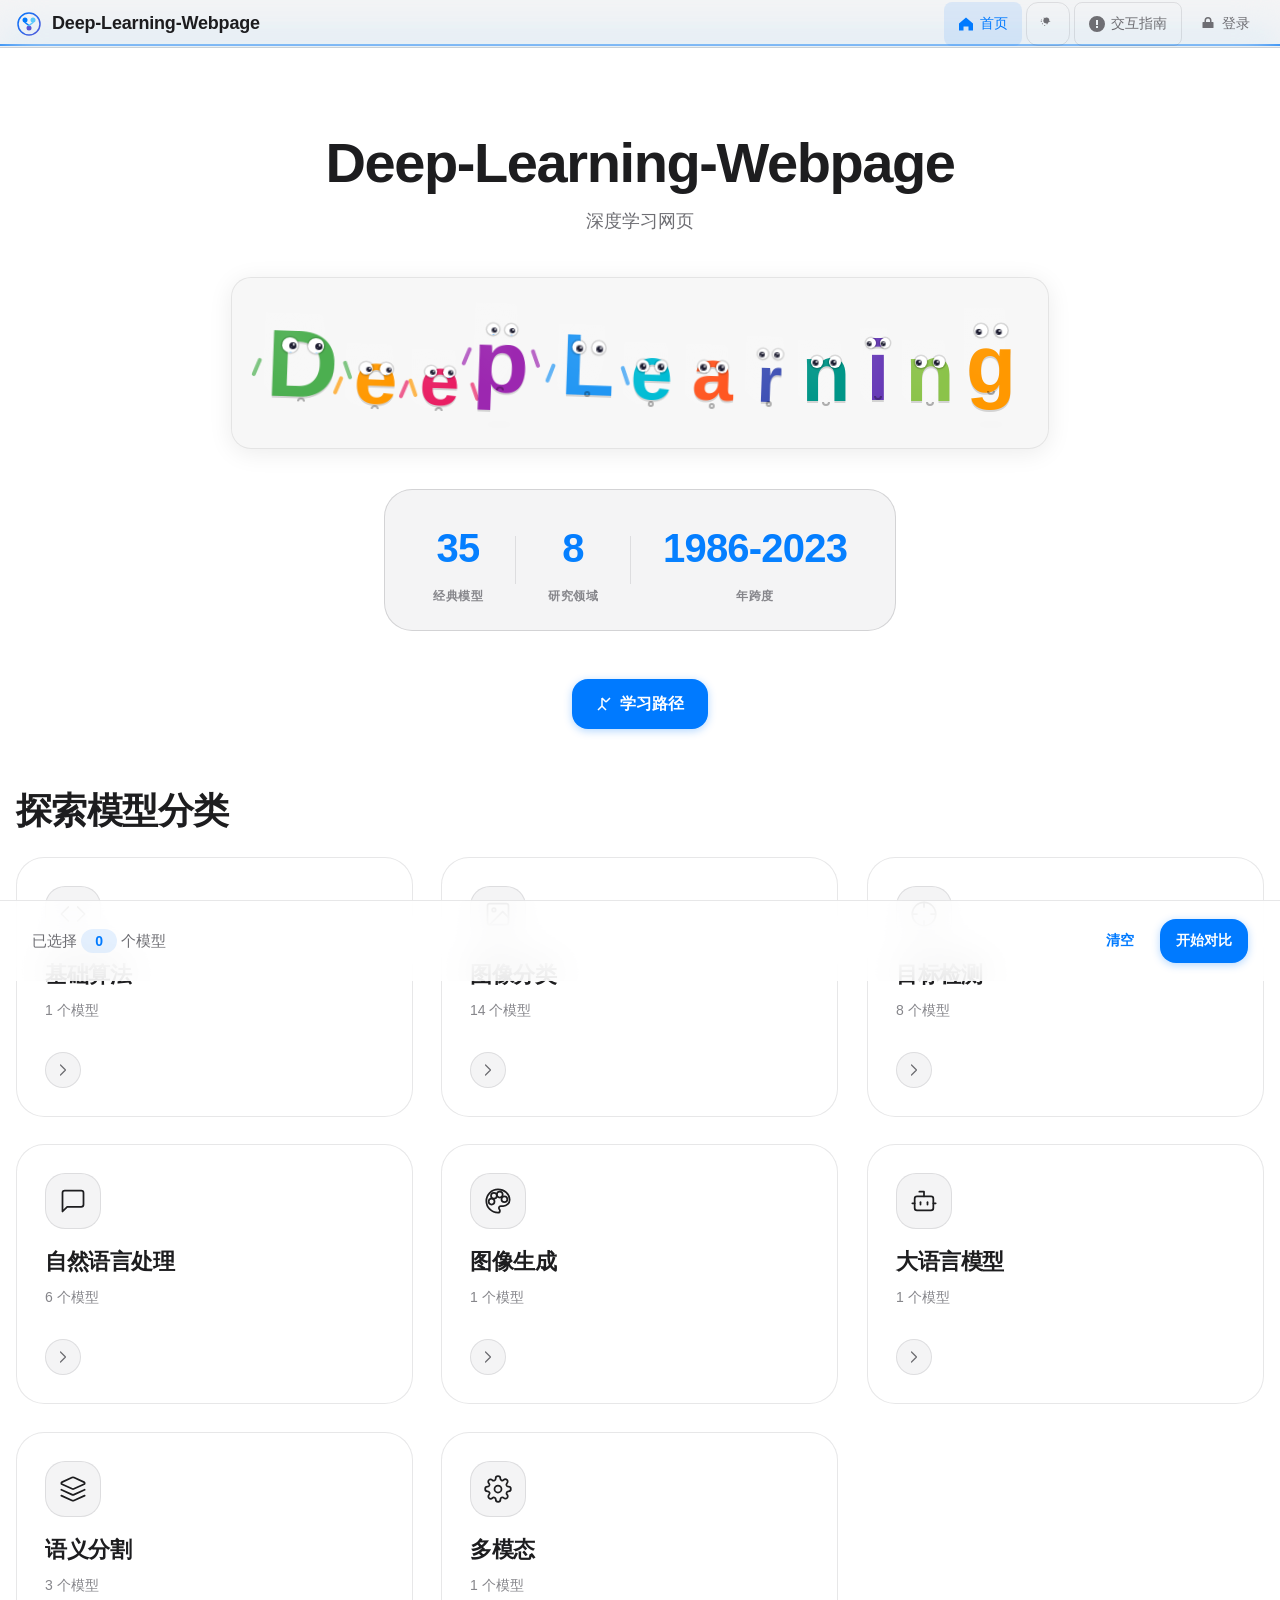
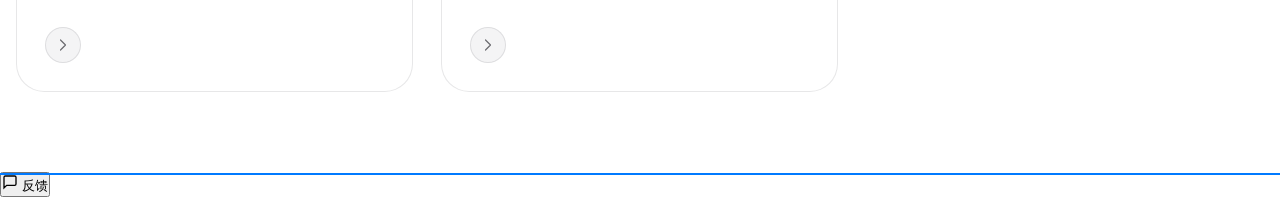
==== test/index.html @ 000817fe "feat: add test directory, dl-viz-pro, and remove blue spotlight effects - Add test/ directory for lo" ====
<!DOCTYPE html>
<html lang="zh-CN">
<head>
  <meta charset="UTF-8">
  <meta name="viewport" content="width=device-width, initial-scale=1.0">
  <meta name="description" content="Deep-Learning-Webpage - An experimental front-end project for deep learning development.">
  <meta name="theme-color" content="#000000">

  <!-- 防止 FOUC：在 CSS 加载前优先应用主题 -->
  <script>
    (function() {
      try {
        var theme = localStorage.getItem('dl_theme');
        if (!theme) {
          theme = window.matchMedia('(prefers-color-scheme: dark)').matches ? 'dark' : 'light';
        }
        document.documentElement.setAttribute('data-theme', theme);
      } catch (e) {
        document.documentElement.setAttribute('data-theme', 'dark');
      }
    })();
  </script>

  <!-- test目录用于本地测试，不启用CSP防护，确保直接双击index.html即可查看效果 -->
  <title>Deep-Learning-Webpage</title>

  <!-- test目录：移除<base>标签，确保本地直接双击打开时路径正确 -->



  <link rel="stylesheet" href="css/style.css">
  <!-- test目录：CSS在css/子目录中 -->
</head>
<body>
  <!-- 骨架屏：首屏加载期间显示 -->
  <div id="app-skeleton" class="app-skeleton" aria-hidden="true">
    <div class="skeleton-header">
      <div class="skeleton-logo"></div>
      <div class="skeleton-nav">
        <div class="skeleton-nav-item"></div>
        <div class="skeleton-nav-item"></div>
        <div class="skeleton-nav-item"></div>
        <div class="skeleton-nav-item"></div>
      </div>
    </div>
    <div class="skeleton-hero">
      <div class="skeleton-hero-title"></div>
      <div class="skeleton-hero-subtitle"></div>
      <div class="skeleton-hero-stats">
        <div class="skeleton-stat"></div>
        <div class="skeleton-stat"></div>
        <div class="skeleton-stat"></div>
        <div class="skeleton-stat"></div>
      </div>
    </div>
    <div class="skeleton-grid">
      <div class="skeleton-card"></div>
      <div class="skeleton-card"></div>
      <div class="skeleton-card"></div>
      <div class="skeleton-card"></div>
      <div class="skeleton-card"></div>
      <div class="skeleton-card"></div>
    </div>
  </div>

  <!-- 跳过导航链接（无障碍支持） -->
  <a href="#app" class="skip-link">跳过导航</a>

  <!-- ==================== 顶部导航栏 ==================== -->
  <header class="header" id="header">
    <div class="header-inner">
      <a href="#home" class="logo" aria-label="返回首页">
        <span class="logo-icon">
          <svg width="26" height="26" viewBox="0 0 26 26" fill="none" xmlns="http://www.w3.org/2000/svg">
            <circle cx="13" cy="13" r="11" stroke="url(#appleLogoGrad)" stroke-width="1.5"/>
            <circle cx="9" cy="9" r="2.5" fill="#007AFF"/>
            <circle cx="17" cy="9" r="2.5" fill="#5AC8FA"/>
            <circle cx="13" cy="17" r="2.5" fill="#5856D6"/>
            <line x1="9" y1="11.5" x2="13" y2="14.5" stroke="#007AFF" stroke-width="1.5" stroke-linecap="round"/>
            <line x1="17" y1="11.5" x2="13" y2="14.5" stroke="#5AC8FA" stroke-width="1.5" stroke-linecap="round"/>
            <defs>
              <linearGradient id="appleLogoGrad" x1="0" y1="0" x2="26" y2="26" gradientUnits="userSpaceOnUse">
                <stop stop-color="#007AFF"/>
                <stop offset="1" stop-color="#5856D6"/>
              </linearGradient>
            </defs>
          </svg>
        </span>
        <span class="logo-text">Deep-Learning-Webpage</span>
      </a>
      <nav class="nav" role="navigation" aria-label="主导航">
        <button class="nav-btn active" data-view="home" data-action="navigate-home">
          <svg width="16" height="16" viewBox="0 0 16 16" fill="currentColor"><path d="M8 1.5L1 7.5v7h4.5v-4h5v4H15v-7L8 1.5z"/></svg>
          <span>首页</span>
        </button>
        <button class="nav-btn" id="navFavBtn" data-view="favorites" data-action="navigate-favorites" style="display:none;">
          <svg width="16" height="16" viewBox="0 0 16 16" fill="currentColor"><path d="M8 13.5s-5.5-3.5-5.5-7C2.5 4 4.5 2.5 6 2.5c.8 0 1.5.3 2 1 0 0 0 0 0 0 .5-.7 1.2-1 2-1C11.5 2.5 13.5 4 13.5 6.5c0 3.5-5.5 7-5.5 7z"/></svg>
          <span>收藏</span>
        </button>
        <button class="nav-btn" id="navAdminBtn" data-view="admin" data-action="navigate-admin" style="display:none;">
          <svg width="16" height="16" viewBox="0 0 16 16" fill="currentColor"><path d="M8 1a2.5 2.5 0 012.5 2.5v1h1a.5.5 0 01.5.5v.5h.5a.5.5 0 01.5.5v6a.5.5 0 01-.5.5H2a.5.5 0 01-.5-.5v-6a.5.5 0 01.5-.5h.5v-.5a.5.5 0 01.5-.5h1V3.5A2.5 2.5 0 018 1zm0 1.5a1 1 0 00-1 1v1h2v-1a1 1 0 00-1-1z"/></svg>
          <span>管理</span>
        </button>
        <button class="theme-toggle-btn" id="themeToggle" data-action="toggle-theme" aria-label="切换主题">
          <svg width="16" height="16" viewBox="0 0 16 16" fill="currentColor"><path d="M8 1a.5.5 0 01.5.5v1a.5.5 0 01-1 0v-1A.5.5 0 018 1zm0 13a.5.5 0 01.5.5v1a.5.5 0 01-1 0v-1a.5.5 0 01.5-.5zM2 8h1a.5.5 0 010 1H2a.5.5 0 010-1zm11 0h1a.5.5 0 010 1h-1a.5.5 0 010-1zM4.22 3.81a.5.5 0 01.707 0l.7.7a.5.5 0 01-.707.707l-.7-.7a.5.5 0 010-.707zm7.07 8.49a.5.5 0 01.707 0l.7.7a.5.5 0 01-.707.707l-.7-.7a.5.5 0 010-.707zM1 7.5a.5.5 0 01.5-.5h1a.5.5 0 010 1h-1a.5.5 0 01-.5-.5zm13.07-1.07a.5.5 0 01.707 0l.7.7a.5.5 0 01-.707.707l-.7-.7a.5.5 0 010-.707zM5.93 10.93a.5.5 0 010-.707l.7-.7a.5.5 0 11.707.707l-.7.7a.5.5 0 01-.707 0zM8 5.5A2.5 2.5 0 1010.5 8 2.5 2.5 0 008 5.5zm0 1A1.5 1.5 0 119.5 8 1.5 1.5 0 018 6.5z"/></svg>
        </button>
        <button class="nav-btn interaction-guide-btn" data-action="show-interaction-guide" aria-label="交互指南" title="字母小人交互指南">
          <svg width="16" height="16" viewBox="0 0 16 16" fill="currentColor"><path d="M8 0a8 8 0 100 16A8 8 0 008 0zm1 12H7v-2h2v2zm0-3H7V4h2v5z"/></svg>
          <span>交互指南</span>
        </button>
        <button class="nav-btn" id="navLoginBtn" data-action="show-login">
          <svg width="16" height="16" viewBox="0 0 16 16" fill="currentColor"><path d="M8 1a3.5 3.5 0 00-3.5 3.5V6H3a.5.5 0 00-.5.5v5a.5.5 0 00.5.5h10a.5.5 0 00.5-.5v-5A.5.5 0 0013 6h-1.5V4.5A3.5 3.5 0 008 1zm2 5H6V4.5a2 2 0 114 0V6z"/></svg>
          <span>登录</span>
        </button>
        <div class="user-nav" id="userNav">
          <button class="user-avatar-btn" data-action="toggle-user-menu" aria-label="用户菜单" aria-expanded="false" aria-haspopup="true">
            <span class="user-avatar" id="userAvatar">U</span>
            <span class="user-name" id="userName">User</span>
            <svg width="12" height="12" viewBox="0 0 12 12" fill="currentColor" style="flex-shrink:0;"><path d="M3 5l3 3 3-3"/></svg>
          </button>
          <div class="user-menu" id="userMenu">
            <button class="user-menu-item" data-action="navigate-favorites-menu">
              <svg width="14" height="14" viewBox="0 0 14 14" fill="currentColor"><path d="M7 12s-4.5-3-4.5-6A3 3 0 017 3a3 3 0 014.5 3C11.5 9 7 12 7 12z"/></svg>
              我的收藏
            </button>
            <div class="user-menu-divider"></div>
            <button class="user-menu-item danger" data-action="logout">
              <svg width="14" height="14" viewBox="0 0 14 14" fill="none" stroke="currentColor" stroke-width="1.5"><path d="M5 1H2a1 1 0 00-1 1v10a1 1 0 001 1h3M9 4l3 3-3 3M12 7H5"/></svg>
              退出登录
            </button>
          </div>
        </div>
      </nav>
    </div>
  </header>

  <!-- ==================== 主内容区域 ==================== -->
  <!-- 屏幕阅读器通知区域：用于播报视图切换 -->
  <div id="announcer" class="sr-only" aria-live="polite" aria-atomic="true"></div>

  <main id="app" class="app" aria-live="polite" aria-atomic="false">

    <!-- ===== 首页视图 ===== -->
    <section id="homeView" class="view active" aria-label="首页">
      <!-- Hero 区域 -->
      <div class="hero">
        <div class="hero-content">
          <h1 class="hero-title" style="text-align:center;font-size:clamp(2rem,5vw,3.5rem);font-weight:700;color:var(--text-primary);margin-bottom:8px;">Deep-Learning-Webpage</h1>
          <p style="text-align:center;font-size:clamp(0.875rem,2vw,1.125rem);color:var(--text-secondary);margin-bottom:40px;">深度学习网页</p>
          <!-- 字母小人舞台 -->
          <div class="letter-stage" id="letterStage">
            <!-- 由 JS 动态生成字母小人 -->
          </div>
          <div class="hero-stats" id="heroStats">
            <div class="hero-stat">
              <span class="hero-stat-value" id="statModels">--</span>
              <span class="hero-stat-label">经典模型</span>
            </div>
            <div class="hero-stat-divider"></div>
            <div class="hero-stat">
              <span class="hero-stat-value" id="statCategories">--</span>
              <span class="hero-stat-label">研究领域</span>
            </div>
            <div class="hero-stat-divider"></div>
            <div class="hero-stat">
              <span class="hero-stat-value" id="statYears">--</span>
              <span class="hero-stat-label">年跨度</span>
            </div>
          </div>
          <div class="hero-actions">
            <button class="btn btn-primary" data-action="navigate-learning-path">
              <svg width="16" height="16" viewBox="0 0 16 16" fill="none" stroke="currentColor" stroke-width="1.5"><path d="M2 14l4-4m0 0l4 4M6 10V2m8 0l-4 4m0 0L6 2"/></svg>
              学习路径
            </button>
          </div>
        </div>
      </div>

      <!-- 分类卡片网格 -->
      <div class="section">
        <h2 class="section-title">探索模型分类</h2>
        <div class="module-grid" id="moduleGrid">
          <!-- 由 JS 动态渲染 -->
        </div>
      </div>
    </section>

    <!-- ===== 分类页视图 ===== -->
    <section id="categoryView" class="view" aria-label="分类浏览">
      <div class="container">
        <!-- 面包屑 -->
        <nav class="breadcrumb" aria-label="面包屑导航">
          <a class="breadcrumb-link" href="#home" data-action="navigate-home">首页</a>
          <span class="breadcrumb-sep" aria-hidden="true">/</span>
          <span class="breadcrumb-current" id="breadcrumbCategory"></span>
        </nav>

        <!-- 搜索与筛选 -->
        <div class="toolbar">
          <div class="search-box">
            <svg class="search-icon" width="18" height="18" viewBox="0 0 18 18" fill="none" stroke="currentColor" stroke-width="2">
              <circle cx="8" cy="8" r="5.5"/>
              <line x1="12.5" y1="12.5" x2="16" y2="16"/>
            </svg>
            <input type="text" id="searchInput" placeholder="搜索模型名称、标签、架构..." aria-label="搜索模型">
          </div>
          <div class="filter-group" id="filterGroup">
            <!-- 由 JS 动态渲染年份筛选按钮 -->
          </div>
          <button class="nav-btn" id="compareModeBtn" data-action="toggle-compare">
            <svg width="14" height="14" viewBox="0 0 14 14" fill="none" stroke="currentColor" stroke-width="2"><rect x="1" y="1" width="5" height="5" rx="1"/><rect x="8" y="8" width="5" height="5" rx="1"/><line x1="6" y1="3.5" x2="8" y2="3.5" stroke-dasharray="1 1"/><line x1="3.5" y1="6" x2="3.5" y2="8" stroke-dasharray="1 1"/></svg>
            <span>对比</span>
          </button>
        </div>

        <!-- 模型卡片网格 -->
        <div class="model-grid" id="modelGrid"></div>

        <!-- 空状态 -->
        <div class="empty-state" id="emptyState" style="display:none;">
          <svg width="48" height="48" viewBox="0 0 48 48" fill="none" stroke="currentColor" stroke-width="1.5" opacity="0.4">
            <circle cx="20" cy="20" r="14"/>
            <line x1="30" y1="30" x2="42" y2="42"/>
            <line x1="14" y1="16" x2="26" y2="16"/>
            <line x1="20" y1="10" x2="20" y2="22"/>
          </svg>
          <p>没有找到匹配的模型</p>
          <p class="empty-hint">尝试调整搜索关键词或筛选条件</p>
          <button data-action="clear-search" style="margin-top:12px;padding:6px 16px;border:1px solid var(--border-color);border-radius:var(--radius-full);background:transparent;color:var(--text-secondary);cursor:pointer;font-size:0.875rem;transition:all 0.2s;">清除筛选</button>
        </div>
      </div>
    </section>

    <!-- ===== 模型详情页视图 ===== -->
    <section id="modelView" class="view" aria-label="模型详情">
      <div class="container">
        <!-- 面包屑 -->
        <nav class="breadcrumb" aria-label="面包屑导航">
          <a class="breadcrumb-link" href="#home" data-action="navigate-home">首页</a>
          <span class="breadcrumb-sep" aria-hidden="true">/</span>
          <a class="breadcrumb-link" id="modelBreadcrumbCat" href="#"></a>
          <span class="breadcrumb-sep" aria-hidden="true">/</span>
          <span class="breadcrumb-current" id="modelBreadcrumbName"></span>
        </nav>

        <!-- 模型详情内容 -->
        <div id="modelPageBody" class="model-page-body">
          <!-- 由 JS 动态渲染 -->
        </div>
      </div>
    </section>

    <!-- ===== 我的收藏视图 ===== -->
    <section id="favoritesView" class="view" aria-label="我的收藏">
      <div class="container">
        <!-- 面包屑 -->
        <nav class="breadcrumb" aria-label="面包屑导航">
          <a class="breadcrumb-link" href="#home" data-action="navigate-home">首页</a>
          <span class="breadcrumb-sep" aria-hidden="true">/</span>
          <span class="breadcrumb-current">我的收藏</span>
        </nav>

        <div class="favorites-header">
          <h2 class="favorites-title">
            <svg width="20" height="20" viewBox="0 0 20 20" fill="currentColor" style="color: var(--danger);"><path d="M10 17.5s-6.5-4-6.5-8.5A4 4 0 0110 5a4 4 0 016.5 4c0 4.5-6.5 8.5-6.5 8.5z"/></svg>
            我的收藏
            <span class="favorites-count" id="favCount">0</span>
          </h2>
        </div>

        <!-- 收藏模型网格 -->
        <div class="model-grid" id="favModelGrid"></div>

        <!-- 空状态 -->
        <div class="fav-empty-state" id="favEmptyState">
          <svg width="48" height="48" viewBox="0 0 48 48" fill="none" stroke="currentColor" stroke-width="1.5">
            <path d="M24 42s-14-9-14-19A9 9 0 0124 14a9 9 0 0114 9c0 10-14 19-14 19z"/>
          </svg>
          <p>还没有收藏任何模型</p>
          <p class="fav-empty-hint">浏览模型时点击心形图标即可收藏</p>
        </div>
      </div>
    </section>

    <!-- ===== 模型对比视图 ===== -->
    <section id="compareView" class="view" aria-label="模型对比">
      <div class="container">
        <!-- 面包屑 -->
        <nav class="breadcrumb" aria-label="面包屑导航">
          <a class="breadcrumb-link" href="#home" data-action="navigate-home">首页</a>
          <span class="breadcrumb-sep" aria-hidden="true">/</span>
          <span class="breadcrumb-current">模型对比</span>
        </nav>
        <div id="compareViewBody"></div>
      </div>
    </section>

    <!-- ===== 学习路径视图 ===== -->
    <section id="learningPathView" class="view" aria-label="学习路径">
      <div class="container">
        <!-- 面包屑 -->
        <nav class="breadcrumb" aria-label="面包屑导航">
          <a class="breadcrumb-link" href="#home" data-action="navigate-home">首页</a>
          <span class="breadcrumb-sep" aria-hidden="true">/</span>
          <span class="breadcrumb-current">学习路径</span>
        </nav>
        <div id="learningPathViewBody"></div>
      </div>
    </section>

    <!-- ===== 管理后台视图 ===== -->
    <section id="adminView" class="view" aria-label="管理后台">
      <div class="container">
        <div class="admin-header">
          <h2 class="admin-title">
            <svg width="20" height="20" viewBox="0 0 20 20" fill="currentColor"><path d="M10 1a2.5 2.5 0 012.5 2.5v1.25h3.75a1.25 1.25 0 011.25 1.25v1.25H2.5V6a1.25 1.25 0 011.25-1.25H7.5V3.5A2.5 2.5 0 0110 1zm0 2.5a.625.625 0 00-.625.625v1.25h1.25V4.125A.625.625 0 0010 3.5zM3.75 8.75h12.5V17.5a1.25 1.25 0 01-1.25 1.25H5a1.25 1.25 0 01-1.25-1.25V8.75z"/></svg>
            模型管理
          </h2>
          <div class="admin-actions">
            <button class="btn btn-primary" data-action="show-add-form">
              <svg width="14" height="14" viewBox="0 0 14 14" fill="currentColor"><line x1="7" y1="1" x2="7" y2="13" stroke="currentColor" stroke-width="2"/><line x1="1" y1="7" x2="13" y2="7" stroke="currentColor" stroke-width="2"/></svg>
              添加模型
            </button>
            <button class="btn btn-secondary" data-action="export-data">
              <svg width="14" height="14" viewBox="0 0 14 14" fill="none" stroke="currentColor" stroke-width="1.5"><path d="M7 1v8M3 5l4 4 4-4M1 12h12"/></svg>
              导出 JSON
            </button>
            <button class="btn btn-secondary" data-action="show-import-dialog">
              <svg width="14" height="14" viewBox="0 0 14 14" fill="none" stroke="currentColor" stroke-width="1.5"><path d="M7 9V1M3 5l4-4 4 4M1 12h12"/></svg>
              导入 JSON
            </button>
            <button class="btn btn-danger" data-action="logout-admin">
              <svg width="14" height="14" viewBox="0 0 14 14" fill="none" stroke="currentColor" stroke-width="1.5"><path d="M5 1H2a1 1 0 00-1 1v10a1 1 0 001 1h3M9 4l3 3-3 3M12 7H5"/></svg>
              退出管理
            </button>
          </div>
        </div>
        <div id="adminTable" class="admin-table-wrapper"></div>
      </div>
    </section>

  </main>

  <!-- ==================== 模态框 ==================== -->

  <!-- 模型详情模态框 -->
  <div class="modal-overlay" id="detailModal" role="dialog" aria-modal="true" aria-label="模型详情">
    <div class="modal-content detail-content">
      <button class="modal-close" data-action="close-modal" data-modal="detailModal" aria-label="关闭">
        <svg width="20" height="20" viewBox="0 0 20 20" fill="none" stroke="currentColor" stroke-width="2"><line x1="4" y1="4" x2="16" y2="16"/><line x1="16" y1="4" x2="4" y2="16"/></svg>
      </button>
      <div id="detailBody"></div>
    </div>
  </div>

  <!-- 登录/注册模态框 -->
  <div class="modal-overlay" id="loginModal" role="dialog" aria-modal="true" aria-label="登录注册">
    <div class="modal-content login-content">
      <button class="modal-close" data-action="close-modal" data-modal="loginModal" aria-label="关闭">
        <svg width="20" height="20" viewBox="0 0 20 20" fill="none" stroke="currentColor" stroke-width="2"><line x1="4" y1="4" x2="16" y2="16"/><line x1="16" y1="4" x2="4" y2="16"/></svg>
      </button>
      <div class="login-icon">
        <svg width="40" height="40" viewBox="0 0 40 40" fill="none" stroke="currentColor" stroke-width="1.5">
          <rect x="8" y="16" width="24" height="18" rx="2"/>
          <circle cx="20" cy="12" r="6"/>
        </svg>
      </div>
      <h2 class="login-title">欢迎来到 Deep-Learning-Webpage</h2>
      <p class="login-hint">登录以解锁收藏、对比等更多功能</p>

      <!-- 标签切换 -->
      <div class="auth-tabs" role="tablist">
        <button class="auth-tab active" id="authTabLogin" role="tab" aria-selected="true" aria-controls="loginPanel" data-action="switch-auth-tab" data-tab="login">登录</button>
        <button class="auth-tab" id="authTabRegister" role="tab" aria-selected="false" aria-controls="registerPanel" data-action="switch-auth-tab" data-tab="register">注册</button>
        <div class="auth-tab-indicator" id="authTabIndicator"></div>
      </div>

      <!-- 登录表单 -->
      <div id="loginPanel" role="tabpanel" aria-labelledby="authTabLogin">
        <form class="auth-form" id="loginForm" onsubmit="handleLogin(event)">
          <div class="form-group">
            <label for="loginUsername">用户名</label>
            <input type="text" id="loginUsername" placeholder="输入用户名" required autocomplete="username">
          </div>
          <div class="form-group">
            <label for="loginPassword">密码</label>
            <input type="password" id="loginPassword" placeholder="输入密码" required autocomplete="current-password">
          </div>
          <p id="loginFormError" class="auth-form-error" role="alert" aria-live="assertive"></p>
          <button type="submit" class="btn btn-primary btn-block">登录</button>
        </form>
      </div>

      <!-- 注册表单 -->
      <div id="registerPanel" role="tabpanel" aria-labelledby="authTabRegister" style="display:none;">
        <form class="auth-form" id="registerForm" onsubmit="handleRegister(event)">
          <div class="form-group">
            <label for="regUsername">用户名</label>
            <input type="text" id="regUsername" placeholder="3-20个字符" required autocomplete="username" minlength="3" maxlength="20">
          </div>
          <div class="form-group">
            <label for="regEmail">邮箱</label>
            <input type="email" id="regEmail" placeholder="your@email.com" required autocomplete="email">
          </div>
          <div class="form-group">
            <label for="regPassword">密码</label>
            <input type="password" id="regPassword" placeholder="至少6个字符" required autocomplete="new-password" minlength="6" oninput="checkPasswordStrength(this.value)">
            <div class="password-strength-wrapper">
              <div class="password-strength-bar">
                <div class="password-strength" id="passwordStrength"></div>
              </div>
            </div>
          </div>
          <div class="form-group">
            <label for="regConfirmPassword">确认密码</label>
            <input type="password" id="regConfirmPassword" placeholder="再次输入密码" required autocomplete="new-password">
          </div>
          <p id="registerFormError" class="auth-form-error" role="alert" aria-live="assertive"></p>
          <button type="submit" class="btn btn-primary btn-block">注册</button>
        </form>
      </div>
    </div>
  </div>

  <!-- 编辑/添加模态框 -->
  <div class="modal-overlay" id="editModal" role="dialog" aria-modal="true" aria-label="编辑模型">
    <div class="modal-content edit-content">
      <button class="modal-close" data-action="close-modal" data-modal="editModal" aria-label="关闭">
        <svg width="20" height="20" viewBox="0 0 20 20" fill="none" stroke="currentColor" stroke-width="2"><line x1="4" y1="4" x2="16" y2="16"/><line x1="16" y1="4" x2="4" y2="16"/></svg>
      </button>
      <h2 class="edit-title" id="editTitle">编辑模型</h2>
      <form id="editForm" onsubmit="saveModel(event)">
        <input type="hidden" id="editId">
        <div class="form-grid">
          <div class="form-group">
            <label for="editName">模型名称 *</label>
            <input type="text" id="editName" required placeholder="如 ResNet">
          </div>
          <div class="form-group">
            <label for="editFullName">全称</label>
            <input type="text" id="editFullName" placeholder="论文全称">
          </div>
          <div class="form-group">
            <label for="editYear">发布年份 *</label>
            <input type="number" id="editYear" required placeholder="如 2015">
          </div>
          <div class="form-group">
            <label for="editAuthor">作者</label>
            <input type="text" id="editAuthor" placeholder="作者姓名">
          </div>
          <div class="form-group">
            <label for="editOrganization">机构</label>
            <input type="text" id="editOrganization" placeholder="所属机构">
          </div>
          <div class="form-group">
            <label for="editCategory">类别 *</label>
            <input type="text" id="editCategory" required placeholder="如 图像分类">
          </div>
          <div class="form-group">
            <label for="editArchitecture">架构类型</label>
            <input type="text" id="editArchitecture" placeholder="如 CNN">
          </div>
          <div class="form-group">
            <label for="editParameters">参数量</label>
            <input type="text" id="editParameters" placeholder="如 25.6M">
          </div>
          <div class="form-group full-width">
            <label for="editDescription">简介 *</label>
            <textarea id="editDescription" rows="3" required placeholder="模型简介描述..."></textarea>
          </div>
          <div class="form-group full-width">
            <label for="editKeyInnovation">核心创新</label>
            <textarea id="editKeyInnovation" rows="2" placeholder="关键创新点..."></textarea>
          </div>
          <div class="form-group">
            <label for="editDatasets">训练数据集</label>
            <input type="text" id="editDatasets" placeholder="如 ImageNet">
          </div>
          <div class="form-group">
            <label for="editPerformance">性能指标</label>
            <input type="text" id="editPerformance" placeholder="如 Top-5 3.57%">
          </div>
          <div class="form-group">
            <label for="editPaperUrl">论文链接</label>
            <input type="url" id="editPaperUrl" placeholder="https://arxiv.org/...">
          </div>
          <div class="form-group">
            <label for="editCodeUrl">代码链接</label>
            <input type="url" id="editCodeUrl" placeholder="https://github.com/...">
          </div>
          <div class="form-group full-width">
            <label for="editTags">标签（逗号分隔）</label>
            <input type="text" id="editTags" placeholder="如 CNN, 残差连接, ImageNet">
          </div>
        </div>
        <div class="form-actions">
          <button type="button" class="btn btn-ghost" data-action="close-modal" data-modal="editModal">取消</button>
          <button type="submit" class="btn btn-primary">保存</button>
        </div>
      </form>
    </div>
  </div>

  <!-- 导入模态框 -->
  <div class="modal-overlay" id="importModal" role="dialog" aria-modal="true" aria-label="导入数据">
    <div class="modal-content import-content">
      <button class="modal-close" data-action="close-modal" data-modal="importModal" aria-label="关闭">
        <svg width="20" height="20" viewBox="0 0 20 20" fill="none" stroke="currentColor" stroke-width="2"><line x1="4" y1="4" x2="16" y2="16"/><line x1="16" y1="4" x2="4" y2="16"/></svg>
      </button>
      <h2 class="import-title">导入 JSON 数据</h2>
      <p class="import-hint">粘贴 models.json 的内容，将替换当前所有数据</p>
      <textarea id="importData" rows="12" placeholder='粘贴 JSON 数组...'></textarea>
      <p id="importError" class="error-msg" style="display:none;" role="alert" aria-live="assertive"></p>
      <div class="form-actions">
        <button class="btn btn-ghost" data-action="close-modal" data-modal="importModal">取消</button>
        <button class="btn btn-primary" data-action="import-data">导入</button>
      </div>
    </div>
  </div>

  <!-- ==================== 交互指南弹窗 ==================== -->
  <div class="modal-overlay" id="interactionGuideModal" role="dialog" aria-modal="true" aria-label="字母小人交互指南">
    <div class="modal-content interaction-guide-content">
      <button class="modal-close" data-action="close-modal" data-modal="interactionGuideModal" aria-label="关闭">
        <svg width="20" height="20" viewBox="0 0 20 20" fill="none" stroke="currentColor" stroke-width="2"><line x1="4" y1="4" x2="16" y2="16"/><line x1="16" y1="4" x2="4" y2="16"/></svg>
      </button>
      <h2 class="guide-title"><span aria-hidden="true">🎮</span> 字母小人交互指南</h2>
      <p class="guide-subtitle">探索 "Deep Learning" 字母们的有趣互动！</p>
      
      <!-- V7创新：SVG图标系统 -->
      <svg style="display: none;">
        <defs>
          <symbol id="icon-hover" viewBox="0 0 24 24"><path fill="currentColor" d="M12 2C6.48 2 2 6.48 2 12s4.48 10 10 10 10-4.48 10-10S17.52 2 12 2zm0 18c-4.41 0-8-3.59-8-8s3.59-8 8-8 8 3.59 8 8-3.59 8-8 8zm-1-13h2v6h-2zm0 8h2v2h-2z"/></symbol>
          <symbol id="icon-click" viewBox="0 0 24 24"><path fill="currentColor" d="M9 11.24V7.5C9 6.12 10.12 5 11.5 5S14 6.12 14 7.5v3.74c1.21-.81 2-2.18 2-3.74C16 5.01 13.99 3 11.5 3S7 5.01 7 7.5c0 1.56.79 2.93 2 3.74zm9.84 4.63l-4.54-2.26c-.17-.07-.35-.11-.54-.11H13v-6c0-.83-.67-1.5-1.5-1.5S10 6.67 10 7.5v10.74l-3.43-.72c-.08-.01-.15-.03-.24-.03-.31 0-.59.13-.79.33l-.79.8 4.94 4.94c.27.27.65.44 1.06.44h6.79c.75 0 1.33-.55 1.44-1.28l.75-5.27c.01-.07.02-.14.02-.2 0-.62-.38-1.16-.91-1.38z"/></symbol>
          <symbol id="icon-near" viewBox="0 0 24 24"><path fill="currentColor" d="M3 17h18v2H3zm0-7h18v5H3zm0-4h18v2H3z"/></symbol>
          <symbol id="icon-scared" viewBox="0 0 24 24"><path fill="currentColor" d="M11.99 2C6.47 2 2 6.48 2 12s4.47 10 9.99 10C17.52 22 22 17.52 22 12S17.52 2 11.99 2zM12 20c-4.42 0-8-3.58-8-8s3.58-8 8-8 8 3.58 8 8-3.58 8-8 8zm3.5-9c.83 0 1.5-.67 1.5-1.5S16.33 8 15.5 8 14 8.67 14 9.5s.67 1.5 1.5 1.5zm-7 0c.83 0 1.5-.67 1.5-1.5S9.33 8 8.5 8 7 8.67 7 9.5 7.67 11 8.5 11zm3.5 6.5c2.33 0 4.31-1.46 5.11-3.5H6.89c.8 2.04 2.78 3.5 5.11 3.5z"/></symbol>
          <symbol id="icon-press" viewBox="0 0 24 24"><path fill="currentColor" d="M9 11.24V7.5C9 6.12 10.12 5 11.5 5S14 6.12 14 7.5v3.74c1.21-.81 2-2.18 2-3.74C16 5.01 13.99 3 11.5 3S7 5.01 7 7.5c0 1.56.79 2.93 2 3.74zM16 12h-1v-1h-6v1H8c-1.1 0-2 .9-2 2v4c0 1.1.9 2 2 2h8c1.1 0 2-.9 2-2v-4c0-1.1-.9-2-2-2z"/></symbol>
          <symbol id="icon-sleep" viewBox="0 0 24 24"><path fill="currentColor" d="M9 21h9c.83 0 1.54-.5 1.84-1.22l3.02-7.05c.09-.23.14-.47.14-.73v-2c0-1.1-.9-2-2-2h-6.31l.95-4.57.03-.32c0-.41-.17-.79-.44-1.06L14.17 1 7.58 7.59C7.22 7.95 7 8.45 7 9v10c0 1.1.9 2 2 2zM9 9l4.34-4.34L12 10h9v2l-3 7H9V9zM1 9h4v12H1z"/></symbol>
          <symbol id="icon-yawn" viewBox="0 0 24 24"><path fill="currentColor" d="M12 2C6.48 2 2 6.48 2 12s4.48 10 10 10 10-4.48 10-10S17.52 2 12 2zm0 18c-4.41 0-8-3.59-8-8s3.59-8 8-8 8 3.59 8 8-3.59 8-8 8zm-5-9c1.38 0 2.5-1.12 2.5-2.5S8.38 6 7 6 4.5 7.12 4.5 8.5 5.62 11 7 11zm10 0c1.38 0 2.5-1.12 2.5-2.5S18.38 6 17 6s-2.5 1.12-2.5 2.5S15.62 11 17 11zm-5 3c-2.33 0-4.31 1.46-5.11 3.5h10.22c-.8-2.04-2.78-3.5-5.11-3.5z"/></symbol>
          <symbol id="icon-stretch" viewBox="0 0 24 24"><path fill="currentColor" d="M12 4c4.41 0 8 3.59 8 8s-3.59 8-8 8-8-3.59-8-8 3.59-8 8-8m0-2C6.48 2 2 6.48 2 12s4.48 10 10 10 10-4.48 10-10S17.52 2 12 2zm0 13c-1.66 0-3-1.34-3-3s1.34-3 3-3 3 1.34 3 3-1.34 3-3 3z"/></symbol>
          <symbol id="icon-zoneout" viewBox="0 0 24 24"><path fill="currentColor" d="M12 2C6.48 2 2 6.48 2 12s4.48 10 10 10 10-4.48 10-10S17.52 2 12 2zm0 18c-4.41 0-8-3.59-8-8s3.59-8 8-8 8 3.59 8 8-3.59 8-8 8zm-5-9c1.38 0 2.5-1.12 2.5-2.5S8.38 6 7 6 4.5 7.12 4.5 8.5 5.62 11 7 11zm10 0c1.38 0 2.5-1.12 2.5-2.5S18.38 6 17 6s-2.5 1.12-2.5 2.5S15.62 11 17 11zm-5 3c-2.33 0-4.31 1.46-5.11 3.5h10.22c-.8-2.04-2.78-3.5-5.11-3.5z"/></symbol>
          <symbol id="icon-peek" viewBox="0 0 24 24"><path fill="currentColor" d="M12 4.5C7 4.5 2.73 7.61 1 12c1.73 4.39 6 7.5 11 7.5s9.27-3.11 11-7.5c-1.73-4.39-6-7.5-11-7.5zM12 17c-2.76 0-5-2.24-5-5s2.24-5 5-5 5 2.24 5 5-2.24 5-5 5zm0-8c-1.66 0-3 1.34-3 3s1.34 3 3 3 3-1.34 3-3-1.34-3-3-3z"/></symbol>
          <symbol id="icon-rubeyes" viewBox="0 0 24 24"><path fill="currentColor" d="M12 4.5C7 4.5 2.73 7.61 1 12c1.73 4.39 6 7.5 11 7.5s9.27-3.11 11-7.5c-1.73-4.39-6-7.5-11-7.5zM12 17c-2.76 0-5-2.24-5-5s2.24-5 5-5 5 2.24 5 5-2.24 5-5 5zm0-8c-1.66 0-3 1.34-3 3s1.34 3 3 3 3-1.34 3-3-1.34-3-3-3z"/></symbol>
          <symbol id="icon-whisper" viewBox="0 0 24 24"><path fill="currentColor" d="M20 2H4c-1.1 0-2 .9-2 2v18l4-4h14c1.1 0 2-.9 2-2V4c0-1.1-.9-2-2-2z"/></symbol>
          <symbol id="icon-eyecontact" viewBox="0 0 24 24"><path fill="currentColor" d="M12 4.5C7 4.5 2.73 7.61 1 12c1.73 4.39 6 7.5 11 7.5s9.27-3.11 11-7.5c-1.73-4.39-6-7.5-11-7.5zM12 17c-2.76 0-5-2.24-5-5s2.24-5 5-5 5 2.24 5 5-2.24 5-5 5zm0-8c-1.66 0-3 1.34-3 3s1.34 3 3 3 3-1.34 3-3-1.34-3-3-3z"/></symbol>
          <symbol id="icon-snake" viewBox="0 0 24 24"><path fill="currentColor" d="M12 2C6.48 2 2 6.48 2 12s4.48 10 10 10 10-4.48 10-10S17.52 2 12 2zm0 18c-4.41 0-8-3.59-8-8s3.59-8 8-8 8 3.59 8 8-3.59 8-8 8zm-1-13h2v6h-2zm0 8h2v2h-2z"/></symbol>
          <symbol id="icon-celebrate" viewBox="0 0 24 24"><path fill="currentColor" d="M12 2C6.48 2 2 6.48 2 12s4.48 10 10 10 10-4.48 10-10S17.52 2 12 2zm0 18c-4.41 0-8-3.59-8-8s3.59-8 8-8 8 3.59 8 8-3.59 8-8 8zm-2-5.5l2.5-4.5 2.5 4.5H10zm5 0l2.5-4.5 2.5 4.5H15z"/></symbol>
        </defs>
      </svg>

      <div class="guide-section">
        <div class="guide-section-header">
          <h3>鼠标交互</h3>
          <label class="ios-toggle" title="总开关：鼠标交互">
            <input type="checkbox" class="ios-toggle-input" data-setting="mouseInteractions" checked role="switch" aria-checked="true" aria-label="鼠标交互总开关" tabindex="0">
            <span class="ios-toggle-slider"></span>
          </label>
        </div>
        <div class="guide-grid">
          <div class="guide-item">
            <svg class="guide-icon"><use href="#icon-hover"/></svg>
            <div class="guide-text">
              <strong>悬停</strong>
              <p>字母开心弹跳，眼睛眯成月牙</p>
            </div>
            <label class="ios-toggle ios-toggle-sm" title="悬停">
              <input type="checkbox" class="ios-toggle-input" data-setting="hover" checked role="switch" aria-checked="true" aria-label="悬停交互开关" tabindex="0">
              <span class="ios-toggle-slider"></span>
            </label>
          </div>
          <div class="guide-item">
            <svg class="guide-icon"><use href="#icon-click"/></svg>
            <div class="guide-text">
              <strong>点击</strong>
              <p>其他字母转头看向被点击者</p>
            </div>
            <label class="ios-toggle ios-toggle-sm" title="点击注视">
              <input type="checkbox" class="ios-toggle-input" data-setting="clickGaze" checked role="switch" aria-checked="true" aria-label="点击注视开关" tabindex="0">
              <span class="ios-toggle-slider"></span>
            </label>
          </div>
          <div class="guide-item">
            <svg class="guide-icon"><use href="#icon-near"/></svg>
            <div class="guide-text">
              <strong>靠近</strong>
              <p>字母好奇踮脚，身体微微前倾</p>
            </div>
            <label class="ios-toggle ios-toggle-sm" title="靠近反应">
              <input type="checkbox" class="ios-toggle-input" data-setting="bodyReaction" checked role="switch" aria-checked="true" aria-label="靠近反应开关" tabindex="0">
              <span class="ios-toggle-slider"></span>
            </label>
          </div>
          <div class="guide-item">
            <svg class="guide-icon"><use href="#icon-scared"/></svg>
            <div class="guide-text">
              <strong>非常近</strong>
              <p>字母被吓到，向后弹跳</p>
            </div>
            <label class="ios-toggle ios-toggle-sm" title="吓退弹跳">
              <input type="checkbox" class="ios-toggle-input" data-setting="scaredBounce" checked role="switch" aria-checked="true" aria-label="吓退弹跳开关" tabindex="0">
              <span class="ios-toggle-slider"></span>
            </label>
          </div>
          <div class="guide-item">
            <svg class="guide-icon"><use href="#icon-press"/></svg>
            <div class="guide-text">
              <strong>按住</strong>
              <p>字母被压扁，松开弹回</p>
            </div>
            <label class="ios-toggle ios-toggle-sm" title="按住压扁">
              <input type="checkbox" class="ios-toggle-input" data-setting="squashStretch" checked role="switch" aria-checked="true" aria-label="按住压扁开关" tabindex="0">
              <span class="ios-toggle-slider"></span>
            </label>
          </div>
        </div>
      </div>
      
      <div class="guide-section">
        <div class="guide-section-header">
          <h3><span aria-hidden="true">😴</span> 偷懒动作（无交互时随机触发）</h3>
          <label class="ios-toggle" title="总开关：偷懒动作">
            <input type="checkbox" class="ios-toggle-input" data-setting="lazyActions" checked role="switch" aria-checked="true" aria-label="偷懒动作总开关" tabindex="0">
            <span class="ios-toggle-slider"></span>
          </label>
        </div>
        <div class="guide-grid">
          <div class="guide-item">
            <svg class="guide-icon"><use href="#icon-sleep"/></svg>
            <div class="guide-text">
              <strong>打瞌睡</strong>
              <p>眼睛半闭，头一点一点</p>
            </div>
            <label class="ios-toggle ios-toggle-sm" title="打瞌睡">
              <input type="checkbox" class="ios-toggle-input" data-setting="lazyNodOff" checked role="switch" aria-checked="true" aria-label="打瞌睡开关" tabindex="0">
              <span class="ios-toggle-slider"></span>
            </label>
          </div>
          <div class="guide-item">
            <svg class="guide-icon"><use href="#icon-yawn"/></svg>
            <div class="guide-text">
              <strong>打哈欠</strong>
              <p>嘴巴张大，眼角泛泪</p>
            </div>
            <label class="ios-toggle ios-toggle-sm" title="打哈欠">
              <input type="checkbox" class="ios-toggle-input" data-setting="lazyYawn" checked role="switch" aria-checked="true" aria-label="打哈欠开关" tabindex="0">
              <span class="ios-toggle-slider"></span>
            </label>
          </div>
          <div class="guide-item">
            <svg class="guide-icon"><use href="#icon-stretch"/></svg>
            <div class="guide-text">
              <strong>伸懒腰</strong>
              <p>身体拉长，手臂上举</p>
            </div>
            <label class="ios-toggle ios-toggle-sm" title="伸懒腰">
              <input type="checkbox" class="ios-toggle-input" data-setting="lazyStretch" checked role="switch" aria-checked="true" aria-label="伸懒腰开关" tabindex="0">
              <span class="ios-toggle-slider"></span>
            </label>
          </div>
          <div class="guide-item">
            <svg class="guide-icon"><use href="#icon-zoneout"/></svg>
            <div class="guide-text">
              <strong>走神发呆</strong>
              <p>眼睛茫然，嘴巴微张</p>
            </div>
            <label class="ios-toggle ios-toggle-sm" title="走神发呆">
              <input type="checkbox" class="ios-toggle-input" data-setting="lazyZoneOut" checked role="switch" aria-checked="true" aria-label="走神发呆开关" tabindex="0">
              <span class="ios-toggle-slider"></span>
            </label>
          </div>
          <div class="guide-item">
            <svg class="guide-icon"><use href="#icon-peek"/></svg>
            <div class="guide-text">
              <strong>偷看别处</strong>
              <p>眼神悄悄瞟向别处</p>
            </div>
            <label class="ios-toggle ios-toggle-sm" title="偷看别处">
              <input type="checkbox" class="ios-toggle-input" data-setting="lazyPeek" checked role="switch" aria-checked="true" aria-label="偷看别处开关" tabindex="0">
              <span class="ios-toggle-slider"></span>
            </label>
          </div>
          <div class="guide-item">
            <svg class="guide-icon"><use href="#icon-rubeyes"/></svg>
            <div class="guide-text">
              <strong>揉眼睛</strong>
              <p>苏醒后揉眼放松</p>
            </div>
            <label class="ios-toggle ios-toggle-sm" title="揉眼睛">
              <input type="checkbox" class="ios-toggle-input" data-setting="lazyRubEyes" checked role="switch" aria-checked="true" aria-label="揉眼睛开关" tabindex="0">
              <span class="ios-toggle-slider"></span>
            </label>
          </div>
        </div>
      </div>
      
      <div class="guide-section">
        <div class="guide-section-header">
          <h3><span aria-hidden="true">👥</span> 社交互动（自动触发）</h3>
          <label class="ios-toggle" title="总开关：社交互动">
            <input type="checkbox" class="ios-toggle-input" data-setting="socialInteractions" checked role="switch" aria-checked="true" aria-label="社交互动总开关" tabindex="0">
            <span class="ios-toggle-slider"></span>
          </label>
        </div>
        <div class="guide-grid">
          <div class="guide-item">
            <svg class="guide-icon"><use href="#icon-whisper"/></svg>
            <div class="guide-text">
              <strong>窃窃私语</strong>
              <p>相邻字母凑近聊天</p>
            </div>
            <label class="ios-toggle ios-toggle-sm" title="窃窃私语">
              <input type="checkbox" class="ios-toggle-input" data-setting="socialWhisper" checked role="switch" aria-checked="true" aria-label="窃窃私语开关" tabindex="0">
              <span class="ios-toggle-slider"></span>
            </label>
          </div>
          <div class="guide-item">
            <svg class="guide-icon"><use href="#icon-eyecontact"/></svg>
            <div class="guide-text">
              <strong>传递眼神</strong>
              <p>A看B，B回看A</p>
            </div>
            <label class="ios-toggle ios-toggle-sm" title="传递眼神">
              <input type="checkbox" class="ios-toggle-input" data-setting="socialEyeContact" checked role="switch" aria-checked="true" aria-label="传递眼神开关" tabindex="0">
              <span class="ios-toggle-slider"></span>
            </label>
          </div>
          <div class="guide-item">
            <svg class="guide-icon"><use href="#icon-snake"/></svg>
            <div class="guide-text">
              <strong>排队跟随</strong>
              <p>快速移动鼠标，字母像贪吃蛇跟随</p>
            </div>
            <label class="ios-toggle ios-toggle-sm" title="排队跟随">
              <input type="checkbox" class="ios-toggle-input" data-setting="snakeFollow" checked role="switch" aria-checked="true" aria-label="排队跟随开关" tabindex="0">
              <span class="ios-toggle-slider"></span>
            </label>
          </div>
          <div class="guide-item">
            <svg class="guide-icon"><use href="#icon-celebrate"/></svg>
            <div class="guide-text">
              <strong>庆祝跳跃</strong>
              <p>所有字母一起蹦跳</p>
            </div>
            <label class="ios-toggle ios-toggle-sm" title="庆祝跳跃">
              <input type="checkbox" class="ios-toggle-input" data-setting="socialCelebrate" checked role="switch" aria-checked="true" aria-label="庆祝跳跃开关" tabindex="0">
              <span class="ios-toggle-slider"></span>
            </label>
          </div>
        </div>
      </div>
      
      <div class="guide-section">
        <h3><span aria-hidden="true">✨</span> 每个字母的独特性格</h3>
        <div class="guide-personalities">
          <span class="personality-tag" style="--color:#58CC02">D 领袖</span>
          <span class="personality-tag" style="--color:#FF9600">e 圆滚</span>
          <span class="personality-tag" style="--color:#FF4B4B">e2 可爱</span>
          <span class="personality-tag" style="--color:#CE82FF">p 芭蕾</span>
          <span class="personality-tag" style="--color:#1CB0F6">L 稳重</span>
          <span class="personality-tag" style="--color:#00CD7B">e3 活泼</span>
          <span class="personality-tag" style="--color:#FFC800">a 开心</span>
          <span class="personality-tag" style="--color:#FF4B4B">r 抖动</span>
          <span class="personality-tag" style="--color:#7C4DFF">n 酷</span>
          <span class="personality-tag" style="--color:#00BFA5">i 优雅</span>
          <span class="personality-tag" style="--color:#A56E3E">n2 沉稳</span>
          <span class="personality-tag" style="--color:#CE82FF">g 神秘</span>
        </div>
      </div>
      
      <!-- Spotlight 方案选择 -->
      <div class="guide-section">
        <div class="guide-section-header">
          <h3><span aria-hidden="true">🎯</span> Hero 光影效果</h3>
        </div>
        <p class="guide-subtitle" style="margin-bottom:12px;">选择鼠标在 Hero 区域时的光影效果（单选）</p>
        <div class="spotlight-options">
          <label class="spotlight-option">
            <input type="radio" name="spotlightScheme" value="A" checked onchange="setSpotlightScheme('A')">
            <span class="spotlight-option-card">
              <strong>方案 A</strong>
              <span>Apple 纯净追光</span>
              <small>柔和蓝紫渐变跟随鼠标</small>
            </span>
          </label>
          <label class="spotlight-option">
            <input type="radio" name="spotlightScheme" value="B" onchange="setSpotlightScheme('B')">
            <span class="spotlight-option-card">
              <strong>方案 B</strong>
              <span>Vercel 极简光晕</span>
              <small>极淡光晕，几乎不可见</small>
            </span>
          </label>
          <label class="spotlight-option">
            <input type="radio" name="spotlightScheme" value="C" onchange="setSpotlightScheme('C')">
            <span class="spotlight-option-card">
              <strong>方案 C</strong>
              <span>Linear 边框流光</span>
              <small>卡片边缘旋转渐变边框</small>
            </span>
          </label>
          <label class="spotlight-option">
            <input type="radio" name="spotlightScheme" value="D" onchange="setSpotlightScheme('D')">
            <span class="spotlight-option-card">
              <strong>方案 D</strong>
              <span>Stripe 卡片内发光</span>
              <small>鼠标位置产生内部光斑</small>
            </span>
          </label>
          <label class="spotlight-option">
            <input type="radio" name="spotlightScheme" value="E" onchange="setSpotlightScheme('E')">
            <span class="spotlight-option-card">
              <strong>方案 E</strong>
              <span>Magic UI 光束连接</span>
              <small>动态虚线光束连接元素</small>
            </span>
          </label>
        </div>
      </div>

      <p class="guide-tip"><span aria-hidden="true">💡</span> 提示：移动鼠标可以唤醒偷懒中的字母</p>
    </div>
  </div>

  <!-- ==================== 对比底部栏 ==================== -->
  <div class="compare-bar" id="compareBar">
    <div class="compare-bar-info">
      <span>已选择 <span class="compare-bar-count" id="compareBarCount">0</span> 个模型</span>
      <span class="compare-bar-models" id="compareBarModels"></span>
    </div>
    <div class="compare-bar-actions">
      <button class="btn btn-ghost btn-sm" data-action="clear-compare">清空</button>
      <button class="btn btn-primary btn-sm" data-action="show-compare">开始对比</button>
    </div>
  </div>

  <!-- ==================== Toast 提示 ==================== -->
  <div class="toast-container" id="toastContainer" aria-live="polite"></div>

  <!-- ==================== 骨架屏 ==================== -->
  <div class="skeleton-overlay" id="skeletonOverlay" style="display:block;">
    <div class="skeleton-hero">
      <div class="skeleton-line skeleton-line-lg"></div>
      <div class="skeleton-line skeleton-line-md"></div>
      <div class="skeleton-line skeleton-line-sm"></div>
    </div>
    <div class="skeleton-grid">
      <div class="skeleton-card"></div>
      <div class="skeleton-card"></div>
      <div class="skeleton-card"></div>
      <div class="skeleton-card"></div>
      <div class="skeleton-card"></div>
    </div>
  </div>

  <!-- ==================== 反馈按钮 ==================== -->
  <button class="feedback-btn" id="feedbackBtn" data-action="open-modal" data-modal="feedbackModal" aria-label="提交反馈">
    <svg width="16" height="16" viewBox="0 0 24 24" fill="none" stroke="currentColor" stroke-width="2"><path d="M21 15a2 2 0 0 1-2 2H7l-4 4V5a2 2 0 0 1 2-2h14a2 2 0 0 1 2 2z"/></svg>
    反馈
  </button>

  <!-- ==================== 反馈模态框 ==================== -->
  <div class="modal-overlay" id="feedbackModal" role="dialog" aria-modal="true" aria-labelledby="feedbackTitle">
    <div class="modal-content">
      <button class="modal-close" data-action="close-modal" data-modal="feedbackModal" aria-label="关闭">&times;</button>
      <h2 id="feedbackTitle">提交反馈</h2>
      <form id="feedbackForm">
        <div class="form-group">
          <label for="feedbackType">反馈类型</label>
          <select id="feedbackType" required>
            <option value="bug">Bug 报告</option>
            <option value="feature">功能建议</option>
            <option value="other">其他</option>
          </select>
        </div>
        <div class="form-group">
          <label for="feedbackContent">反馈内容</label>
          <textarea id="feedbackContent" rows="4" required placeholder="请描述您遇到的问题或建议..."></textarea>
        </div>
        <button type="submit" class="btn btn-primary">提交反馈</button>
      </form>
    </div>
  </div>

  <!-- ==================== 脚本 ==================== -->
  <script>
  document.body.addEventListener('click', function(e) {
    var el = e.target.closest('[data-action]');
    if (!el) return;
    var action = el.getAttribute('data-action');
    switch(action) {
      case 'navigate-home': e.preventDefault(); if(typeof navigate==='function') navigate('home'); break;
      case 'navigate-favorites': if(typeof navigate==='function') navigate('favorites'); break;
      case 'navigate-admin': if(typeof navigate==='function') navigate('admin'); break;
      case 'navigate-learning-path': if(typeof navigate==='function') navigate('learningPath'); break;
      case 'navigate-favorites-menu': if(typeof navigate==='function') navigate('favorites'); if(typeof toggleUserMenu==='function') toggleUserMenu(); break;
      case 'toggle-theme': if(typeof toggleTheme==='function') toggleTheme(); break;
      case 'show-interaction-guide': if(typeof showInteractionGuide==='function') showInteractionGuide(); break;
      case 'show-login': if(typeof showLoginModal==='function') showLoginModal(); break;
      case 'toggle-user-menu': if(typeof toggleUserMenu==='function') toggleUserMenu(); break;
      case 'logout': if(typeof logoutUser==='function') logoutUser(); if(typeof toggleUserMenu==='function') toggleUserMenu(); break;
      case 'toggle-compare': if(typeof toggleCompareMode==='function') toggleCompareMode(); break;
      case 'clear-search': if(typeof clearSearch==='function') clearSearch(); break;
      case 'show-add-form': if(typeof showAddForm==='function') showAddForm(); break;
      case 'export-data': if(typeof exportData==='function') exportData(); break;
      case 'show-import-dialog': if(typeof showImportDialog==='function') showImportDialog(); break;
      case 'logout-admin': if(typeof logoutAdmin==='function') logoutAdmin(); break;
      case 'close-modal': if(typeof closeModal==='function') closeModal(el.getAttribute('data-modal')); break;
      case 'open-modal': if(typeof openModal==='function') openModal(el.getAttribute('data-modal')); break;
      case 'switch-auth-tab': if(typeof switchAuthTab==='function') switchAuthTab(el.getAttribute('data-tab')); break;
      case 'import-data': if(typeof importData==='function') importData(); break;
      case 'clear-compare': if(typeof compareState!=='undefined'){compareState.selected=[];} if(typeof updateCompareUI==='function') updateCompareUI(); break;
      case 'show-compare': if(typeof showCompare==='function') showCompare(); break;
    }
  });
  </script>
  <!-- test目录：使用普通script标签而非ES6模块，确保本地直接打开可用 -->
  <script src="js/utils.js"></script>
  <script src="js/state.js"></script>
  <script src="js/auth.js"></script>
  <script src="js/viz-configs.js"></script>
  <script src="js/viz-engine.js"></script>
  <script src="js/ui-components.js"></script>
  <script src="js/letter-system.js"></script>
  <script src="js/router.js"></script>
  <script src="js/models-data.js"></script>
  <script src="js/modal-system.js"></script>
  <script src="js/app.js"></script>
</body>
</html>
---- test/css/style.css ----
/* ============================================================
   Deep Learning Explorer - Apple Liquid Glass Design System
   Inspired by Apple Human Interface Guidelines 2025-2026
   ============================================================ */

/* ==================== 1. CSS Variables ==================== */
:root {
  /* Apple Color System - Pure & Clean Dark */
  --bg-base: #000000;
  --bg-surface: rgba(28, 28, 30, 0.72);
  --bg-elevated: rgba(44, 44, 46, 0.72);
  --bg-card: rgba(36, 36, 38, 0.60);
  --bg-card-hover: rgba(48, 48, 50, 0.70);
  --bg-input: rgba(36, 36, 38, 0.60);

  /* Text - High contrast like Apple */
  --text-primary: #f5f5f7;
  --text-secondary: #86868b;
  --text-muted: #6e6e73; /* WCAG AA 对比度要求 4.5:1 - 调整为更深色以满足对比度标准 */

  /* Apple Blue Accent - The signature color */
  --accent-primary: #007AFF;
  --accent-secondary: #0A84FF;
  --accent-light: rgba(0, 122, 255, 0.15);
  --accent-glow: rgba(0, 122, 255, 0.3);

  /* Layer Colors - Vibrant Apple style */
  --layer-input: #30D158;
  --layer-conv: #BF5AF2;
  --layer-linear: #FF9F0A;

  /* Fluid Typography Scale */
  --text-xs: clamp(0.75rem, 0.7rem + 0.25vw, 0.875rem);
  --text-sm: clamp(0.875rem, 0.8rem + 0.35vw, 1rem);
  --text-base: clamp(1rem, 0.9rem + 0.5vw, 1.125rem);
  --text-lg: clamp(1.125rem, 1rem + 0.6vw, 1.25rem);
  --text-xl: clamp(1.25rem, 1.1rem + 0.75vw, 1.5rem);
  --text-2xl: clamp(1.5rem, 1.2rem + 1.5vw, 2.25rem);
  --text-3xl: clamp(2rem, 1.5rem + 2.5vw, 3.5rem);
  --layer-pool: #64D2FF;
  --layer-attention: #FF375F;
  --layer-norm: #64D2FF;
  --layer-activation: #FF375F;
  --layer-output: #FF453A;
  --layer-custom: #BF5AF2;

  /* Status - Apple style */
  --success: #30D158;
  --success-light: rgba(48, 209, 88, 0.15);
  --danger: #FF453A;
  --danger-light: rgba(255, 69, 58, 0.15);
  --warning: #FF9F0A;
  --warning-light: rgba(255, 159, 10, 0.15);

  /* Glass Material - KEY APPLE FEATURE */
  --glass-bg: rgba(255, 255, 255, 0.08);
  --glass-border: rgba(255, 255, 255, 0.18);
  --glass-hover: rgba(255, 255, 255, 0.12);
  --glass-blur: 20px;

  /* Borders */
  --border: rgba(255, 255, 255, 0.08);
  --border-hover: rgba(255, 255, 255, 0.16);
  --border-active: rgba(0, 122, 255, 0.5);

  /* Apple Shadows - Soft & Diffuse */
  --shadow-sm: 0 2px 8px rgba(0, 0, 0, 0.25);
  --shadow-md: 0 4px 16px rgba(0, 0, 0, 0.30);
  --shadow-lg: 0 8px 32px rgba(0, 0, 0, 0.35);
  --shadow-xl: 0 16px 48px rgba(0, 0, 0, 0.40);

  /* Apple Border Radius - Very Rounded */
  --radius-xs: 8px;
  --radius-sm: 12px;
  --radius-md: 16px;
  --radius-lg: 20px;
  --radius-xl: 28px;
  --radius-full: 9999px;

  /* Apple Transitions - Smooth Spring */
  --ease-out: cubic-bezier(0.25, 0.1, 0.25, 1);
  --ease-in-out: cubic-bezier(0.42, 0, 0.58, 1);
  --spring: cubic-bezier(0.34, 1.56, 0.64, 1);
  --apple-spring: cubic-bezier(0.32, 0.72, 0, 1);
  --duration-fast: 200ms;
  --duration-normal: 300ms;
  --duration-slow: 500ms;

  /* Typography - Apple uses system font */
  --font-heading: -apple-system, BlinkMacSystemFont, 'SF Pro Display', 'Helvetica Neue', sans-serif;
  --font-body: -apple-system, BlinkMacSystemFont, 'SF Pro Text', 'Helvetica Neue', sans-serif;
  --font-mono: 'SF Mono', 'Fira Code', 'JetBrains Mono', 'Consolas', monospace;

  /* Layout - 响应式容器 */
  --header-height: 48px;
  --container-padding: 16px;
  --container-max: 1400px;

  /* V6创新：字母尺寸CSS变量化 */
  --letter-D-w: 76px; --letter-D-h: 120px;
  --letter-e-w: 60px; --letter-e-h: 88px;
  --letter-e2-w: 56px; --letter-e2-h: 82px;
  --letter-p-w: 54px; --letter-p-h: 130px;
  --letter-L-w: 60px; --letter-L-h: 100px;
  --letter-e3-w: 56px; --letter-e3-h: 82px;
  --letter-a-w: 54px; --letter-a-h: 80px;
  --letter-r-w: 48px; --letter-r-h: 88px;
  --letter-n-w: 56px; --letter-n-h: 88px;
  --letter-i-w: 36px; --letter-i-h: 100px;
  --letter-n2-w: 56px; --letter-n2-h: 88px;
  --letter-g-w: 54px; --letter-g-h: 120px;
}

/* ==================== Light Theme ==================== */
[data-theme="light"] {
  --bg-base: #ffffff;
  --bg-surface: rgba(255, 255, 255, 0.85);
  --bg-elevated: rgba(255, 255, 255, 0.90);
  --bg-card: rgba(255, 255, 255, 0.90);
  --bg-card-hover: rgba(255, 255, 255, 0.95);
  --bg-input: rgba(120, 120, 128, 0.12);
  
  --text-primary: #1d1d1f;
  --text-secondary: #6e6e73;
  --text-muted: #86868b;
  
  --border: rgba(60, 60, 67, 0.12);
  --border-hover: rgba(60, 60, 67, 0.24);
  --border-active: rgba(0, 122, 255, 0.5);
  
  --glass-bg: rgba(120, 120, 128, 0.08);
  --glass-border: rgba(60, 60, 67, 0.18);
  --glass-hover: rgba(120, 120, 128, 0.12);
  
  --shadow-sm: 0 2px 8px rgba(0, 0, 0, 0.06);
  --shadow-md: 0 4px 16px rgba(0, 0, 0, 0.08);
  --shadow-lg: 0 8px 32px rgba(0, 0, 0, 0.10);
  --shadow-xl: 0 16px 48px rgba(0, 0, 0, 0.12);

  --accent-light: rgba(0, 122, 255, 0.10);
  --accent-glow: rgba(0, 122, 255, 0.20);

  --success-light: rgba(48, 209, 88, 0.10);
  --danger-light: rgba(255, 69, 58, 0.10);
  --warning-light: rgba(255, 159, 10, 0.10);
}

/* Light theme glass adjustments */
[data-theme="light"] .header {
  background: var(--glass-bg);
  backdrop-filter: blur(var(--glass-blur)) saturate(180%);
  -webkit-backdrop-filter: blur(var(--glass-blur)) saturate(180%);
  border-bottom: 1px solid var(--glass-border);
}

[data-theme="light"] .hero-title {
}

[data-theme="light"] .hero-stats::before {
  background: radial-gradient(
    400px circle at var(--tilt-x, 50%) var(--tilt-y, 50%),
    rgba(0, 122, 255, 0.04) 0%,
    transparent 60%
  );
}

[data-theme="light"] .hero-stats.stripe-glow::before {
  background: radial-gradient(
    300px circle at var(--tilt-x, 50%) var(--tilt-y, 50%),
    rgba(0, 100, 220, 0.08) 0%,
    transparent 60%
  );
}

[data-theme="light"] .hero-subtitle {
  color: var(--text-secondary);
}

[data-theme="light"] .hero-stat-value {
  background: linear-gradient(180deg, var(--accent-primary) 0%, var(--accent-secondary) 100%);
  -webkit-background-clip: text;
  -webkit-text-fill-color: transparent;
  background-clip: text;
}

[data-theme="light"] .hero-stats {
  background: var(--glass-bg);
  backdrop-filter: blur(var(--glass-blur));
  -webkit-backdrop-filter: blur(var(--glass-blur));
  border: 1px solid var(--glass-border);
}

[data-theme="light"] .category-card {
  background: var(--bg-card);
  border: 1px solid var(--border);
}

[data-theme="light"] .category-card:hover {
  background: var(--bg-card-hover);
  border-color: var(--border-hover);
}

[data-theme="light"] .model-card {
  background: var(--bg-card);
  border: 1px solid var(--border);
}

[data-theme="light"] .model-card:hover {
  background: var(--bg-card-hover);
  border-color: var(--border-hover);
}

[data-theme="light"] .modal-content {
  background: var(--bg-surface);
  backdrop-filter: blur(var(--glass-blur)) saturate(180%);
  -webkit-backdrop-filter: blur(var(--glass-blur)) saturate(180%);
  border: 1px solid var(--glass-border);
}

/* V14创新：浅色主题字母颜色适配 */
[data-theme="light"] .letter-char[data-letter="D"] .letter-text { color: #4CAF50; }
[data-theme="light"] .letter-char[data-letter="e"] .letter-text { color: #FF9800; }
[data-theme="light"] .letter-char[data-letter="e2"] .letter-text { color: #E91E63; }
[data-theme="light"] .letter-char[data-letter="p"] .letter-text { color: #9C27B0; }
[data-theme="light"] .letter-char[data-letter="L"] .letter-text { color: #2196F3; }
[data-theme="light"] .letter-char[data-letter="e3"] .letter-text { color: #00BCD4; }
[data-theme="light"] .letter-char[data-letter="a"] .letter-text { color: #FF5722; }
[data-theme="light"] .letter-char[data-letter="r"] .letter-text { color: #3F51B5; }
[data-theme="light"] .letter-char[data-letter="n"] .letter-text { color: #009688; }
[data-theme="light"] .letter-char[data-letter="i"] .letter-text { color: #673AB7; }
[data-theme="light"] .letter-char[data-letter="n2"] .letter-text { color: #8BC34A; }
[data-theme="light"] .letter-char[data-letter="g"] .letter-text { color: #FF9800; }

/* 亮色主题字母手臂颜色 */
[data-theme="light"] .letter-char[data-letter="D"] .letter-arm { background: #4CAF50; }
[data-theme="light"] .letter-char[data-letter="e"] .letter-arm { background: #FF9800; }
[data-theme="light"] .letter-char[data-letter="e2"] .letter-arm { background: #E91E63; }
[data-theme="light"] .letter-char[data-letter="p"] .letter-arm { background: #9C27B0; }
[data-theme="light"] .letter-char[data-letter="L"] .letter-arm { background: #2196F3; }
[data-theme="light"] .letter-char[data-letter="e3"] .letter-arm { background: #00BCD4; }
[data-theme="light"] .letter-char[data-letter="a"] .letter-arm { background: #FF5722; }
[data-theme="light"] .letter-char[data-letter="r"] .letter-arm { background: #3F51B5; }
[data-theme="light"] .letter-char[data-letter="n"] .letter-arm { background: #009688; }
[data-theme="light"] .letter-char[data-letter="i"] .letter-arm { background: #673AB7; }
[data-theme="light"] .letter-char[data-letter="n2"] .letter-arm { background: #8BC34A; }
[data-theme="light"] .letter-char[data-letter="g"] .letter-arm { background: #FF9800; }

[data-theme="light"] .letter-stage {
  background: rgba(0, 0, 0, 0.03);
  border: 1px solid rgba(0, 0, 0, 0.08);
  box-shadow: 0 4px 24px rgba(0, 0, 0, 0.08);
}

[data-theme="light"] .modal-close {
  background: rgba(0, 0, 0, 0.06);
}
[data-theme="light"] .modal-close:hover {
  background: rgba(0, 0, 0, 0.1);
}

[data-theme="light"] .toast {
  background: var(--bg-card);
  backdrop-filter: blur(var(--glass-blur)) saturate(150%);
  -webkit-backdrop-filter: blur(var(--glass-blur)) saturate(150%);
  border: 1px solid var(--border);
}

[data-theme="light"] .compare-bar {
  background: var(--bg-surface);
  backdrop-filter: blur(var(--glass-blur)) saturate(180%);
  -webkit-backdrop-filter: blur(var(--glass-blur)) saturate(180%);
  border-top: 1px solid var(--border);
}

[data-theme="light"] .viz-network-panel {
  background: var(--bg-card);
  border: 1px solid var(--border);
}

[data-theme="light"] .viz-code-panel {
  background: var(--bg-card);
  border: 1px solid var(--border);
}

[data-theme="light"] .viz-columns-container {
  background: rgba(0, 0, 0, 0.03);
  border: 1px solid var(--border);
}

[data-theme="light"] .nn-layer-rect {
  fill: #ffffff;
  stroke: #e5e5e7;
}

[data-theme="light"] .nn-layer-rect.selected {
  stroke: var(--accent-primary);
}

[data-theme="light"] .nn-connection {
  stroke: #d2d2d7;
}

[data-theme="light"] .nn-neuron {
  fill: var(--accent-primary);
}

[data-theme="light"] .viz-code-body {
  background: rgba(0, 0, 0, 0.04);
}

[data-theme="light"] .code-line-numbers {
  background: rgba(0, 0, 0, 0.03);
}

[data-theme="light"] .code-line:hover {
  background: rgba(0, 0, 0, 0.02);
}

[data-theme="light"] .admin-table tbody tr:nth-child(even) {
  background: rgba(0, 0, 0, 0.01);
}

[data-theme="light"] .admin-table tbody tr:nth-child(even):hover {
  background: rgba(0, 0, 0, 0.03);
}

[data-theme="light"] .admin-table tbody tr:hover {
  background: rgba(0, 0, 0, 0.02);
}

[data-theme="light"] .skeleton-overlay {
  background: rgba(255, 255, 255, 0.95);
}

[data-theme="light"] .skeleton-line {
  background: linear-gradient(90deg, #f5f5f7 25%, #e8e8ed 50%, #f5f5f7 75%);
  background-size: 200% 100%;
}

[data-theme="light"] .skeleton-card {
  background: linear-gradient(90deg, #f5f5f7 25%, #e8e8ed 50%, #f5f5f7 75%);
  background-size: 200% 100%;
}

[data-theme="light"] ::-webkit-scrollbar-thumb {
  background: rgba(0, 0, 0, 0.15);
}

[data-theme="light"] ::-webkit-scrollbar-thumb:hover {
  background: rgba(0, 0, 0, 0.25);
}

[data-theme="light"] .fav-btn {
  background: rgba(255, 255, 255, 0.90);
  border: 1px solid var(--border);
  color: var(--text-muted);
}

/* ==================== 2. Reset & Base ==================== */
*,
*::before,
*::after {
  margin: 0;
  padding: 0;
  box-sizing: border-box;
}

html {
  scroll-behavior: smooth;
  -webkit-font-smoothing: antialiased;
  -moz-osx-font-smoothing: grayscale;
  text-rendering: optimizeLegibility;
}

body {
  font-family: var(--font-body);
  background: var(--bg-base);
  color: var(--text-primary);
  line-height: 1.7;
  min-height: 100vh;
  overflow-x: hidden;
  transition: background-color 0.3s ease, color 0.3s ease;
}

a {
  color: var(--accent-primary);
  text-decoration: none;
  transition: color var(--duration-fast) var(--ease-out);
}

a:hover {
  color: var(--accent-secondary);
}

img {
  max-width: 100%;
  display: block;
}

button {
  font-family: var(--font-body);
}

input,
textarea,
select {
  font-family: var(--font-body);
}

/* ==================== 3. Typography Scale ==================== */
h1, h2, h3, h4, h5, h6 {
  font-family: var(--font-heading);
  font-weight: 600;
  line-height: 1.2;
  color: var(--text-primary);
}

h1 { 
  font-size: 2.5rem; 
  letter-spacing: -0.02em; 
  font-weight: 700;
}
h2 { 
  font-size: 1.75rem; 
  letter-spacing: -0.015em; 
  font-weight: 700;
}
h3 { 
  font-size: 1.25rem; 
  letter-spacing: -0.01em; 
  font-weight: 600;
}
h4 { 
  font-size: 1.1rem; 
  font-weight: 600;
}
h5 { 
  font-size: 1rem; 
  font-weight: 600;
}
h6 { 
  font-size: 0.875rem; 
  font-weight: 600;
}

p {
  color: var(--text-secondary);
  line-height: 1.7;
}

small {
  font-size: 0.8125rem;
  color: var(--text-muted);
}

code {
  font-family: var(--font-mono);
  font-size: 0.875em;
  background: var(--bg-elevated);
  padding: 3px 8px;
  border-radius: var(--radius-xs);
  border: 1px solid var(--border);
}

pre {
  font-family: var(--font-mono);
}

/* ==================== 4. Layout ==================== */
.app {
  padding-top: var(--header-height);
  min-height: 100vh;
  transition: background-color 0.3s ease, color 0.3s ease;
}

.container {
  width: 100%;
  margin: 0 auto;
  padding: 0 var(--container-padding);
  transition: background-color 0.3s ease, color 0.3s ease;
}

.section {
  width: 100%;
  margin: 0 auto;
  padding: 0 var(--container-padding) 80px;
  transition: background-color 0.3s ease, color 0.3s ease;
}

/* 响应式容器宽度 - 移动优先 (参考 Tailwind/Bootstrap 断点) */
@media (min-width: 640px) {
  .container, .section {
    max-width: 640px;
  }
}

@media (min-width: 768px) {
  .container, .section {
    max-width: 768px;
  }
}

@media (min-width: 1024px) {
  .container, .section {
    max-width: 1024px;
  }
}

@media (min-width: 1280px) {
  .container, .section {
    max-width: 1280px;
  }
}

@media (min-width: 1536px) {
  .container, .section {
    max-width: 1400px;
  }
}

.section-title {
  font-family: var(--font-heading);
  font-size: var(--text-2xl);
  font-weight: 700;
  color: var(--text-primary);
  margin-bottom: 24px;
  letter-spacing: -0.015em;
}

/* ==================== 5. Header / Navigation ==================== */
.header {
  position: fixed;
  top: 0;
  left: 0;
  right: 0;
  height: var(--header-height);
  background: var(--glass-bg);
  backdrop-filter: blur(var(--glass-blur)) saturate(180%);
  -webkit-backdrop-filter: blur(var(--glass-blur)) saturate(180%);
  border-bottom: 1px solid var(--glass-border);
  z-index: 100;
  transition: background var(--duration-normal) var(--ease-out),
              border-color var(--duration-normal) var(--ease-out);
}

.header-inner {
  max-width: var(--container-max);
  margin: 0 auto;
  padding: 0 var(--container-padding);
  height: 100%;
  display: flex;
  align-items: center;
  justify-content: space-between;
}

.logo {
  display: flex;
  align-items: center;
  gap: 10px;
  text-decoration: none;
  color: var(--text-primary);
  cursor: pointer;
  transition: opacity var(--duration-fast) var(--ease-out);
}

.logo:hover {
  opacity: 0.8;
}

.logo-icon {
  display: flex;
  align-items: center;
  flex-shrink: 0;
}

.logo-text {
  font-family: var(--font-heading);
  font-size: 1.125rem;
  font-weight: 700;
  color: var(--text-primary);
  letter-spacing: -0.01em;
}

.nav {
  display: flex;
  gap: 4px;
  align-items: center;
}

.nav-btn {
  display: flex;
  align-items: center;
  gap: 6px;
  background: transparent;
  border: none;
  color: var(--text-secondary);
  padding: 8px 14px;
  border-radius: var(--radius-xs);
  cursor: pointer;
  font-size: 0.875rem;
  font-family: var(--font-body);
  font-weight: 500;
  transition: color var(--duration-fast) var(--ease-out), background var(--duration-fast) var(--ease-out);
  white-space: nowrap;
}
.nav-btn:hover {
  color: var(--text-primary);
  background: var(--glass-bg);
}

.nav-btn:focus-visible {
  outline: 2px solid var(--accent-primary);
  outline-offset: 2px;
}

.nav-btn.active {
  color: var(--accent-primary);
  background: var(--accent-light);
}

.nav-btn svg {
  flex-shrink: 0;
}

/* ==================== 6. Hero Section ==================== */
.hero {
  position: relative;
  text-align: center;
  padding: 80px var(--container-padding) 60px;
  overflow: hidden;
  min-height: 520px;
  display: flex;
  flex-direction: column;
  align-items: center;
  justify-content: center;
}

/* ==================== Letter Characters - Duolingo 极简几何风 ==================== */
/* V2创新：毛玻璃容器包裹 */
.letter-stage {
  display: flex;
  align-items: flex-end;
  justify-content: center;
  gap: 6px;
  margin-bottom: 40px;
  position: relative;
  z-index: 2;
  perspective: 900px;
  min-height: 160px;
  /* Apple Liquid Glass 毛玻璃效果 */
  background: rgba(255, 255, 255, 0.03);
  border-radius: var(--radius-lg);
  padding: 20px 30px;
  border: 1px solid rgba(255, 255, 255, 0.08);
  box-shadow: 0 4px 24px rgba(0, 0, 0, 0.15);
}

.letter-char {
  position: relative;
  display: flex;
  flex-direction: column;
  align-items: center;
  cursor: default;
  will-change: transform;
  transform-origin: bottom center;
  transition: transform 0.15s ease-out;
  overflow: visible;
}

/* 字母身体 */
.letter-body {
  position: relative;
  display: flex;
  align-items: flex-end;
  justify-content: center;
  will-change: transform;
  transform-origin: bottom center;
  width: 100%;
  height: 100%;
}

.letter-body .letter-text {
  font-family: -apple-system, BlinkMacSystemFont, 'SF Pro Display', 'Helvetica Neue', sans-serif;
  font-weight: 900;
  line-height: 1.35;
  user-select: none;
  position: relative;
  z-index: 1;
}

/* ===== Duolingo 风格大圆眼 ===== */
.letter-eyes {
  display: flex;
  gap: 3px;
  position: absolute;
  z-index: 10;
  pointer-events: none;
}

.letter-eye {
  background: #fff;
  border-radius: 50%;
  position: relative;
  overflow: hidden;
  transition: height 0.15s ease, width 0.15s ease, border-radius 0.15s ease;
}

/* 眨眼 */
.letter-eye.blink {
  height: 3px !important;
  border-radius: 3px;
}

/* 半闭眼（困倦） */
.letter-eye.sleepy {
  height: 60% !important;
  border-radius: 50% 50% 40% 40%;
}

/* 惊讶大眼 */
.letter-eye.surprised {
  transform: scale(1.12); /* Reduced from 1.25 */
}

/* 惊讶身体后仰 */
.letter-char.surprised .letter-body {
  transform: rotate(-3deg) translateY(2px);
}

/* 开心弯月形眯眼 */
.letter-eye.happy {
  height: 75% !important; /* Not too squinted */
  border-radius: 50% 50% 35% 35%;
  transform: translateY(1px);
}

/* 瞳孔 - A19创新：使用CSS变量控制scale，支持偏移+缩放组合 */
/* A5创新：眼球跟随弹簧物理过渡 */
.letter-pupil {
  background: #1a1a2e;
  border-radius: 50%;
  position: absolute;
  top: 50%;
  left: 50%;
  --pupil-scale: 1;
  transform: translate(-50%, -50%) scale(var(--pupil-scale));
  transition: transform 0.25s cubic-bezier(0.34, 1.56, 0.64, 1);
  will-change: transform;
}

/* 高光点 - 主高光 */
.letter-pupil::after {
  content: '';
  position: absolute;
  width: 30%;
  height: 30%;
  background: rgba(255,255,255,0.9);
  border-radius: 50%;
  top: 18%;
  right: 22%;
}

/* 高光点 - 次高光（V4创新：双高光瞳孔） */
.letter-pupil::before {
  content: '';
  position: absolute;
  width: 15%;
  height: 15%;
  background: rgba(255,255,255,0.6);
  border-radius: 50%;
  bottom: 20%;
  left: 20%;
}

/* ===== 嘴巴 - A12创新：使用transform过渡 ===== */
.letter-mouth {
  position: absolute;
  z-index: 10;
  pointer-events: none;
  transition: transform 0.3s cubic-bezier(0.34, 1.56, 0.64, 1);
}

/* 默认微笑 */
.letter-mouth::before {
  content: '';
  display: block;
  width: 8px;
  height: 4px;
  border: 2px solid rgba(0,0,0,0.3);
  border-top: none;
  border-radius: 0 0 8px 8px;
}

/* 大笑 */
.letter-char.happy .letter-mouth::before {
  width: 12px;
  height: 6px;
  border-color: rgba(0,0,0,0.4);
}

/* 惊讶O嘴 */
.letter-char.surprised .letter-mouth::before {
  width: 8px;
  height: 8px;
  border: 2px solid rgba(0,0,0,0.3);
  border-radius: 50%;
}

/* 困倦 */
.letter-char.sleepy .letter-mouth::before {
  width: 10px;
  height: 0;
  border: none;
  border-bottom: 2px solid rgba(0,0,0,0.25);
  border-radius: 0;
}

/* 打哈欠 */
.letter-char.yawning .letter-mouth::before {
  width: 10px;
  height: 10px;
  border: 2px solid rgba(0,0,0,0.3);
  border-radius: 50%;
  animation: yawnPulse 2.5s ease-in-out;
}

/* 打哈欠眼泪效果 */
.letter-char.yawning .letter-eye::after {
  content: '';
  position: absolute;
  width: 2px;
  height: 4px;
  background: rgba(100, 180, 255, 0.5);
  border-radius: 0 0 50% 50%;
  bottom: -3px;
  left: 50%;
  transform: translateX(-50%);
  opacity: 0;
  animation: yawnTear 1.5s ease-in 0.5s 1;
}

@keyframes yawnTear {
  0% { opacity: 0; transform: translateX(-50%) translateY(0); }
  30% { opacity: 0.7; }
  100% { opacity: 0; transform: translateX(-50%) translateY(6px); }
}

@keyframes yawnPulse {
  0% { transform: scale(1); border-radius: 0 0 8px 8px; }
  25% { transform: scale(1.3, 1.6); border-radius: 0 0 20px 20px; }
  40% { transform: scale(1.35, 1.65); border-radius: 0 0 22px 22px; }
  65% { transform: scale(1.2, 1.4); border-radius: 0 0 15px 15px; }
  85% { transform: scale(0.9, 0.7); border-radius: 0 0 6px 6px; }
  95% { transform: scale(1.05, 1.1); border-radius: 0 0 9px 9px; }
  100% { transform: scale(1); border-radius: 0 0 8px 8px; }
}

/* I7创新：合唱唱歌效果 */
.letter-char.chorus-singing .letter-mouth::before {
  animation: chorusSing 0.8s ease-in-out;
}
@keyframes chorusSing {
  0%, 100% { transform: scale(1); border-radius: 0 0 8px 8px; }
  25% { transform: scale(1.3, 1.5); border-radius: 50%; }
  50% { transform: scale(1.1, 1.2); border-radius: 0 0 10px 10px; }
  75% { transform: scale(1.4, 1.6); border-radius: 50%; }
}

/* I16创新：talking情绪 - 嘴巴随机切换 */
.letter-char.talking .letter-mouth::before {
  animation: talkingMouth 0.4s ease-in-out infinite;
}
@keyframes talkingMouth {
  0%, 100% { transform: scale(1); border-radius: 0 0 8px 8px; }
  25% { transform: scale(1.1, 0.8); border-radius: 2px; }
  50% { transform: scale(0.9, 1.1); border-radius: 0 0 10px 10px; }
  75% { transform: scale(1.05, 0.9); border-radius: 1px; }
}

/* ===== 腮红（V5创新：渐变腮红） ===== */
.letter-blush {
  position: absolute;
  width: 12px;
  height: 6px;
  background: radial-gradient(ellipse, rgba(255, 130, 130, 0.5) 0%, rgba(255, 130, 130, 0) 70%);
  border-radius: 50%;
  z-index: 10;
  opacity: 0;
  transform: scale(0.8);
  transition: opacity 0.5s ease, transform 0.5s cubic-bezier(0.34, 1.56, 0.64, 1);
  pointer-events: none;
  filter: blur(2.5px);
}

.letter-char.happy .letter-blush,
/* I13创新：excited情绪完整视觉 */
.letter-char.excited .letter-blush {
  opacity: 1;
  transform: scale(1);
}
.letter-char.excited .letter-eye {
  transform: scale(1.15);
}
.letter-char.excited .letter-pupil {
  --pupil-scale: 1.2;
}
.letter-char.excited .letter-mouth::before {
  transform: scale(1.3, 1.5);
  border-radius: 0 0 12px 12px;
}

/* ===== 阴影 ===== */
.letter-shadow {
  width: 60%;
  height: 8px;
  background: rgba(0, 0, 0, 0.2);
  border-radius: 50%;
  margin-top: 6px;
  filter: blur(3px);
  transition: filter 0.3s ease, width 0.3s ease, height 0.3s ease;
}

/* ===== 手臂（用于伸懒腰等动画） ===== */
.letter-arm {
  position: absolute;
  width: 4px;
  height: 20px;
  background: inherit;
  border-radius: 4px;
  z-index: 0;
  opacity: 0;
  transition: opacity 0.4s cubic-bezier(0.34, 1.56, 0.64, 1), transform 0.4s cubic-bezier(0.34, 1.56, 0.64, 1);
  transform-origin: top center;
}

.letter-arm.left {
  left: -6px;
  top: 40%;
  transform: rotate(20deg);
}

.letter-arm.right {
  right: -6px;
  top: 40%;
  transform: rotate(-20deg);
}

.letter-char.stretching .letter-arm {
  opacity: 0.6;
}

.letter-char.stretching .letter-arm.left {
  transform: rotate(-60deg) translateY(-8px);
}

.letter-char.stretching .letter-arm.right {
  transform: rotate(60deg) translateY(-8px);
}

/* I11创新：挥手告别动画 */
.letter-char.waving-goodbye .letter-arm {
  opacity: 0.7;
}

.letter-char.waving-goodbye .letter-arm.right {
  animation: waveGoodbye 1s ease-in-out;
}

@keyframes waveGoodbye {
  0%, 100% { transform: rotate(20deg); }
  20% { transform: rotate(-30deg); }
  40% { transform: rotate(25deg); }
  60% { transform: rotate(-20deg); }
  80% { transform: rotate(15deg); }
}

/* ===== 每个字母的独特设计 - V6创新：使用CSS变量 ===== */

/* D - 深蓝领袖（最大） */
.letter-char[data-letter="D"] { width: var(--letter-D-w); height: var(--letter-D-h); }
.letter-char[data-letter="D"] .letter-text {
  font-size: 100px;
  color: #58CC02;
}
.letter-char[data-letter="D"] .letter-eyes { top: 24px; left: 50%; transform: translateX(-50%); gap: 10px; }
.letter-char[data-letter="D"] .letter-eye { width: 16px; height: 16px; }
.letter-char[data-letter="D"] .letter-pupil { width: 8px; height: 8px; }
.letter-char[data-letter="D"] .letter-mouth { bottom: 28px; left: 50%; transform: translateX(-50%); }
.letter-char[data-letter="D"] .letter-blush { bottom: 36px; }
.letter-char[data-letter="D"] .letter-blush:first-of-type { left: 8px; }
.letter-char[data-letter="D"] .letter-blush:last-of-type { right: 8px; left: auto; }
.letter-char[data-letter="D"] .letter-arm { background: #58CC02; }

/* e - 橘色圆胖 */
.letter-char[data-letter="e"] { width: var(--letter-e-w); height: var(--letter-e-h); }
.letter-char[data-letter="e"] .letter-text {
  font-size: 78px;
  color: #FF9600;
}
.letter-char[data-letter="e"] .letter-eyes { top: 18px; left: 50%; transform: translateX(-50%); gap: 7px; }
.letter-char[data-letter="e"] .letter-eye { width: 13px; height: 13px; }
.letter-char[data-letter="e"] .letter-pupil { width: 6px; height: 6px; }
.letter-char[data-letter="e"] .letter-mouth { bottom: 20px; left: 50%; transform: translateX(-50%); }
.letter-char[data-letter="e"] .letter-blush { bottom: 28px; }
.letter-char[data-letter="e"] .letter-blush:first-of-type { left: 6px; }
.letter-char[data-letter="e"] .letter-blush:last-of-type { right: 6px; left: auto; }
.letter-char[data-letter="e"] .letter-arm { background: #FF9600; }

/* e2 - 粉色可爱 */
.letter-char[data-letter="e2"] { width: var(--letter-e2-w); height: var(--letter-e2-h); }
.letter-char[data-letter="e2"] .letter-text {
  font-size: 72px;
  color: #FF4B4B;
}
.letter-char[data-letter="e2"] .letter-eyes { top: 16px; left: 50%; transform: translateX(-50%); gap: 6px; }
.letter-char[data-letter="e2"] .letter-eye { width: 12px; height: 12px; }
.letter-char[data-letter="e2"] .letter-pupil { width: 6px; height: 6px; }
.letter-char[data-letter="e2"] .letter-mouth { bottom: 18px; left: 50%; transform: translateX(-50%); }
.letter-char[data-letter="e2"] .letter-blush { bottom: 26px; }
.letter-char[data-letter="e2"] .letter-blush:first-of-type { left: 4px; }
.letter-char[data-letter="e2"] .letter-blush:last-of-type { right: 4px; left: auto; }
.letter-char[data-letter="e2"] .letter-arm { background: #FF4B4B; }

/* p - 紫色高挑 */
.letter-char[data-letter="p"] { width: var(--letter-p-w); height: var(--letter-p-h); }
.letter-char[data-letter="p"] .letter-text {
  font-size: 92px;
  color: #CE82FF;
  line-height: 1.2;
}
.letter-char[data-letter="p"] .letter-eyes { top: 20px; left: 50%; transform: translateX(-50%); gap: 6px; }
.letter-char[data-letter="p"] .letter-eye { width: 12px; height: 12px; }
.letter-char[data-letter="p"] .letter-pupil { width: 6px; height: 6px; }
.letter-char[data-letter="p"] .letter-mouth { bottom: 26px; left: 50%; transform: translateX(-50%); }
.letter-char[data-letter="p"] .letter-blush { bottom: 34px; }
.letter-char[data-letter="p"] .letter-blush:first-of-type { left: 4px; }
.letter-char[data-letter="p"] .letter-blush:last-of-type { right: 4px; left: auto; }
.letter-char[data-letter="p"] .letter-arm { background: #CE82FF; }

/* 空格 */
.letter-space { width: 18px; flex-shrink: 0; }

/* L - 绿色稳重 */
.letter-char[data-letter="L"] { width: var(--letter-L-w); height: var(--letter-L-h); }
.letter-char[data-letter="L"] .letter-text {
  font-size: 88px;
  color: #1CB0F6;
}
.letter-char[data-letter="L"] .letter-eyes { top: 16px; left: 50%; transform: translateX(-50%); gap: 7px; }
.letter-char[data-letter="L"] .letter-eye { width: 13px; height: 13px; }
.letter-char[data-letter="L"] .letter-pupil { width: 6px; height: 6px; }
.letter-char[data-letter="L"] .letter-mouth { bottom: 28px; left: 50%; transform: translateX(-50%); }
.letter-char[data-letter="L"] .letter-blush { bottom: 36px; }
.letter-char[data-letter="L"] .letter-blush:first-of-type { left: 5px; }
.letter-char[data-letter="L"] .letter-blush:last-of-type { right: 5px; left: auto; }
.letter-char[data-letter="L"] .letter-arm { background: #1CB0F6; }

/* e3 - 青色活泼 */
.letter-char[data-letter="e3"] { width: var(--letter-e3-w); height: var(--letter-e3-h); }
.letter-char[data-letter="e3"] .letter-text {
  font-size: 76px;
  color: #00CD7B;
}
.letter-char[data-letter="e3"] .letter-eyes { top: 17px; left: 50%; transform: translateX(-50%); gap: 6px; }
.letter-char[data-letter="e3"] .letter-eye { width: 12px; height: 12px; }
.letter-char[data-letter="e3"] .letter-pupil { width: 6px; height: 6px; }
.letter-char[data-letter="e3"] .letter-mouth { bottom: 18px; left: 50%; transform: translateX(-50%); }
.letter-char[data-letter="e3"] .letter-blush { bottom: 26px; }
.letter-char[data-letter="e3"] .letter-blush:first-of-type { left: 5px; }
.letter-char[data-letter="e3"] .letter-blush:last-of-type { right: 5px; left: auto; }
.letter-char[data-letter="e3"] .letter-arm { background: #00CD7B; }

/* a - 黄色开心 */
.letter-char[data-letter="a"] { width: var(--letter-a-w); height: var(--letter-a-h); }
.letter-char[data-letter="a"] .letter-text {
  font-size: 74px;
  color: #FFC800;
}
.letter-char[data-letter="a"] .letter-eyes { top: 16px; left: 50%; transform: translateX(-50%); gap: 6px; }
.letter-char[data-letter="a"] .letter-eye { width: 12px; height: 12px; }
.letter-char[data-letter="a"] .letter-pupil { width: 6px; height: 6px; }
.letter-char[data-letter="a"] .letter-mouth { bottom: 16px; left: 50%; transform: translateX(-50%); }
.letter-char[data-letter="a"] .letter-blush { bottom: 24px; }
.letter-char[data-letter="a"] .letter-blush:first-of-type { left: 5px; }
.letter-char[data-letter="a"] .letter-blush:last-of-type { right: 5px; left: auto; }
.letter-char[data-letter="a"] .letter-arm { background: #FFC800; }

/* r - 红色小巧 */
.letter-char[data-letter="r"] { width: var(--letter-r-w); height: var(--letter-r-h); }
.letter-char[data-letter="r"] .letter-text {
  font-size: 64px;
  color: #FF4B4B;
}
.letter-char[data-letter="r"] .letter-eyes { top: 12px; left: 50%; transform: translateX(-50%); gap: 5px; }
.letter-char[data-letter="r"] .letter-eye { width: 10px; height: 10px; }
.letter-char[data-letter="r"] .letter-pupil { width: 5px; height: 5px; }
.letter-char[data-letter="r"] .letter-mouth { bottom: 16px; left: 50%; transform: translateX(-50%); }
.letter-char[data-letter="r"] .letter-blush { bottom: 22px; }
.letter-char[data-letter="r"] .letter-blush:first-of-type { left: 3px; }
.letter-char[data-letter="r"] .letter-blush:last-of-type { right: 3px; left: auto; }
.letter-char[data-letter="r"] .letter-arm { background: #FF4B4B; }

/* n - 靛蓝酷 */
.letter-char[data-letter="n"] { width: var(--letter-n-w); height: var(--letter-n-h); }
.letter-char[data-letter="n"] .letter-text {
  font-size: 80px;
  color: #7C4DFF;
}
.letter-char[data-letter="n"] .letter-eyes { top: 16px; left: 50%; transform: translateX(-50%); gap: 6px; }
.letter-char[data-letter="n"] .letter-eye { width: 12px; height: 12px; }
.letter-char[data-letter="n"] .letter-pupil { width: 6px; height: 6px; }
.letter-char[data-letter="n"] .letter-mouth { bottom: 22px; left: 50%; transform: translateX(-50%); }
.letter-char[data-letter="n"] .letter-blush { bottom: 30px; }
.letter-char[data-letter="n"] .letter-blush:first-of-type { left: 5px; }
.letter-char[data-letter="n"] .letter-blush:last-of-type { right: 5px; left: auto; }
.letter-char[data-letter="n"] .letter-arm { background: #7C4DFF; }

/* i - 薄荷绿纤细 */
.letter-char[data-letter="i"] { width: var(--letter-i-w); height: var(--letter-i-h); }
.letter-char[data-letter="i"] .letter-text {
  font-size: 86px;
  color: #00BFA5;
}
.letter-char[data-letter="i"] .letter-eyes { top: 10px; left: 50%; transform: translateX(-50%); gap: 4px; }
.letter-char[data-letter="i"] .letter-eye { width: 10px; height: 10px; }
.letter-char[data-letter="i"] .letter-pupil { width: 5px; height: 5px; }
.letter-char[data-letter="i"] .letter-mouth { bottom: 28px; left: 50%; transform: translateX(-50%); }
.letter-char[data-letter="i"] .letter-blush { bottom: 34px; }
.letter-char[data-letter="i"] .letter-blush:first-of-type { left: 2px; }
.letter-char[data-letter="i"] .letter-blush:last-of-type { right: 2px; left: auto; }
.letter-char[data-letter="i"] .letter-arm { background: #00BFA5; }

/* n2 - 棕色沉稳 */
.letter-char[data-letter="n2"] { width: var(--letter-n2-w); height: var(--letter-n2-h); }
.letter-char[data-letter="n2"] .letter-text {
  font-size: 80px;
  color: #A56E3E;
}
.letter-char[data-letter="n2"] .letter-eyes { top: 16px; left: 50%; transform: translateX(-50%); gap: 6px; }
.letter-char[data-letter="n2"] .letter-eye { width: 12px; height: 12px; }
.letter-char[data-letter="n2"] .letter-pupil { width: 6px; height: 6px; }
.letter-char[data-letter="n2"] .letter-mouth { bottom: 22px; left: 50%; transform: translateX(-50%); }
.letter-char[data-letter="n2"] .letter-blush { bottom: 30px; }
.letter-char[data-letter="n2"] .letter-blush:first-of-type { left: 5px; }
.letter-char[data-letter="n2"] .letter-blush:last-of-type { right: 5px; left: auto; }
.letter-char[data-letter="n2"] .letter-arm { background: #A56E3E; }

/* g - 深紫神秘 */
.letter-char[data-letter="g"] { width: var(--letter-g-w); height: var(--letter-g-h); }
.letter-char[data-letter="g"] .letter-text {
  font-size: 82px;
  color: #CE82FF;
  line-height: 1.2;
}
.letter-char[data-letter="g"] .letter-eyes { top: 16px; left: 50%; transform: translateX(-50%); gap: 7px; }
.letter-char[data-letter="g"] .letter-eye { width: 13px; height: 13px; }
.letter-char[data-letter="g"] .letter-pupil { width: 6px; height: 6px; }
.letter-char[data-letter="g"] .letter-mouth { bottom: 20px; left: 50%; transform: translateX(-50%); }
.letter-char[data-letter="g"] .letter-blush { bottom: 28px; }
.letter-char[data-letter="g"] .letter-blush:first-of-type { left: 6px; }
.letter-char[data-letter="g"] .letter-blush:last-of-type { right: 6px; left: auto; }
.letter-char[data-letter="g"] .letter-arm { background: #CE82FF; }

/* I12创新：节日装饰系统样式 */
.holiday-hat {
  position: absolute;
  top: -18px;
  left: 50%;
  transform: translateX(-50%);
  font-size: 18px;
  line-height: 1;
  z-index: 10;
  pointer-events: none;
}

.holiday-newyear .letter-char {
  animation: newYearGlow 2s ease-in-out infinite;
}

@keyframes newYearGlow {
  0%, 100% { filter: drop-shadow(0 0 8px rgba(255, 215, 0, 0.3)); }
  50% { filter: drop-shadow(0 0 16px rgba(255, 215, 0, 0.6)); }
}

.holiday-midautumn .letter-char:nth-child(6) {
  filter: drop-shadow(0 0 12px rgba(255, 200, 100, 0.6));
}

/* I17创新：偷看聊天动画 */
.peeking-at-chat {
  /* 偷看时轻微转向 */
  transform-origin: bottom center;
}

@keyframes tryJoinChat {
  0% { transform: translateX(0) scale(1); }
  30% { transform: translateX(15px) scale(1.05); }
  60% { transform: translateX(8px) scale(1.02); }
  100% { transform: translateX(0) scale(1); }
}

/* I18创新：跨组打招呼动画 */
@keyframes waveCrossGroup {
  0%, 100% { transform: translateY(0) rotate(0deg); }
  20% { transform: translateY(-8px) rotate(-5deg); }
  40% { transform: translateY(0) rotate(0deg); }
  60% { transform: translateY(-6px) rotate(5deg); }
  80% { transform: translateY(-2px) rotate(0deg); }
}

/* ===== 动画关键帧 ===== */

/* A1创新：D字母隆重入场（领袖登场） */
@keyframes letterHeroEntrance {
  0% { transform: translateY(150px) scale(0.1) rotate(-20deg); opacity: 0; }
  10% { transform: translateY(160px) scale(0.08) rotate(-18deg); opacity: 0.2; }
  30% { transform: translateY(-40px) scale(1.2) rotate(8deg); opacity: 1; }
  45% { transform: translateY(10px) scale(0.94) rotate(-4deg); }
  60% { transform: translateY(-15px) scale(1.08) rotate(3deg); }
  75% { transform: translateY(5px) scale(0.97) rotate(-1.5deg); }
  90% { transform: translateY(-3px) scale(1.02) rotate(1deg); }
  100% { transform: translateY(0) scale(1) rotate(0deg); opacity: 1; }
}

/* A1创新：后续字母被"吵醒"微震动入场 */
@keyframes letterWakeEntrance {
  0% { transform: translateY(120px) scale(0.2) rotate(-15deg); opacity: 0; }
  10% { transform: translateY(120px) scale(0.2) rotate(-15deg); opacity: 0; }
  15% { transform: translateY(118px) scale(0.21) rotate(-14deg); opacity: 0.1; } /* 被吵醒，微震动 */
  20% { transform: translateY(122px) scale(0.19) rotate(-16deg); opacity: 0.2; }
  40% { transform: translateY(-20px) scale(1.1) rotate(3deg); opacity: 1; }
  55% { transform: translateY(4px) scale(0.96) rotate(-2deg); }
  70% { transform: translateY(-6px) scale(1.03) rotate(1.5deg); }
  85% { transform: translateY(2px) scale(0.99) rotate(-0.5deg); }
  100% { transform: translateY(0) scale(1) rotate(0deg); opacity: 1; }
}

/* A1创新：集体亮相动画 */
@keyframes letterGroupReveal {
  0%, 80% { filter: brightness(1); }
  90% { filter: brightness(1.3); }
  100% { filter: brightness(1); }
}

@keyframes letterBounceIn {
  0% { transform: translateY(120px) scale(0.2) rotate(-15deg); opacity: 0; }
  15% { transform: translateY(130px) scale(0.15) rotate(-12deg); opacity: 0.3; }
  35% { transform: translateY(-25px) scale(1.12) rotate(4deg); opacity: 1; }
  50% { transform: translateY(5px) scale(0.96) rotate(-2deg); }
  65% { transform: translateY(-8px) scale(1.04) rotate(1.5deg); }
  80% { transform: translateY(2px) scale(0.99) rotate(-0.5deg); }
  100% { transform: translateY(0) scale(1) rotate(0deg); opacity: 1; }
}

@keyframes letterIdle {
  0%, 100% { transform: translateY(0) rotate(0deg) scaleY(1); }
  15% { transform: translateY(1px) rotate(0deg) scaleY(0.98) scaleX(1.01); }
  40% { transform: translateY(-5px) rotate(0.8deg) scaleY(1.02) scaleX(0.99); }
  55% { transform: translateY(-4px) rotate(0.3deg); }
  80% { transform: translateY(-1px) rotate(-0.3deg) scaleY(0.99); }
}

/* 打瞌睡动画 */
@keyframes nodOff {
  0% { transform: rotate(0deg); }
  15% { transform: rotate(2deg) translateY(1px); }
  35% { transform: rotate(5deg) translateY(2px); }
  55% { transform: rotate(8deg) translateY(3px); }
  68% { transform: rotate(-3deg) translateY(-1px); }
  75% { transform: rotate(1deg) translateY(0); }
  85% { transform: rotate(3deg) translateY(1px); }
  100% { transform: rotate(0deg); }
}

/* 伸懒腰动画 */
@keyframes stretchUp {
  0% { transform: translateY(0) scaleY(1) scaleX(1); }
  10% { transform: translateY(3px) scaleY(0.95) scaleX(1.03); }
  25% { transform: translateY(-8px) scaleY(1.08) scaleX(0.96); }
  45% { transform: translateY(-14px) scaleY(1.12) scaleX(0.94); }
  60% { transform: translateY(-12px) scaleY(1.06) scaleX(0.97); }
  80% { transform: translateY(-4px) scaleY(1.02) scaleX(0.99); }
  100% { transform: translateY(0) scaleY(1) scaleX(1); }
}

/* 窃窃私语 - 右边字母向左靠近 */
@keyframes whisperRight {
  0%, 100% { transform: translateX(0) rotate(0deg); }
  20% { transform: translateX(-3px) rotate(-2deg) scaleY(0.99); }
  50% { transform: translateX(-4px) rotate(-3deg) scaleY(0.99); }
  80% { transform: translateX(-2px) rotate(-1deg); }
}

/* 窃窃私语 - 左边字母向右靠近 */
@keyframes whisperLeft {
  0%, 100% { transform: translateX(0) rotate(0deg); }
  20% { transform: translateX(3px) rotate(2deg) scaleY(0.99); }
  50% { transform: translateX(4px) rotate(3deg) scaleY(0.99); }
  80% { transform: translateX(2px) rotate(1deg); }
}

/* 惊醒弹跳 */
@keyframes wakeUp {
  0% { transform: scaleY(0.9) scaleX(1.05); }
  30% { transform: scaleY(1.15) scaleX(0.9) translateY(-10px); }
  50% { transform: scaleY(0.95) scaleX(1.03) translateY(-3px); }
  70% { transform: scaleY(1.05) scaleX(0.97) translateY(-5px); }
  100% { transform: scaleY(1) scaleX(1) translateY(0); }
}

/* ===== 情绪系统 - 新增情绪 ===== */

/* 悲伤 */
.letter-eye.sad {
  transform: rotate(-5deg) translateY(1px);
}

/* 悲伤泪滴效果 */
.letter-eye.sad::after {
  content: '';
  position: absolute;
  width: 3px;
  height: 5px;
  background: rgba(100, 180, 255, 0.7);
  border-radius: 50% 50% 50% 50% / 30% 30% 70% 70%;
  bottom: -4px;
  left: 50%;
  transform: translateX(-50%);
  animation: tearDrop 2.2s cubic-bezier(0.4, 0, 1, 1) infinite;
}

/* A14创新：泪滴物理重力感 */
@keyframes tearDrop {
  0% { opacity: 0; transform: translateX(-50%) translateY(0) scale(1, 1); }
  10% { opacity: 0.8; transform: translateX(-50%) translateY(0) scale(1, 1.2); }
  30% { opacity: 0.9; transform: translateX(-50%) translateY(2px) scale(0.9, 1.3); }
  55% { opacity: 0.7; transform: translateX(-50%) translateY(6px) scale(0.85, 1.35); }
  75% { opacity: 0.4; transform: translateX(-50%) translateY(8px) scale(0.8, 1.4); }
  85% { opacity: 0.25; transform: translateX(-50%) translateY(9px) scale(1.6, 0.4); }
  92% { opacity: 0.15; transform: translateX(-50%) translateY(9px) scale(2.0, 0.2); }
  100% { opacity: 0; transform: translateX(-50%) translateY(9px) scale(2.5, 0.1); }
}

.letter-char.sad .letter-mouth::before {
  width: 8px;
  height: 4px;
  border: 2px solid rgba(0,0,0,0.3);
  border-bottom: none;
  border-radius: 8px 8px 0 0;
}

.letter-char.sad .letter-body {
  transform: scaleY(0.95) rotate(2deg);
}

/* 好奇 */
.letter-eye.curious {
  transform: scale(1.05); /* Reduced from 1.15 */
}

.letter-eye.curious .letter-pupil {
  /* A19创新：通过CSS变量控制scale */
  --pupil-scale: 1.1;
}

.letter-char.curious .letter-mouth::before {
  width: 6px;
  height: 6px;
  border: 2px solid rgba(0,0,0,0.3);
  border-radius: 50%;
}

/* 好奇身体前倾 */
.letter-char.curious .letter-body {
  transform: rotate(2deg) translateY(-3px);
}

/* 害怕 */
.letter-eye.scared {
  transform: scale(1.1); /* Reduced from 1.2 */
  animation: eyeTremble 0.2s ease-in-out infinite; /* Slowed from 0.1s */
}

.letter-char.scared .letter-mouth::before {
  width: 10px;
  height: 2px;
  border: none;
  border-bottom: 2px solid rgba(0,0,0,0.35);
  border-radius: 2px;
  animation: scaredMouth 0.25s ease-in-out infinite;
}

@keyframes scaredMouth {
  0%, 100% { transform: translateY(0) scaleX(1); border-radius: 50%; }
  20% { transform: translateY(-1px) scaleX(0.95); }
  40% { transform: translateY(1px) scaleX(1.05); }
  60% { transform: translateY(-0.5px) scaleX(0.98); }
  80% { transform: translateY(0.5px) scaleX(1.02); }
}

/* 无聊 - I15创新：翻白眼+一只眼半闭+身体侧倾 */
.letter-eye.bored {
  height: 55% !important;
  transform: rotate(3deg) translateY(-1px);
  border-radius: 50% 50% 45% 45%;
}

/* I15创新：bored第二只眼更半闭（右眼） */
.letter-eye.bored:last-child {
  height: 40% !important;
}

/* 无聊死鱼眼 - I15创新：瞳孔向上偏移（翻白眼） */
.letter-eye.bored .letter-pupil {
  --pupil-scale: 0.6;
  transform: translate(-50%, -70%) scale(var(--pupil-scale));
  opacity: 0.6;
}

.letter-char.bored .letter-mouth::before {
  width: 8px;
  height: 0;
  border: none;
  border-bottom: 2px solid rgba(0,0,0,0.2);
  border-radius: 0;
}

/* I15创新：bored身体侧倾加大 */
.letter-char.bored .letter-body {
  transform: scaleY(0.92) rotate(3deg) translateX(2px);
}

.letter-char.yawning .letter-mouth::before {
  transform: scaleY(1.5);
  border-radius: 50%;
}

/* ===== 揉眼睛动作 ===== */
.letter-char.rubbing-eyes .letter-arm {
  opacity: 0.7;
}

.letter-char.rubbing-eyes .letter-arm.left {
  transform: rotate(-80deg) translateY(-14px) translateX(4px);
  top: 25%;
}

.letter-char.rubbing-eyes .letter-arm.right {
  transform: rotate(80deg) translateY(-14px) translateX(-4px);
  top: 25%;
}

/* ===== 新增动画关键帧 ===== */

/* 按压缩放（带接地感） */
@keyframes squashPress {
  0% { transform: scaleX(1) scaleY(1) translateY(0); }
  50% { transform: scaleX(1.08) scaleY(0.92) translateY(2px); }
  100% { transform: scaleX(1.15) scaleY(0.85) translateY(4px); }
}

/* 释放弹回（多次回弹） */
@keyframes squashRelease {
  0% { transform: scaleX(1.15) scaleY(0.85) translateY(4px); }
  20% { transform: scaleX(0.92) scaleY(1.1) translateY(-6px); }
  45% { transform: scaleX(1.04) scaleY(0.96) translateY(1px); }
  65% { transform: scaleX(0.98) scaleY(1.02) translateY(-1px); }
  100% { transform: scaleX(1) scaleY(1) translateY(0); }
}

/* 被吓后退弹跳（带预备压缩和弧线） */
@keyframes scaredJump {
  0% { transform: translateX(0) translateY(0) scale(1) rotate(0deg); }
  8% { transform: translateX(calc(var(--scare-dx, -8px) * -0.3)) translateY(2px) scale(0.92) scaleX(1.06); }
  20% { transform: translateX(var(--scare-dx, -8px)) translateY(-16px) scale(1.1, 0.92); }
  35% { transform: translateX(calc(var(--scare-dx, -8px) * 1.2)) translateY(-18px) scale(1.05); }
  50% { transform: translateX(calc(var(--scare-dx, -8px) * 0.8)) translateY(0) scale(0.94) scaleX(1.04); }
  65% { transform: translateX(calc(var(--scare-dx, -8px) * 0.5)) translateY(-5px) scale(1.02); }
  80% { transform: translateX(calc(var(--scare-dx, -8px) * 0.2)) translateY(0) scale(0.99); }
  100% { transform: translateX(0) translateY(0) scale(1) rotate(0deg); }
}

/* A10创新：偷看紧张感动画 */
@keyframes peekAway {
  0% { transform: translate(-50%, -50%); }
  12% { transform: translate(calc(-50% + var(--peek-ox, -3px)), calc(-50% + var(--peek-oy, 2px))); }
  15% { transform: translate(calc(-50% + var(--peek-ox, -3px) + 0.5px), calc(-50% + var(--peek-oy, 2px))); }
  18% { transform: translate(calc(-50% + var(--peek-ox, -3px) - 0.3px), calc(-50% + var(--peek-oy, 2px) + 0.3px)); }
  55% { transform: translate(calc(-50% + var(--peek-ox, -3px)), calc(-50% + var(--peek-oy, 2px))); }
  70% { transform: translate(-50%, -50%); }
  80% { transform: translate(calc(-50% + 0.3px), calc(-50% - 0.2px)); }
  100% { transform: translate(-50%, -50%); }
}

/* 揉眼睛 - 左手臂 */
@keyframes rubEyesLeft {
  0%, 100% { transform: rotate(-80deg) translateY(-14px) translateX(4px); }
  25% { transform: rotate(-85deg) translateY(-16px) translateX(5px); }
  50% { transform: rotate(-75deg) translateY(-12px) translateX(3px); }
  75% { transform: rotate(-85deg) translateY(-16px) translateX(5px); }
}

/* 揉眼睛 - 右手臂 */
@keyframes rubEyesRight {
  0%, 100% { transform: rotate(80deg) translateY(-14px) translateX(-4px); }
  25% { transform: rotate(85deg) translateY(-16px) translateX(-5px); }
  50% { transform: rotate(75deg) translateY(-12px) translateX(-3px); }
  75% { transform: rotate(85deg) translateY(-16px) translateX(-5px); }
}

/* 眼睛颤抖（害怕时）- A11创新：XY双轴颤抖，增大偏移量 */
@keyframes eyeTremble {
  0%, 100% { transform: scale(1.1) translate(0, 0); }
  25% { transform: scale(1.1) translate(1px, -0.8px); }
  50% { transform: scale(1.1) translate(-0.8px, 1px); }
  75% { transform: scale(1.1) translate(1.2px, 0.8px); }
}

/* ===== 个性化待机动画（每个字母独立关键帧） ===== */

@keyframes idleD {
  /* 领袖：挺胸 + 偶尔点头 */
  0%, 75%, 100% { transform: scaleX(1.02) translateY(0) rotate(0deg); }
  80% { transform: scaleX(1.03) translateY(-1px) rotate(3deg); }
  85% { transform: scaleX(1.02) translateY(0) rotate(0deg); }
  90% { transform: scaleX(1.02) translateY(-1px) rotate(2deg); }
  95% { transform: scaleX(1.02) translateY(0) rotate(0deg); }
}

@keyframes idleE {
  /* 圆滚滚摇摆 - 更大幅度 */
  0%, 100% { transform: rotate(0deg) translateX(0) scale(1); }
  25% { transform: rotate(3deg) translateX(3px) scale(1.01); }
  75% { transform: rotate(-3deg) translateX(-3px) scale(1.01); }
}

@keyframes idleE2 {
  /* 可爱歪头 + 眨眼 */
  0%, 70%, 100% { transform: rotate(0deg); }
  78% { transform: rotate(-5deg) translateX(-2px); }
  85% { transform: rotate(3deg) translateX(1px); }
  92% { transform: rotate(-1deg); }
}

@keyframes idleP {
  /* 芭蕾舞者踮脚旋转 */
  0%, 100% { transform: translateY(0) rotate(0deg) scaleY(1); }
  20% { transform: translateY(-5px) rotate(2deg) scaleY(1.03); }
  50% { transform: translateY(-6px) rotate(0deg) scaleY(1.03); }
  80% { transform: translateY(-5px) rotate(-2deg) scaleY(1.03); }
}

@keyframes idleL {
  /* 整理衣领 - 肩膀微耸 */
  0%, 65%, 100% { transform: translateY(0) scaleY(1); }
  70% { transform: translateY(-2px) scaleY(1.01) scaleX(0.99); }
  75% { transform: translateY(-1px) scaleY(1.01); }
  80% { transform: translateY(-2px) scaleY(1.01) scaleX(0.99); }
  85% { transform: translateY(0) scaleY(1); }
}

@keyframes idleE3 {
  /* 活泼小跳跃 - 更有弹性 */
  0%, 100% { transform: translateY(0) scaleY(1) scaleX(1); }
  15% { transform: translateY(-6px) scaleY(1.03) scaleX(0.97); }
  30% { transform: translateY(0) scaleY(0.96) scaleX(1.03); }
  40% { transform: translateY(-3px) scaleY(1.02) scaleX(0.99); }
  50% { transform: translateY(0) scaleY(1) scaleX(1); }
}

@keyframes idleA {
  /* 开心左右晃动 - 更大 */
  0%, 100% { transform: rotate(0deg) translateX(0); }
  25% { transform: rotate(3deg) translateX(4px); }
  75% { transform: rotate(-3deg) translateX(-4px); }
}

@keyframes idleR {
  /* 快速抖动 - 全程不停 */
  0% { transform: translateX(0) rotate(0deg); }
  10% { transform: translateX(1px) rotate(0.5deg); }
  20% { transform: translateX(-1px) rotate(-0.5deg); }
  30% { transform: translateX(1px) rotate(0.3deg); }
  40% { transform: translateX(-1px) rotate(-0.3deg); }
  50% { transform: translateX(1px) rotate(0.3deg); }
  60% { transform: translateX(-1px) rotate(-0.5deg); }
  70% { transform: translateX(1px) rotate(0deg); }
  80% { transform: translateX(-1px) rotate(-0.3deg); }
  90% { transform: translateX(1px) rotate(0.3deg); }
  100% { transform: translateX(0) rotate(0deg); }
}

@keyframes idleN {
  /* 甩头发 - 快速锐利 */
  0%, 75%, 100% { transform: rotate(0deg); }
  80% { transform: rotate(-5deg) translateX(-1px); }
  83% { transform: rotate(4deg) translateX(1px); }
  86% { transform: rotate(-2deg); }
  90% { transform: rotate(0deg); }
}

@keyframes idleI {
  /* 优雅旋转 - 真正的旋转感 */
  0%, 100% { transform: rotate(0deg) translateY(0); }
  25% { transform: rotate(3deg) translateY(-3px) translateX(1px); }
  50% { transform: rotate(0deg) translateY(-3px); }
  75% { transform: rotate(-3deg) translateY(-3px) translateX(-1px); }
}

@keyframes idleN2 {
  /* 深呼吸 - 更明显 */
  0%, 100% { transform: scaleY(1) scaleX(1) translateY(0); }
  50% { transform: scaleY(1.03) scaleX(0.98) translateY(-2px); }
}

@keyframes idleG {
  /* 尾巴摆动 - 底部晃动 */
  0%, 100% { transform: rotate(0deg) translateX(0); }
  20% { transform: rotate(1deg) translateX(3px); }
  40% { transform: rotate(-1deg) translateX(1px); }
  60% { transform: rotate(-1deg) translateX(-3px); }
  80% { transform: rotate(1deg) translateX(-1px); }
}

/* A7创新：击掌庆祝动画（预备-挥出-停顿-反弹） */
@keyframes highFive {
  0% { transform: rotate(20deg); opacity: 0; }
  15% { transform: rotate(40deg) translateY(2px); opacity: 0.5; } /* 预备：向后蓄力 */
  35% { transform: rotate(-60deg) translateY(-8px); opacity: 0.8; } /* 快速挥出 */
  45% { transform: rotate(-55deg) translateY(-6px); opacity: 0.9; } /* 冲击停顿 */
  55% { transform: rotate(-45deg) translateY(-4px); opacity: 0.8; } /* 反弹 */
  70% { transform: rotate(-30deg) translateY(-2px); opacity: 0.6; }
  100% { transform: rotate(20deg); opacity: 0; }
}

/* Light theme */
[data-theme="light"] .letter-shadow {
  background: rgba(0, 0, 0, 0.08);
}

.hero-bg {
  position: absolute;
  inset: 0;
  pointer-events: none;
  overflow: hidden;
  background: var(--bg-base);
}

/* I6创新：双击旋转动画 */
@keyframes letterSpin {
  0% { transform: rotate(0deg) scale(1); }
  50% { transform: rotate(180deg) scale(1.1); }
  100% { transform: rotate(360deg) scale(1); }
}

/* I6创新：粒子弹射动画 */
@keyframes particleBurst {
  0% { transform: translateY(0) translateX(0) scale(1); opacity: 0; }
  10% { opacity: 1; transform: translateY(-15px) translateX(var(--burst-x, 10px)) scale(1.2); }
  100% { transform: translateY(-60px) translateX(calc(var(--burst-x, 10px) * 2)) scale(0) rotate(360deg); opacity: 0; }
}

/* A13创新：抛物线弹射粒子（带重力） */
@keyframes particleArc {
  0% { transform: translateY(0) translateX(0) scale(1); opacity: 0; }
  8% { opacity: 1; transform: translateY(-20px) translateX(var(--arc-x, 15px)) scale(1.3); }
  40% { opacity: 0.8; transform: translateY(-30px) translateX(calc(var(--arc-x, 15px) * 2.5)) scale(1); }
  70% { opacity: 0.4; transform: translateY(5px) translateX(calc(var(--arc-x, 15px) * 3.5)) scale(0.7); }
  100% { transform: translateY(40px) translateX(calc(var(--arc-x, 15px) * 4)) scale(0) rotate(180deg); opacity: 0; }
}

/* A13创新：螺旋上升粒子 */
@keyframes particleSpiral {
  0% { transform: translateY(0) translateX(0) rotate(0deg) scale(1); opacity: 0; }
  10% { opacity: 1; transform: translateY(-10px) translateX(8px) rotate(90deg) scale(1.2); }
  30% { opacity: 0.9; transform: translateY(-25px) translateX(-5px) rotate(200deg) scale(1); }
  50% { opacity: 0.7; transform: translateY(-40px) translateX(10px) rotate(300deg) scale(0.8); }
  70% { opacity: 0.4; transform: translateY(-55px) translateX(-8px) rotate(400deg) scale(0.5); }
  100% { transform: translateY(-70px) translateX(0) rotate(540deg) scale(0); opacity: 0; }
}

/* ==================== Hero Spotlight Effect ==================== */
/* 方案 A: Apple 纯净追光 — 单层柔和径向渐变 */
.hero-spotlight {
  position: absolute;
  inset: 0;
  pointer-events: none;
  z-index: 0;
  opacity: 0;
  transition: opacity 0.4s ease;
  overflow: hidden;
}

.hero:hover .hero-spotlight {
  opacity: 1;
}

.hero-spotlight::before {
  content: '';
  position: absolute;
  width: 600px;
  height: 600px;
  border-radius: 50%;
  background: radial-gradient(circle,
    rgba(0, 122, 255, 0.10) 0%,
    rgba(88, 86, 214, 0.05) 35%,
    transparent 65%);
  transform: translate(-50%, -50%);
  left: var(--spotlight-x, 50%);
  top: var(--spotlight-y, 50%);
  will-change: transform;
}

/* 方案 B: Vercel 极简光晕 — 极淡单色渐变 */
.hero-spotlight.vercel::before {
  width: 1000px;
  height: 1000px;
  background: radial-gradient(circle,
    rgba(255, 255, 255, 0.04) 0%,
    transparent 55%);
}

/* 方案 C: Linear 边框流光 */
.hero-stats.border-beam {
  position: relative;
}

.hero-stats.border-beam::before {
  content: '';
  position: absolute;
  inset: -2px;
  border-radius: calc(var(--radius-xl) + 2px);
  background: conic-gradient(from 0deg, transparent 0%, var(--accent-primary) 15%, transparent 30%);
  animation: border-beam-rotate 2s linear infinite;
  opacity: 0;
  transition: opacity 0.3s ease;
  z-index: -1;
}

.hero-stats.border-beam:hover::before {
  opacity: 1;
}

@keyframes border-beam-rotate {
  0% { transform: rotate(0deg); }
  100% { transform: rotate(360deg); }
}

/* 方案 D: Stripe 卡片内发光 */
.hero-stats.stripe-glow::before {
  content: '';
  position: absolute;
  inset: 0;
  border-radius: inherit;
  background: radial-gradient(
    300px circle at var(--tilt-x, 50%) var(--tilt-y, 50%),
    rgba(0, 122, 255, 0.12) 0%,
    transparent 60%);
  opacity: 0;
  transition: opacity 0.3s ease;
  pointer-events: none;
}

.hero-stats.stripe-glow:hover::before {
  opacity: 1;
}

/* 方案 E: Magic UI 光束连接 */
.hero-beam {
  position: absolute;
  pointer-events: none;
  z-index: 0;
  opacity: 0;
  transition: opacity 0.6s ease;
}

.hero:hover .hero-beam {
  opacity: 0.15;
}

.hero-beam svg {
  width: 100%;
  height: 100%;
  overflow: visible;
}

.hero-beam path {
  stroke: var(--accent-primary);
  stroke-width: 1.5;
  fill: none;
  stroke-dasharray: 8 4;
  animation: beam-dash 1s linear infinite;
}

@keyframes beam-dash {
  0% { stroke-dashoffset: 0; }
  100% { stroke-dashoffset: -12; }
}

/* Light theme 适配 */
[data-theme="light"] .hero-spotlight::before {
  background: radial-gradient(circle,
    rgba(0, 100, 220, 0.06) 0%,
    rgba(88, 86, 214, 0.03) 35%,
    transparent 65%);
}

[data-theme="light"] .hero-spotlight.vercel::before {
  background: radial-gradient(circle,
    rgba(0, 0, 0, 0.03) 0%,
    transparent 55%);
}

[data-theme="light"] .hero-stats.stripe-glow::before {
  background: radial-gradient(
    300px circle at var(--tilt-x, 50%) var(--tilt-y, 50%),
    rgba(0, 100, 220, 0.08) 0%,
    transparent 60%);
}

[data-theme="light"] .hero-beam path {
  stroke: var(--accent-primary);
}

/* ==================== Hero Title Hover ==================== */
.hero-content {
  position: relative;
  z-index: 1;
  max-width: 900px;
  margin: 0 auto;
}

.hero-title {
  font-family: var(--font-heading);
  font-size: var(--text-3xl);
  font-weight: 700;
  line-height: 1.25;
  margin-bottom: 20px;
  letter-spacing: -0.025em;
  animation: fadeInUp var(--duration-slow) var(--apple-spring);
  transition: filter 0.3s ease;
}

.hero:hover .hero-title {
  filter: brightness(1.1);
}

.hero-subtitle {
  font-family: var(--font-heading);
  font-size: var(--text-xl);
  font-weight: 500;
  color: var(--text-secondary);
  margin-bottom: 16px;
  letter-spacing: -0.01em;
  animation: fadeInUp var(--duration-slow) var(--apple-spring) 0.1s both;
  transition: color 0.3s ease;
}

.hero:hover .hero-subtitle {
  color: var(--text-primary);
}

.hero-desc {
  font-size: 1.125rem;
  color: var(--text-muted);
  line-height: 1.6;
  margin-bottom: 40px;
  max-width: 540px;
  margin-left: auto;
  margin-right: auto;
  animation: fadeInUp var(--duration-slow) var(--apple-spring) 0.2s both;
  transition: color 0.3s ease;
}

.hero:hover .hero-desc {
  color: var(--text-secondary);
}

/* ==================== Hero Stats - Glass Card with 3D Tilt ==================== */
.hero-stats {
  display: inline-flex;
  align-items: center;
  gap: 32px;
  padding: 24px 48px;
  background: var(--glass-bg);
  backdrop-filter: blur(var(--glass-blur)) saturate(180%);
  -webkit-backdrop-filter: blur(var(--glass-blur)) saturate(180%);
  border: 1px solid var(--glass-border);
  border-radius: var(--radius-xl);
  animation: fadeInUp var(--duration-slow) var(--apple-spring) 0.3s both;
  transition: transform 0.4s var(--apple-spring), box-shadow 0.4s ease, border-color 0.4s ease;
  transform-style: preserve-3d;
  perspective: 800px;
  will-change: transform;
  position: relative;
  overflow: hidden;
}

.hero-stats::before {
  content: '';
  position: absolute;
  inset: 0;
  border-radius: inherit;
  background: radial-gradient(
    400px circle at var(--tilt-x, 50%) var(--tilt-y, 50%),
    rgba(0, 122, 255, 0.06) 0%,
    transparent 60%
  );
  opacity: 0;
  transition: opacity 0.3s ease;
  pointer-events: none;
}

.hero:hover .hero-stats::before {
  opacity: 1;
}

/* 避免与 stripe-glow 的 ::before 冲突 */
.hero-stats.stripe-glow::before {
  background: radial-gradient(
    300px circle at var(--tilt-x, 50%) var(--tilt-y, 50%),
    rgba(0, 122, 255, 0.12) 0%,
    transparent 60%
  );
}

.hero-stats:hover {
  border-color: var(--border-hover);
  box-shadow: 0 8px 40px rgba(0, 0, 0, 0.3), 0 0 0 1px rgba(255, 255, 255, 0.05);
}

.hero-stat {
  display: flex;
  flex-direction: column;
  align-items: center;
  gap: 4px;
  transition: transform 0.3s var(--apple-spring);
}

.hero-stat:hover {
  transform: translateY(-2px);
}

.hero-stat-value {
  font-family: var(--font-heading);
  font-size: 2.5rem;
  font-weight: 700;
  letter-spacing: -0.02em;
  background: linear-gradient(180deg, var(--accent-primary) 0%, var(--accent-secondary) 100%);
  -webkit-background-clip: text;
  -webkit-text-fill-color: transparent;
  background-clip: text;
  animation: countUp var(--duration-slow) var(--apple-spring);
  transition: filter 0.3s ease;
}

.hero-stat:hover .hero-stat-value {
  filter: brightness(1.3);
}

.hero-stat-label {
  font-size: 0.75rem;
  color: var(--text-muted);
  font-weight: 600;
  text-transform: uppercase;
  letter-spacing: 0.5px;
  transition: color 0.3s ease;
}

.hero-stat:hover .hero-stat-label {
  color: var(--text-secondary);
}

.hero-stat-divider {
  width: 1px;
  height: 48px;
  background: var(--border);
  transition: background 0.3s ease;
}

.hero-stats:hover .hero-stat-divider {
  background: var(--border-hover);
}

/* ==================== Hero Actions - Magnetic Button ==================== */
.hero-actions {
  display: flex;
  justify-content: center;
  gap: 12px;
  margin-top: 48px;
  animation: fadeInUp var(--duration-slow) var(--apple-spring) 0.4s both;
}

.hero-actions .btn {
  position: relative;
  overflow: hidden;
  transition: transform 0.3s var(--apple-spring), box-shadow 0.3s ease, background 0.3s ease;
}

.hero-actions .btn::after {
  content: '';
  position: absolute;
  inset: 0;
  background: radial-gradient(
    200px circle at var(--btn-spotlight-x, 50%) var(--btn-spotlight-y, 50%),
    rgba(255, 255, 255, 0.15) 0%,
    transparent 60%
  );
  opacity: 0;
  transition: opacity 0.3s ease;
  pointer-events: none;
}

.hero-actions .btn:hover::after {
  opacity: 1;
}

.hero-actions .btn:hover {
  transform: translateY(-2px) scale(1.02);
  box-shadow: 0 8px 24px rgba(0, 122, 255, 0.25);
}

.hero-actions .btn:active {
  transform: translateY(0) scale(0.98);
  transition-duration: 0.1s;
}

/* ==================== 7. Section Titles ==================== */
.section-header {
  text-align: center;
  margin-bottom: 48px;
}

.section-header h2 {
  font-size: 2rem;
  font-weight: 700;
  letter-spacing: -0.02em;
  margin-bottom: 12px;
}

.section-header p {
  font-size: 1.125rem;
  color: var(--text-muted);
  max-width: 600px;
  margin: 0 auto;
}

/* ==================== 8. Module / Category Cards ==================== */
.module-grid {
  display: grid;
  grid-template-columns: 1fr;
  gap: 16px;
}

@media (min-width: 640px) {
  .module-grid {
    grid-template-columns: repeat(2, 1fr);
    gap: 20px;
  }
}

@media (min-width: 1024px) {
  .module-grid {
    grid-template-columns: repeat(3, 1fr);
    gap: 24px;
  }
}

@media (min-width: 1280px) {
  .module-grid {
    grid-template-columns: repeat(3, 1fr);
    gap: 28px;
  }
}

@media (min-width: 1536px) {
  .module-grid {
    grid-template-columns: repeat(4, 1fr);
    gap: 28px;
  }
}

.category-card {
  position: relative;
  background: var(--bg-card);
  border: 1px solid var(--border);
  border-radius: var(--radius-xl);
  padding: 28px;
  cursor: pointer;
  overflow: hidden;
  transition: background var(--duration-normal) var(--apple-spring), border-color var(--duration-normal) var(--apple-spring), transform var(--duration-normal) var(--apple-spring), box-shadow var(--duration-normal) var(--apple-spring);
  display: flex;
  flex-direction: column;
  align-items: flex-start;
  contain: layout style paint;
}

.category-card::before {
  content: '';
  position: absolute;
  top: 0;
  left: 0;
  right: 0;
  height: 0px;
  background: var(--accent-primary);
  opacity: 0;
  transition: opacity var(--duration-normal) var(--ease-out), height var(--duration-normal) var(--ease-out);
}

.category-card:hover::before {
  opacity: 0;
  height: 0px;
}

.category-card:hover {
  background: var(--bg-card-hover);
  border-color: var(--border-hover);
  transform: translateY(-6px) scale(1.01);
  box-shadow: var(--shadow-xl);
}

.category-card:active {
  transform: translateY(-2px) scale(0.99);
}

/* Category badge - top right corner */
.category-card-badge {
  position: absolute;
  top: 20px;
  right: 20px;
  padding: 6px 14px;
  border-radius: var(--radius-full);
  font-size: 0.75rem;
  font-weight: 600;
  font-family: var(--font-heading);
  background: var(--glass-bg);
  border: 1px solid var(--border);
  color: var(--text-secondary);
}

.category-card[data-color="blue"] .category-card-badge {
  background: rgba(0, 122, 255, 0.15);
  color: var(--accent-primary);
  border-color: rgba(0, 122, 255, 0.3);
}
.category-card[data-color="purple"] .category-card-badge {
  background: rgba(191, 90, 242, 0.15);
  color: var(--layer-conv);
  border-color: rgba(191, 90, 242, 0.3);
}
.category-card[data-color="green"] .category-card-badge {
  background: rgba(48, 209, 88, 0.15);
  color: var(--success);
  border-color: rgba(48, 209, 88, 0.3);
}
.category-card[data-color="orange"] .category-card-badge {
  background: rgba(255, 159, 10, 0.15);
  color: var(--warning);
  border-color: rgba(255, 159, 10, 0.3);
}
.category-card[data-color="pink"] .category-card-badge {
  background: rgba(255, 55, 95, 0.15);
  color: var(--layer-attention);
  border-color: rgba(255, 55, 95, 0.3);
}
.category-card[data-color="cyan"] .category-card-badge {
  background: rgba(50, 215, 175, 0.15);
  color: var(--layer-pool);
  border-color: rgba(50, 215, 175, 0.3);
}

.category-card-icon {
  width: 56px;
  height: 56px;
  display: flex;
  align-items: center;
  justify-content: center;
  background: var(--glass-bg);
  border-radius: var(--radius-lg);
  margin-bottom: 20px;
  border: 1px solid var(--border);
}

.category-card-icon svg {
  width: 28px;
  height: 28px;
  color: var(--text-primary);
}

.category-card-info {
  flex: 1;
  min-width: 0;
}

.category-card-name {
  font-family: var(--font-heading);
  font-size: 1.375rem;
  font-weight: 700;
  color: var(--text-primary);
  margin-bottom: 8px;
  letter-spacing: -0.02em;
  line-height: 1.2;
}

.category-card-count {
  display: inline-flex;
  align-items: center;
  gap: 6px;
  color: var(--text-muted);
  font-size: 0.875rem;
  font-weight: 500;
}

.category-card-arrow {
  width: 36px;
  height: 36px;
  display: flex;
  align-items: center;
  justify-content: center;
  background: var(--glass-bg);
  border-radius: var(--radius-full);
  border: 1px solid var(--border);
  color: var(--text-secondary);
  margin-top: 28px;
  transition: background var(--duration-fast) var(--ease-out), border-color var(--duration-fast) var(--ease-out), color var(--duration-fast) var(--ease-out), transform var(--duration-fast) var(--ease-out);
}

.category-card:hover .category-card-arrow {
  background: var(--accent-primary);
  border-color: var(--accent-primary);
  color: #fff;
  transform: translateX(4px);
}

/* ==================== 9. Model Cards ==================== */
.model-grid {
  display: grid;
  grid-template-columns: 1fr;
  gap: 16px;
  padding-bottom: 60px;
}

@media (min-width: 640px) {
  .model-grid {
    grid-template-columns: repeat(2, 1fr);
    gap: 20px;
  }
}

@media (min-width: 1024px) {
  .model-grid {
    grid-template-columns: repeat(3, 1fr);
    gap: 24px;
  }
}

@media (min-width: 1280px) {
  .model-grid {
    grid-template-columns: repeat(3, 1fr);
    gap: 28px;
  }
}

@media (min-width: 1536px) {
  .model-grid {
    grid-template-columns: repeat(4, 1fr);
    gap: 28px;
  }
}

.model-card {
  position: relative;
  background: var(--bg-card);
  border: 1px solid var(--border);
  border-radius: var(--radius-xl);
  padding: 28px;
  cursor: pointer;
  overflow: hidden;
  transition: background var(--duration-normal) var(--apple-spring), border-color var(--duration-normal) var(--apple-spring), transform var(--duration-normal) var(--apple-spring), box-shadow var(--duration-normal) var(--apple-spring);
  display: flex;
  flex-direction: column;
  contain: layout style paint;
}

.model-card:hover {
  background: var(--bg-card-hover);
  border-color: var(--border-hover);
  transform: translateY(-6px) scale(1.01);
  box-shadow: var(--shadow-xl);
}

.model-card:active {
  transform: translateY(-2px) scale(0.99);
}

.model-card:focus-visible {
  outline: 2px solid var(--accent-primary);
  outline-offset: 2px;
}

/* 内容区 */
.model-card-content {
  display: flex;
  flex-direction: column;
  flex: 1;
}

/* 头部（新结构） */
.model-card-header {
  display: flex;
  justify-content: space-between;
  align-items: flex-start;
  margin-bottom: 16px;
  gap: 16px;
}

.model-card-title-row {
  display: flex;
  align-items: center;
  gap: 12px;
  flex-wrap: wrap;
}

.model-card-icon {
  width: 48px;
  height: 48px;
  display: flex;
  align-items: center;
  justify-content: center;
  background: var(--glass-bg);
  border-radius: var(--radius-md);
  border: 1px solid var(--border);
  flex-shrink: 0;
}
.model-card-icon svg {
  width: 24px;
  height: 24px;
  color: var(--text-primary);
}

.model-card-name-wrap {
  flex: 1;
  min-width: 0;
}

.model-card-name {
  font-family: var(--font-heading);
  font-size: 1.25rem;
  font-weight: 700;
  color: var(--text-primary);
  line-height: 1.3;
  letter-spacing: -0.01em;
  margin-bottom: 4px;
}

.model-card-fav {
  position: absolute;
  top: 12px;
  right: 12px;
  width: 36px;
  height: 36px;
  display: flex;
  align-items: center;
  justify-content: center;
  background: var(--glass-bg);
  border: 1px solid var(--border);
  border-radius: var(--radius-full);
  color: var(--text-muted);
  cursor: pointer;
  transition: all var(--duration-fast) var(--ease-out);
  z-index: 3;
}

.model-card-fav:hover {
  color: var(--danger);
  background: var(--danger-light);
  border-color: rgba(255, 69, 58, 0.3);
  transform: scale(1.05);
}

.model-card-fav:active {
  opacity: 0.8;
  transform: scale(0.95);
}

.model-card-fav.active {
  color: var(--danger);
  background: var(--danger-light);
  border-color: rgba(255, 69, 58, 0.3);
}

.model-card-fav svg {
  width: 16px;
  height: 16px;
}

/* 分类标签 */
.model-card-category {
  display: inline-flex;
  align-items: center;
  padding: 4px 12px;
  background: var(--glass-bg);
  color: var(--text-secondary);
  border-radius: var(--radius-full);
  font-size: 0.75rem;
  font-weight: 600;
  border: 1px solid var(--border);
  margin-bottom: 12px;
}

.model-card-year {
  display: inline-flex;
  align-items: center;
  padding: 4px 10px;
  background: var(--accent-light);
  color: var(--accent-primary);
  border-radius: var(--radius-full);
  font-size: 0.75rem;
  font-weight: 700;
  font-family: var(--font-heading);
  flex-shrink: 0;
}

/* 描述 */
.model-card-desc {
  color: var(--text-secondary);
  font-size: 0.9375rem;
  line-height: 1.6;
  margin-bottom: 20px;
  display: -webkit-box;
  -webkit-line-clamp: 3;
  -webkit-box-orient: vertical;
  overflow: hidden;
}

/* Meta */
.model-card-meta {
  display: flex;
  flex-wrap: wrap;
  gap: 16px;
  font-size: 0.8125rem;
  color: var(--text-muted);
  margin-bottom: 16px;
}

.model-card-meta-item {
  display: flex;
  align-items: center;
  gap: 4px;
}

.model-card-meta-item svg {
  width: 12px;
  height: 12px;
  flex-shrink: 0;
}

/* 标签 */
.model-card-tag {
  display: inline-flex;
  align-items: center;
  padding: 4px 10px;
  background: var(--glass-bg);
  border: 1px solid var(--border);
  border-radius: var(--radius-full);
  font-size: 0.75rem;
  color: var(--text-secondary);
  font-weight: 500;
}

.model-card-tags {
  display: flex;
  flex-wrap: wrap;
  gap: 8px;
  margin-bottom: 20px;
}

.model-card-footer {
  margin-top: auto;
  display: flex;
  align-items: center;
  justify-content: space-between;
  padding-top: 16px;
  border-top: 1px solid var(--border);
}

/* 查看详情链接 */
.model-card-view-link {
  display: inline-flex;
  align-items: center;
  gap: 6px;
  padding: 10px 18px;
  background: var(--accent-primary);
  color: #fff;
  border: none;
  border-radius: var(--radius-md);
  font-size: 0.875rem;
  font-weight: 600;
  font-family: var(--font-body);
  cursor: pointer;
  text-decoration: none;
  transition: background var(--duration-fast) var(--ease-out), transform var(--duration-fast) var(--ease-out);
}

.model-card-view-link:hover {
  background: var(--accent-secondary);
  transform: translateY(-1px);
}

/* 对比复选框 */
.model-card-compare {
  position: absolute;
  top: 12px;
  left: 12px;
  z-index: 2;
  cursor: pointer;
}

.model-card-compare-checkbox {
  width: 20px;
  height: 20px;
  cursor: pointer;
  accent-color: var(--accent-primary);
}

/* 对比选中状态 */
.model-card.compare-selected {
  outline: 2px solid var(--accent-primary);
  outline-offset: 2px;
}

/* 搜索高亮 */
mark.search-highlight {
  background: var(--accent-light);
  color: var(--accent-primary);
  padding: 0 2px;
  border-radius: 2px;
  font-weight: 600;
}

/* ==================== 10. Search & Filter Toolbar ==================== */
.toolbar {
  display: flex;
  gap: 16px;
  padding: 28px 0;
  flex-wrap: wrap;
  align-items: center;
}

.search-box {
  position: relative;
  flex: 1;
  min-width: 280px;
}

.search-icon {
  position: absolute;
  left: 16px;
  top: 50%;
  transform: translateY(-50%);
  color: var(--text-muted);
  pointer-events: none;
  transition: color var(--duration-fast) var(--ease-out);
}

.search-box input {
  width: 100%;
  padding: 14px 20px 14px 48px;
  background: var(--bg-input);
  border: 1px solid var(--border);
  border-radius: var(--radius-md);
  color: var(--text-primary);
  font-size: 1rem;
  font-family: var(--font-body);
  transition: border-color var(--duration-fast) var(--ease-out), box-shadow var(--duration-fast) var(--ease-out);
}

.search-box input::placeholder {
  color: var(--text-muted);
}

.search-box input:focus {
  outline: none;
  border-color: var(--accent-primary);
  box-shadow: 0 0 0 4px var(--accent-light);
}

.search-box input:focus + .search-icon,
.search-box input:focus ~ .search-icon {
  color: var(--accent-primary);
}

.filter-group {
  display: flex;
  gap: 8px;
  flex-wrap: wrap;
}

.filter-btn {
  padding: 10px 18px;
  background: var(--bg-input);
  border: 1px solid var(--border);
  border-radius: var(--radius-full);
  color: var(--text-secondary);
  font-size: 0.875rem;
  font-family: var(--font-body);
  font-weight: 600;
  cursor: pointer;
  transition: background var(--duration-fast) var(--ease-out), border-color var(--duration-fast) var(--ease-out), color var(--duration-fast) var(--ease-out);
  white-space: nowrap;
}

.filter-btn:hover {
  border-color: var(--border-hover);
  color: var(--text-primary);
  background: var(--bg-card);
}

.filter-btn.active {
  background: var(--accent-light);
  border-color: var(--accent-primary);
  color: var(--accent-primary);
}

/* ==================== 11. Buttons ==================== */
.btn {
  display: inline-flex;
  align-items: center;
  justify-content: center;
  gap: 8px;
  padding: 14px 24px;
  border: none;
  border-radius: var(--radius-md);
  font-size: 1rem;
  font-family: var(--font-body);
  font-weight: 600;
  cursor: pointer;
  transition: opacity var(--duration-fast) var(--apple-spring), transform var(--duration-fast) var(--apple-spring);
  white-space: nowrap;
  text-decoration: none;
  line-height: 1.4;
  position: relative;
  overflow: hidden;
  -webkit-tap-highlight-color: transparent;
  user-select: none;
}

.btn:active {
  opacity: 0.9;
  transform: scale(0.98);
}

.btn:focus-visible {
  outline: 2px solid var(--accent-primary);
  outline-offset: 2px;
}

/* Button Press Effect */
.btn.pressing {
  opacity: 0.85;
  transform: scale(0.98);
}

/* Button Ripple Effect */
.btn-ripple {
  position: absolute;
  border-radius: 50%;
  background: rgba(255, 255, 255, 0.2);
  pointer-events: none;
  transform: scale(0);
  animation: rippleExpand 0.6s ease-out forwards;
}

/* Loading Spinner */
.btn-spinner {
  width: 18px;
  height: 18px;
  border: 2.5px solid transparent;
  border-top-color: currentColor;
  border-radius: 50%;
  animation: spin 0.8s linear infinite;
  margin-right: 6px;
}

.btn.loading {
  pointer-events: none;
  opacity: 0.7;
}

.btn.loading .btn-text {
  opacity: 0.7;
}

.btn-primary {
  background: var(--accent-primary);
  color: #ffffff;
  border: none;
  box-shadow: 0 2px 8px rgba(0, 122, 255, 0.3);
}

.btn-primary:hover {
  background: var(--accent-secondary);
  box-shadow: 0 4px 16px rgba(0, 122, 255, 0.4);
}

.btn-secondary {
  background: var(--glass-bg);
  color: var(--text-primary);
  border: 1px solid var(--border);
}

.btn-secondary:hover {
  background: var(--glass-hover);
  border-color: var(--border-hover);
}

.btn-danger {
  background: var(--danger-light);
  color: var(--danger);
  border: 1px solid rgba(255, 69, 58, 0.2);
}

.btn-danger:hover {
  background: var(--danger);
  color: #fff;
  border-color: var(--danger);
}

.btn-ghost {
  background: transparent;
  color: var(--accent-primary);
  border: none;
}

.btn-ghost:hover {
  background: var(--accent-light);
}

.btn-sm {
  padding: 8px 16px;
  font-size: 0.875rem;
}

.btn-block {
  width: 100%;
}

/* ==================== 12. Forms & Inputs ==================== */
.form-grid {
  display: grid;
  grid-template-columns: 1fr 1fr;
  gap: 20px;
}

.form-group {
  display: flex;
  flex-direction: column;
  gap: 8px;
}

.form-group.full-width {
  grid-column: 1 / -1;
}

.form-group label {
  font-size: 0.8125rem;
  color: var(--text-muted);
  font-weight: 600;
  text-transform: uppercase;
  letter-spacing: 0.5px;
}

.form-group input,
.form-group textarea,
.form-group select {
  padding: 14px 18px;
  background: var(--bg-input);
  border: 1px solid var(--border);
  border-radius: var(--radius-md);
  color: var(--text-primary);
  font-size: 1rem;
  font-family: var(--font-body);
  transition: border-color var(--duration-fast) var(--ease-out), box-shadow var(--duration-fast) var(--ease-out);
  resize: vertical;
}

.form-group input::placeholder,
.form-group textarea::placeholder {
  color: var(--text-muted);
}

.form-group input:focus,
.form-group textarea:focus,
.form-group select:focus {
  outline: none;
  border-color: var(--accent-primary);
  box-shadow: 0 0 0 4px var(--accent-light);
}

.form-actions {
  display: flex;
  gap: 16px;
  justify-content: flex-end;
  margin-top: 32px;
  padding-top: 24px;
  border-top: 1px solid var(--border);
}

.error-msg {
  color: var(--danger);
  font-size: 0.875rem;
  margin-top: 8px;
}

/* ==================== 13. Modal System ==================== */
.modal-overlay {
  display: none;
  position: fixed;
  inset: 0;
  background: rgba(0, 0, 0, 0.5);
  z-index: 200;
  justify-content: center;
  align-items: flex-start;
  padding: 60px 20px;
  overflow-y: auto;
  opacity: 0;
  transition: opacity var(--duration-normal) var(--ease-out);
}

.modal-overlay.active {
  display: flex;
  opacity: 1;
}

.modal-overlay.exiting {
  opacity: 0;
  transition: opacity 0.2s var(--ease-in-out);
}

.modal-content {
  background: var(--bg-surface);
  backdrop-filter: blur(var(--glass-blur)) saturate(180%);
  -webkit-backdrop-filter: blur(var(--glass-blur)) saturate(180%);
  border: 1px solid var(--glass-border);
  border-radius: var(--radius-xl);
  box-shadow: var(--shadow-xl);
  width: 100%;
  max-width: 90vw;
  max-height: 85vh;
  overflow: auto;
  position: relative;
  transform: scale(0.96) translateY(-12px);
  opacity: 0;
  transition: transform var(--duration-normal) var(--apple-spring), opacity var(--duration-normal) var(--apple-spring);
  /* V8创新：Firefox滚动条兼容 */
  scrollbar-width: thin;
  scrollbar-color: rgba(255, 255, 255, 0.15) transparent;
}

/* V8创新：自定义滚动条美化 */
.modal-content::-webkit-scrollbar {
  width: 6px;
}
.modal-content::-webkit-scrollbar-track {
  background: transparent;
}
.modal-content::-webkit-scrollbar-thumb {
  background: rgba(255, 255, 255, 0.15);
  border-radius: 3px;
}
.modal-content::-webkit-scrollbar-thumb:hover {
  background: rgba(255, 255, 255, 0.25);
}

.modal-overlay.active .modal-content {
  transform: scale(1) translateY(0);
  opacity: 1;
}

.modal-overlay.exiting .modal-content {
  transform: scale(0.96) translateY(-12px);
  opacity: 0;
  transition: transform 0.2s var(--ease-in-out), opacity 0.2s var(--ease-in-out);
}

.modal-close {
  position: absolute;
  top: 20px;
  right: 20px;
  background: rgba(255, 255, 255, 0.1);
  border: none;
  color: var(--text-secondary);
  width: 36px;
  height: 36px;
  display: flex;
  align-items: center;
  justify-content: center;
  border-radius: var(--radius-full);
  cursor: pointer;
  transition: background var(--duration-fast) var(--ease-out), color var(--duration-fast) var(--ease-out), opacity var(--duration-fast) var(--ease-out);
  z-index: 10;
  font-size: 1.25rem;
}

.modal-close:hover {
  background: rgba(255, 255, 255, 0.15);
  color: var(--text-primary);
  transform: rotate(90deg);
}

.modal-close:active {
  opacity: 0.8;
}

/* Detail Modal */
.detail-content {
  max-width: 760px;
  width: 100%;
  padding: 48px;
  box-sizing: border-box;
}

.detail-content h2 {
  font-family: var(--font-heading);
  font-size: 2rem;
  margin-bottom: 8px;
  font-weight: 700;
  letter-spacing: -0.02em;
}

.detail-content .detail-fullname {
  color: var(--text-secondary);
  font-size: 1.125rem;
  margin-bottom: 20px;
}

/* Detail hero section */
.detail-hero {
  padding-bottom: 24px;
  margin-bottom: 24px;
  border-bottom: 1px solid var(--border);
}

.detail-hero h2 {
  font-family: var(--font-heading);
  font-size: 1.75rem;
  font-weight: 700;
  margin-bottom: 8px;
  color: var(--text-primary);
  letter-spacing: -0.02em;
}

.detail-fullname {
  color: var(--text-secondary);
  font-size: 1rem;
  margin-bottom: 16px;
}

.detail-badges {
  display: flex;
  flex-wrap: wrap;
  gap: 10px;
  margin-bottom: 0;
}

/* Detail info grid */
.detail-info-grid {
  display: grid;
  grid-template-columns: repeat(auto-fill, minmax(200px, 1fr));
  gap: 12px;
}

.detail-info-item {
  background: var(--bg-elevated);
  padding: 16px 20px;
  border-radius: var(--radius-md);
  border: 1px solid var(--border);
}

.detail-info-item .label {
  font-size: 0.75rem;
  color: var(--text-muted);
  margin-bottom: 6px;
  font-weight: 600;
  text-transform: uppercase;
  letter-spacing: 0.5px;
}

.detail-info-item .value {
  font-size: 1rem;
  color: var(--text-primary);
  font-weight: 600;
}

/* Detail description */
.detail-desc {
  color: var(--text-secondary);
  line-height: 1.8;
  font-size: 1rem;
}

/* Detail actions */
.detail-actions {
  display: flex;
  gap: 16px;
  align-items: center;
  padding-top: 24px;
  border-top: 1px solid var(--border);
}

.detail-actions .btn {
  flex: 1;
  justify-content: center;
}

/* Detail tags */
.detail-tags {
  display: flex;
  flex-wrap: wrap;
  gap: 10px;
}

.detail-tags .tag {
  padding: 8px 16px;
  border-radius: var(--radius-full);
  font-size: 0.875rem;
  background: var(--glass-bg);
  color: var(--text-secondary);
  border: 1px solid var(--border);
}

.detail-section {
  margin-bottom: 24px;
}

.detail-section h3 {
  font-family: var(--font-heading);
  font-size: 0.9375rem;
  color: var(--text-muted);
  text-transform: uppercase;
  letter-spacing: 0.5px;
  margin-bottom: 14px;
  padding-bottom: 12px;
  border-bottom: 1px solid var(--border);
  font-weight: 600;
}

.detail-section p {
  color: var(--text-secondary);
  line-height: 1.8;
}

.detail-links {
  display: flex;
  gap: 14px;
  flex-wrap: wrap;
}

.detail-links a {
  display: inline-flex;
  align-items: center;
  gap: 8px;
  padding: 12px 24px;
  background: var(--accent-light);
  color: var(--accent-primary);
  border-radius: var(--radius-md);
  text-decoration: none;
  font-size: 0.9375rem;
  font-weight: 600;
  transition: background var(--duration-fast) var(--ease-out), color var(--duration-fast) var(--ease-out);
  border: 1px solid rgba(0, 122, 255, 0.2);
}

.detail-links a:hover {
  background: var(--accent-primary);
  color: #fff;
}

/* Login Modal */
.login-content {
  max-width: 560px;
  padding: 48px;
  text-align: center;
}

.login-icon {
  color: var(--accent-primary);
  margin-bottom: 20px;
  font-size: 3rem;
}

.login-title {
  font-family: var(--font-heading);
  font-size: 1.75rem;
  font-weight: 700;
  margin-bottom: 12px;
  letter-spacing: -0.02em;
}

.login-hint {
  color: var(--text-secondary);
  margin-bottom: 28px;
  font-size: 1rem;
}

.login-actions {
  display: flex;
  gap: 16px;
  justify-content: center;
  margin-top: 12px;
}

/* Edit Modal */
.edit-content {
  max-width: 760px;
  padding: 48px;
}

.edit-title {
  font-family: var(--font-heading);
  font-size: 1.75rem;
  font-weight: 700;
  margin-bottom: 28px;
  letter-spacing: -0.02em;
}

/* Import Modal */
.import-content {
  max-width: 720px;
  padding: 48px;
}

.import-title {
  font-family: var(--font-heading);
  font-size: 1.75rem;
  font-weight: 700;
  margin-bottom: 12px;
  letter-spacing: -0.02em;
}

.import-hint {
  color: var(--text-secondary);
  font-size: 1rem;
  margin-bottom: 20px;
}

.import-content textarea {
  width: 100%;
  padding: 16px;
  background: var(--bg-input);
  border: 1px solid var(--border);
  border-radius: var(--radius-md);
  color: var(--text-primary);
  font-family: var(--font-mono);
  font-size: 0.875rem;
  resize: vertical;
  min-height: 200px;
  margin-bottom: 20px;
  transition: border-color var(--duration-fast) var(--ease-out);
}

.import-content textarea:focus {
  outline: none;
  border-color: var(--accent-primary);
  box-shadow: 0 0 0 4px var(--accent-light);
}

/* ==================== 14. Toast Notifications ==================== */
.toast-container {
  position: fixed;
  bottom: 40px;
  left: 50%;
  transform: translateX(-50%);
  z-index: 300;
  display: flex;
  flex-direction: column;
  gap: 12px;
  align-items: center;
  pointer-events: none;
}

.toast {
  background: var(--bg-card);
  backdrop-filter: blur(var(--glass-blur)) saturate(180%);
  -webkit-backdrop-filter: blur(var(--glass-blur)) saturate(180%);
  color: var(--text-primary);
  padding: 16px 24px;
  border-radius: var(--radius-md);
  border: 1px solid var(--border);
  box-shadow: var(--shadow-lg);
  font-size: 1rem;
  font-weight: 500;
  pointer-events: auto;
  display: flex;
  align-items: center;
  gap: 12px;
  opacity: 0;
  transform: translateY(16px);
  transition: opacity var(--duration-normal) var(--apple-spring), transform var(--duration-normal) var(--apple-spring);
}

.toast.visible {
  opacity: 1;
  transform: translateY(0);
}

.toast.hiding {
  opacity: 0;
  transform: translateY(-12px);
  transition: opacity 0.2s var(--ease-in-out), transform 0.2s var(--ease-in-out);
}

.toast-icon {
  display: flex;
  align-items: center;
  justify-content: center;
  width: 24px;
  height: 24px;
  border-radius: 50%;
  font-size: 14px;
  font-weight: 700;
  flex-shrink: 0;
}

.toast-message {
  white-space: nowrap;
}

.toast.success {
  background: var(--success-light);
  border-color: rgba(48, 209, 88, 0.25);
  color: var(--success);
}

.toast.success .toast-icon {
  background: var(--success-light);
  color: var(--success);
}

.toast.error {
  background: var(--danger-light);
  border-color: rgba(255, 69, 58, 0.25);
  color: var(--danger);
}

.toast.error .toast-icon {
  background: var(--danger-light);
  color: var(--danger);
}

.toast.warning {
  background: var(--warning-light);
  border-color: rgba(255, 159, 10, 0.25);
  color: var(--warning);
}

.toast.warning .toast-icon {
  background: var(--warning-light);
  color: var(--warning);
}

.toast.info {
  background: var(--accent-light);
  border-color: rgba(0, 122, 255, 0.25);
  color: var(--accent-primary);
}

.toast.info .toast-icon {
  background: var(--accent-light);
  color: var(--accent-primary);
}

/* ==================== 15. Breadcrumb Navigation ==================== */
.breadcrumb {
  display: flex;
  align-items: center;
  gap: 10px;
  padding: 24px 0 0;
  font-size: 0.9375rem;
  flex-wrap: wrap;
}

.breadcrumb-link {
  color: var(--accent-primary);
  cursor: pointer;
  transition: color var(--duration-fast) var(--ease-out);
  font-weight: 500;
}

.breadcrumb-link:hover {
  color: var(--accent-secondary);
}

.breadcrumb-sep {
  color: var(--text-muted);
  user-select: none;
}

.breadcrumb-current {
  color: var(--text-secondary);
  font-weight: 600;
}

/* ==================== 16. Favorites View ==================== */
.favorites-header {
  display: flex;
  align-items: center;
  justify-content: space-between;
  padding: 28px 0;
}

.favorites-title {
  font-family: var(--font-heading);
  font-size: 1.5rem;
  font-weight: 700;
  color: var(--text-primary);
  display: flex;
  align-items: center;
  gap: 12px;
  letter-spacing: -0.015em;
}

.favorites-count {
  background: var(--accent-light);
  color: var(--accent-primary);
  padding: 4px 14px;
  border-radius: var(--radius-full);
  font-size: 0.875rem;
  font-weight: 700;
  font-family: var(--font-heading);
}

.fav-empty-state {
  text-align: center;
  padding: 100px 24px;
  color: var(--text-muted);
  display: none;
}

.fav-empty-state svg {
  margin-bottom: 20px;
  opacity: 0.4;
}

.fav-empty-state p {
  font-size: 1.25rem;
  margin-bottom: 10px;
  font-weight: 600;
}

.fav-empty-hint {
  font-size: 1rem;
  color: var(--text-muted);
  opacity: 0.7;
}

/* Favorite Button */
.fav-btn {
  position: absolute;
  top: 12px;
  right: 12px;
  width: 36px;
  height: 36px;
  display: flex;
  align-items: center;
  justify-content: center;
  background: rgba(0, 0, 0, 0.5);
  border: 1px solid var(--border);
  border-radius: var(--radius-full);
  color: rgba(255, 255, 255, 0.6);
  font-size: 18px;
  cursor: pointer;
  transition: color var(--duration-fast) var(--ease-out), background var(--duration-fast) var(--ease-out), border-color var(--duration-fast) var(--ease-out), opacity var(--duration-fast) var(--ease-out), transform var(--duration-fast) var(--ease-out);
  z-index: 3;
  line-height: 1;
}

.fav-btn:hover {
  color: var(--danger);
  background: var(--danger-light);
  border-color: rgba(255, 69, 58, 0.3);
}

.fav-btn:active {
  opacity: 0.8;
  transform: scale(0.95);
}

.fav-btn.active {
  color: var(--danger);
  background: var(--danger-light);
  border-color: rgba(255, 69, 58, 0.3);
}

.fav-btn:focus-visible {
  outline: 2px solid var(--accent-primary);
  outline-offset: 2px;
}

/* ==================== 17. Compare View & Compare Bar ==================== */
.compare-mode {
  cursor: pointer;
}

.compare-checkbox {
  position: absolute;
  top: 10px;
  left: 10px;
  width: 24px;
  height: 24px;
  border-radius: var(--radius-xs);
  border: 2px solid var(--border);
  background: var(--bg-card);
  cursor: pointer;
  display: flex;
  align-items: center;
  justify-content: center;
  transition: background var(--duration-fast) var(--ease-out), border-color var(--duration-fast) var(--ease-out), box-shadow var(--duration-fast) var(--ease-out);
  z-index: 2;
}

.compare-checkbox:hover {
  border-color: var(--accent-primary);
  box-shadow: 0 0 0 4px var(--accent-light);
}

.compare-checkbox.checked {
  background: var(--accent-primary);
  border-color: var(--accent-primary);
}

.compare-checkbox.checked::after {
  content: '\2713';
  color: white;
  font-size: 14px;
  font-weight: bold;
}

.compare-bar {
  position: fixed;
  bottom: 0;
  left: 0;
  right: 0;
  padding: 18px 32px;
  background: var(--bg-surface);
  backdrop-filter: blur(var(--glass-blur)) saturate(180%);
  -webkit-backdrop-filter: blur(var(--glass-blur)) saturate(180%);
  border-top: 1px solid var(--glass-border);
  display: flex;
  align-items: center;
  justify-content: space-between;
  transform: translateY(100%);
  transition: transform var(--duration-normal) var(--apple-spring);
  z-index: 100;
}

.compare-bar.visible {
  transform: translateY(0);
}

.compare-bar-info {
  display: flex;
  align-items: center;
  gap: 16px;
  color: var(--text-secondary);
  font-size: 0.9375rem;
}

.compare-bar-count {
  background: var(--accent-light);
  color: var(--accent-primary);
  padding: 4px 14px;
  border-radius: var(--radius-full);
  font-weight: 700;
  font-size: 0.875rem;
}

.compare-bar-models {
  color: var(--text-muted);
  font-size: 0.875rem;
  max-width: 480px;
  overflow: hidden;
  text-overflow: ellipsis;
  white-space: nowrap;
}

.compare-bar-actions {
  display: flex;
  gap: 10px;
}

/* Compare Table */
.compare-header {
  display: flex;
  justify-content: space-between;
  align-items: center;
  padding: 28px 0;
  flex-wrap: wrap;
  gap: 16px;
}

.compare-header h2 {
  font-family: var(--font-heading);
  font-size: 1.5rem;
  font-weight: 700;
  color: var(--text-primary);
  letter-spacing: -0.015em;
}

.compare-header-actions {
  display: flex;
  gap: 10px;
}

.compare-table-wrapper {
  overflow-x: auto;
  padding-bottom: 60px;
  border: 1px solid var(--border);
  border-radius: var(--radius-lg);
  background: var(--bg-card);
}

.compare-table {
  width: 100%;
  border-collapse: separate;
  border-spacing: 0;
}

.compare-table th,
.compare-table td {
  padding: 18px 20px;
  text-align: left;
  border-bottom: 1px solid var(--border);
  font-size: 0.9375rem;
  color: var(--text-secondary);
  vertical-align: top;
}

.compare-table th {
  background: var(--bg-surface);
  font-weight: 600;
  color: var(--text-primary);
  position: sticky;
  top: 0;
  white-space: nowrap;
}

.compare-table tr:hover td {
  background: rgba(0, 122, 255, 0.02);
}

.compare-table-label-col {
  min-width: 140px;
  color: var(--text-muted) !important;
  font-size: 0.8125rem !important;
  text-transform: uppercase;
  letter-spacing: 0.5px;
  background: var(--bg-surface) !important;
  font-weight: 600 !important;
  position: sticky;
  left: 0;
  z-index: 1;
}

.compare-table thead .compare-table-label-col {
  z-index: 2;
}

.compare-desc-cell {
  max-width: 360px;
  line-height: 1.6;
}

/* Compare Mode Button */
#compareModeBtn.active {
  background: var(--accent-light);
  border-color: rgba(0, 122, 255, 0.2);
  color: var(--accent-primary);
}

/* ==================== 18. Learning Path Cards ==================== */
.learning-path-header {
  padding: 28px 0 16px;
  margin-bottom: 32px;
}

.learning-path-header h2 {
  font-family: var(--font-heading);
  font-size: 1.75rem;
  font-weight: 700;
  color: var(--text-primary);
  margin-bottom: 12px;
  letter-spacing: -0.02em;
}

.learning-path-intro {
  color: var(--text-secondary);
  font-size: 1.0625rem;
  line-height: 1.7;
}

.path-grid {
  display: grid;
  grid-template-columns: repeat(auto-fill, minmax(400px, 1fr));
  gap: 24px;
  padding-bottom: 80px;
}

.path-card {
  background: var(--bg-card);
  border: 1px solid var(--border);
  border-radius: var(--radius-lg);
  padding: 32px;
  transition: background var(--duration-normal) var(--apple-spring), border-color var(--duration-normal) var(--apple-spring), transform var(--duration-normal) var(--apple-spring), box-shadow var(--duration-normal) var(--apple-spring);
  position: relative;
  overflow: hidden;
}

.path-card::before {
  content: '';
  position: absolute;
  top: 0;
  left: 0;
  right: 0;
  height: 3px;
  background: var(--path-color);
}

.path-card:hover {
  background: var(--bg-card-hover);
  border-color: var(--border-hover);
  transform: translateY(-4px);
  box-shadow: var(--shadow-lg);
}

.path-card-header {
  display: flex;
  align-items: flex-start;
  gap: 16px;
  margin-bottom: 16px;
}

.path-card-icon {
  font-size: 2.5rem;
  line-height: 1;
  flex-shrink: 0;
}

.path-card-title {
  font-family: var(--font-heading);
  font-size: 1.25rem;
  font-weight: 700;
  color: var(--text-primary);
  margin-bottom: 4px;
  letter-spacing: -0.01em;
}

.path-card-subtitle {
  font-size: 0.875rem;
  color: var(--text-muted);
}

.path-card-count {
  margin-left: auto;
  font-size: 0.875rem;
  font-weight: 700;
  flex-shrink: 0;
  background: var(--glass-bg);
  padding: 6px 14px;
  border-radius: var(--radius-full);
  border: 1px solid var(--border);
  color: var(--text-secondary);
}

.path-card-desc {
  color: var(--text-secondary);
  font-size: 0.9375rem;
  line-height: 1.7;
  margin-bottom: 20px;
}

.path-models {
  display: flex;
  flex-wrap: wrap;
  gap: 10px;
  align-items: center;
  margin-bottom: 20px;
}

.path-model-tag {
  padding: 6px 14px;
  border-radius: var(--radius-full);
  background: var(--bg-surface);
  border: 1px solid var(--border);
  font-size: 0.875rem;
  color: var(--text-secondary);
  cursor: pointer;
  transition: background var(--duration-fast) var(--ease-out), border-color var(--duration-fast) var(--ease-out), color var(--duration-fast) var(--ease-out);
}

.path-model-tag:hover {
  border-color: var(--accent-primary);
  color: var(--accent-primary);
  background: var(--accent-light);
}

.path-model-tag-missing {
  opacity: 0.4;
  cursor: default;
  text-decoration: line-through;
}

.path-model-tag-missing:hover {
  border-color: var(--border);
  color: var(--text-muted);
  background: var(--bg-surface);
}

.path-arrow {
  color: var(--text-muted);
  font-size: 16px;
  flex-shrink: 0;
}

.path-card-actions {
  display: flex;
  justify-content: flex-end;
}

/* ==================== 19. Admin View & Table ==================== */
.admin-header {
  display: flex;
  justify-content: space-between;
  align-items: center;
  flex-wrap: wrap;
  gap: 20px;
  padding: 28px 0;
}

.admin-title {
  font-family: var(--font-heading);
  font-size: 1.5rem;
  display: flex;
  align-items: center;
  gap: 12px;
  font-weight: 700;
  letter-spacing: -0.015em;
}

.admin-title svg {
  color: var(--accent-primary);
}

.admin-actions {
  display: flex;
  gap: 10px;
  flex-wrap: wrap;
}

.admin-table-wrapper {
  overflow-x: auto;
  padding-bottom: 60px;
}

.admin-table {
  width: 100%;
  border-collapse: collapse;
  background: var(--bg-card);
  border-radius: var(--radius-lg);
  overflow: hidden;
  border: 1px solid var(--border);
}

.admin-table th,
.admin-table td {
  padding: 18px 20px;
  text-align: left;
  border-bottom: 1px solid var(--border);
  font-size: 0.9375rem;
}

.admin-table th {
  background: var(--bg-surface);
  color: var(--text-muted);
  font-weight: 600;
  font-size: 0.75rem;
  text-transform: uppercase;
  letter-spacing: 0.5px;
  white-space: nowrap;
}

.admin-table td {
  color: var(--text-secondary);
}

.admin-table tbody tr {
  transition: background var(--duration-fast) var(--ease-out);
}

.admin-table tbody tr:hover {
  background: rgba(0, 122, 255, 0.02);
}

.admin-table tbody tr:nth-child(even) {
  background: rgba(255, 255, 255, 0.01);
}

.admin-table tbody tr:nth-child(even):hover {
  background: rgba(0, 122, 255, 0.03);
}

.admin-table .actions {
  display: flex;
  gap: 8px;
  white-space: nowrap;
}

/* ==================== 20. Visualization Area ==================== */
.viz-layout {
  display: grid;
  grid-template-columns: 1fr;
  gap: 20px;
  margin-bottom: 28px;
}

.viz-split-layout {
  display: block;
  margin-bottom: 28px;
}

.viz-info-sidebar {
  display: none;
}



.viz-main {
  display: flex;
  flex-direction: column;
  gap: 20px;
}

.viz-network-panel {
  background: var(--bg-card);
  border: 1px solid var(--border);
  border-radius: var(--radius-lg);
  padding: 28px;
  min-height: 480px;
  position: relative;
}

.viz-network-panel h3 {
  font-family: var(--font-heading);
  font-size: 0.8125rem;
  color: var(--text-muted);
  text-transform: uppercase;
  letter-spacing: 0.5px;
  margin-bottom: 20px;
  padding-bottom: 14px;
  border-bottom: 1px solid var(--border);
  font-weight: 600;
}

.viz-empty-state {
  display: flex;
  align-items: center;
  justify-content: center;
  min-height: 300px;
  color: var(--text-muted);
  font-size: 1rem;
}

.viz-svg-container {
  width: 100%;
  overflow-x: auto;
  overflow-y: hidden;
  padding: 12px 0;
}

.viz-svg-container svg {
  display: block;
  margin: 0 auto;
}

/* Model Viz SVG Optimizations */
.model-viz-svg {
  content-visibility: auto;
  contain: paint layout;
}

.viz-empty {
  color: var(--text-muted);
  text-align: center;
  padding: 24px;
  font-size: 0.9375rem;
}

/* SVG Block Styles */
.viz-block {
  cursor: pointer;
  transition: transform 0.25s var(--spring), filter 0.25s var(--ease-out);
  transform-origin: center;
}

.viz-block.selected rect {
  stroke: #fff;
  stroke-width: 2;
  filter: drop-shadow(0 0 6px rgba(0, 122, 255, 0.5));
}

.viz-block.viz-clicked {
  animation: vizBlockClick 0.35s var(--spring) forwards;
}

@keyframes vizBlockClick {
  0% {
    transform: scale(1);
  }
  40% {
    transform: scale(1.05);
  }
  100% {
    transform: scale(1);
  }
}

/* SVG Neural Network Styles */
.nn-layer-group {
  cursor: pointer;
  transition: opacity var(--duration-fast) var(--ease-out);
}

.nn-layer-group:hover {
  opacity: 0.85;
}

.nn-layer-group.selected .nn-layer-rect {
  stroke: var(--accent-primary);
  stroke-width: 3;
  filter: drop-shadow(0 0 8px rgba(0, 122, 255, 0.4));
}

.nn-layer-rect {
  transition: stroke var(--duration-fast) var(--ease-out), stroke-width var(--duration-fast) var(--ease-out), filter var(--duration-fast) var(--ease-out);
}

.nn-layer-label {
  fill: var(--text-primary);
  font-size: 12px;
  font-weight: 600;
  font-family: var(--font-heading);
  text-anchor: middle;
  pointer-events: none;
}

.nn-layer-sublabel {
  fill: var(--text-muted);
  font-size: 10px;
  text-anchor: middle;
  pointer-events: none;
}

.nn-connection {
  stroke: var(--border-hover);
  stroke-width: 1.5;
  fill: none;
  opacity: 0.4;
}

.nn-connection.active {
  stroke: var(--accent-primary);
  stroke-width: 2;
  opacity: 0.7;
}

.nn-neuron {
  fill: var(--accent-primary);
  opacity: 0.7;
  transition: fill var(--duration-fast) var(--ease-out), opacity var(--duration-fast) var(--ease-out);
}

.nn-neuron:hover {
  opacity: 1;
  r: 6;
}

.nn-neuron.active {
  fill: var(--accent-secondary);
  opacity: 1;
}

/* Column View (Finder-style) */
.viz-columns-wrapper {
  overflow: visible;
  border-radius: var(--radius-md);
}

.viz-columns-container {
  display: flex;
  flex-direction: row;
  gap: 0;
  overflow: hidden;
  border: 1px solid var(--border);
  border-radius: var(--radius-md);
  background: rgba(0, 0, 0, 0.2);
  min-height: 480px;
  width: 100%;
}

.viz-sub-columns-wrapper {
  flex: 1;
  display: flex;
  flex-direction: column;
  min-width: 0;
  overflow: hidden;
}

.viz-column {
  min-width: 180px;
  max-width: none;
  width: 260px;
  border-right: 1px solid var(--border);
  display: flex;
  flex-direction: column;
  flex-shrink: 0;
  transition: opacity var(--duration-normal) var(--ease-out);
  height: fit-content;
  position: relative;
}

.viz-column:last-child {
  border-right: none;
}

.viz-column.is-resizing {
  transition: none;
  z-index: 100;
}

.viz-column.is-resizing::after {
  content: '';
  position: absolute;
  inset: 0;
  border: 2px solid var(--accent-primary);
  border-radius: var(--radius-md);
  pointer-events: none;
  animation: resizePulse 1s ease-in-out infinite;
}

@keyframes resizePulse {
  0%, 100% { opacity: 0.5; }
  50% { opacity: 1; }
}

.viz-col-resize-handle {
  position: absolute;
  top: 0;
  right: -4px;
  width: 8px;
  height: 100%;
  cursor: col-resize;
  z-index: 10;
}

.viz-col-resize-handle:hover,
.viz-col-resize-handle:active {
  background: rgba(0, 122, 255, 0.3);
}

.viz-col-resize-handle-bottom {
  position: absolute;
  bottom: -4px;
  left: 0;
  width: 100%;
  height: 8px;
  cursor: row-resize;
  z-index: 10;
}

.viz-col-resize-handle-bottom:hover,
.viz-col-resize-handle-bottom:active {
  background: rgba(0, 122, 255, 0.3);
}

.viz-col-header {
  padding: 12px 16px;
  background: var(--bg-surface);
  border-bottom: 1px solid var(--border);
  font-size: 0.875rem;
  color: var(--text-secondary);
  position: sticky;
  top: 0;
  z-index: 2;
  white-space: nowrap;
  overflow: hidden;
  text-overflow: ellipsis;
  flex-shrink: 0;
  display: flex;
  align-items: center;
  justify-content: space-between;
  gap: 10px;
}

.viz-col-fit-btn {
  flex-shrink: 0;
  background: none;
  border: 1px solid var(--border);
  color: var(--text-muted);
  font-size: 0.6875rem;
  padding: 3px 10px;
  border-radius: var(--radius-xs);
  cursor: pointer;
  transition: background var(--duration-fast) var(--ease-out), border-color var(--duration-fast) var(--ease-out), color var(--duration-fast) var(--ease-out);
  font-family: var(--font-body);
}

.viz-col-fit-btn:hover {
  border-color: var(--accent-primary);
  color: var(--accent-primary);
  background: var(--accent-light);
}

.viz-col-crumb {
  color: var(--accent-primary);
  cursor: pointer;
  transition: color var(--duration-fast) var(--ease-out);
}

.viz-col-crumb:hover {
  color: var(--accent-secondary);
  text-decoration: underline;
}

.viz-col-sep {
  margin: 0 6px;
  color: var(--text-muted);
}

.viz-col-body {
  padding: 10px;
  overflow-y: auto;
  flex: 1;
  scrollbar-width: thin;
  scrollbar-color: var(--border-hover) transparent;
}

.viz-col-body::-webkit-scrollbar {
  width: 6px;
}

.viz-col-body::-webkit-scrollbar-track {
  background: transparent;
}

.viz-col-body::-webkit-scrollbar-thumb {
  background: var(--border-hover);
  border-radius: 3px;
}

/* Block Cards */
.viz-block-card {
  width: 160px;
  min-height: 90px;
  padding: 14px;
  border-radius: var(--radius-md);
  border: 1px solid var(--border);
  background: var(--bg-elevated);
  display: flex;
  flex-direction: column;
  align-items: center;
  justify-content: center;
  gap: 8px;
  cursor: pointer;
  transition: background var(--duration-fast) var(--ease-out), border-color var(--duration-fast) var(--ease-out);
  position: relative;
}

.viz-block-card:hover {
  border-color: var(--accent-primary);
  background: var(--accent-light);
}

.viz-block-card.selected {
  border-color: var(--accent-primary);
  background: rgba(0, 122, 255, 0.12);
}

.viz-block-card .viz-block-icon {
  font-size: 24px;
  flex-shrink: 0;
}

.viz-block-card .viz-block-label {
  font-size: 0.875rem;
  font-weight: 600;
  color: var(--text-primary);
  text-align: center;
  white-space: nowrap;
  overflow: hidden;
  text-overflow: ellipsis;
  max-width: 100%;
}

.viz-block-card .viz-block-desc {
  font-size: 0.6875rem;
  color: var(--text-muted);
  text-align: center;
  white-space: nowrap;
  overflow: hidden;
  text-overflow: ellipsis;
  max-width: 100%;
}

.viz-block-card .viz-block-expand {
  position: absolute;
  top: 8px;
  right: 8px;
  font-size: 0.6875rem;
  color: var(--accent-primary);
}

/* Block Wrappers */
.viz-block-wrapper.serial {
  display: flex;
  justify-content: center;
  padding: 10px 0;
  background: var(--bg-card);
  border-radius: var(--radius-md);
  border: 1px solid var(--border);
  transition: border-color var(--duration-fast) var(--ease-out);
}

.viz-block-wrapper.serial:hover {
  border-color: var(--accent-primary);
}

.viz-block-wrapper.serial.selected {
  border-color: var(--accent-primary);
}

.viz-block-wrapper.parallel {
  padding: 10px 0;
  background: var(--bg-card);
  border-radius: var(--radius-md);
  border: 1px solid var(--border);
  transition: border-color var(--duration-fast) var(--ease-out);
}

.viz-block-wrapper.parallel:hover {
  border-color: var(--accent-primary);
}

.viz-parallel-row {
  display: flex;
  justify-content: center;
  gap: 14px;
}

.viz-arrow-down {
  text-align: center;
  color: var(--text-muted);
  font-size: 18px;
  padding: 6px 0;
  user-select: none;
  line-height: 1;
  opacity: 0.5;
}

/* Sub Column Styles */
.viz-column-sub {
  width: 100% !important;
  min-width: 0 !important;
  max-width: none !important;
  flex-shrink: 1 !important;
  min-height: 0;
  height: fit-content;
  max-height: none;
  overflow-y: auto;
  scrollbar-width: thin;
  scrollbar-color: var(--border-hover) transparent;
  border-top: 1px solid var(--border);
}

.viz-col-body.horizontal {
  display: flex;
  flex-direction: row;
  align-items: flex-start;
  overflow-x: auto;
  overflow-y: auto;
  flex-wrap: nowrap;
  gap: 0;
}

.viz-block-wrapper.serial-h {
  display: flex;
  flex-direction: row;
  align-items: center;
  padding: 0 10px;
  flex-shrink: 0;
}

.viz-block-wrapper.parallel-h {
  display: flex;
  flex-direction: column;
  align-items: center;
  padding: 10px;
  flex-shrink: 0;
  gap: 10px;
}

.viz-parallel-col {
  display: flex;
  flex-direction: column;
  align-items: center;
  gap: 10px;
}

.viz-arrow-right {
  color: var(--text-muted);
  font-size: 18px;
  padding: 0 6px;
  user-select: none;
  line-height: 1;
  display: flex;
  align-items: center;
  flex-shrink: 0;
  align-self: center;
  opacity: 0.5;
}

/* Layer Info Panel */
.viz-layer-info {
  background: var(--bg-card);
  border: 1px solid var(--border);
  border-radius: var(--radius-lg);
  padding: 24px 28px;
  display: none;
}

.viz-layer-info.active {
  display: block;
  animation: fadeInUp var(--duration-normal) var(--apple-spring);
}

.viz-layer-info h3 {
  font-family: var(--font-heading);
  font-size: 1rem;
  color: var(--accent-primary);
  margin-bottom: 12px;
}

.viz-layer-info p {
  color: var(--text-secondary);
  font-size: 0.9375rem;
  line-height: 1.7;
}

/* SVG Edges */
.viz-edges-svg {
  position: absolute;
  top: 0;
  left: 0;
  width: 100%;
  height: 100%;
  pointer-events: none;
  z-index: 1;
  overflow: visible;
}

.viz-edge-path {
  fill: none;
  stroke-width: 2.5;
  opacity: 0.7;
}

.viz-edge-label {
  font-size: 11px;
  fill: var(--text-muted);
  text-anchor: middle;
  font-family: var(--font-body);
}

/* ==================== 21. Code Panel ==================== */
.viz-code-panel {
  background: var(--bg-card);
  border: 1px solid var(--border);
  border-radius: var(--radius-lg);
  overflow: hidden;
  position: relative;
}

.viz-code-header {
  display: flex;
  justify-content: space-between;
  align-items: center;
  padding: 14px 20px;
  background: var(--bg-elevated);
  border-bottom: 1px solid var(--border);
}

.viz-code-header h3 {
  font-family: var(--font-heading);
  font-size: 0.8125rem;
  color: var(--text-muted);
  text-transform: uppercase;
  letter-spacing: 0.5px;
  font-weight: 600;
}

.viz-code-lang {
  font-size: 0.75rem;
  color: var(--text-muted);
  background: var(--bg-card);
  padding: 4px 12px;
  border-radius: var(--radius-full);
  font-weight: 600;
}

.viz-code-body {
  padding: 0;
  max-height: 480px;
  overflow: auto;
  display: flex;
  background: rgba(0, 0, 0, 0.3);
  font-family: var(--font-mono);
  font-size: 0.875rem;
  line-height: 1.7;
}

.viz-code-body pre {
  margin: 0;
  font-family: var(--font-mono);
  font-size: 0.875rem;
  line-height: 1.8;
  color: var(--text-secondary);
  white-space: pre;
  tab-size: 4;
  display: flex;
  width: 100%;
}

.code-line-numbers {
  width: 48px;
  min-width: 48px;
  padding: 24px 12px;
  text-align: right;
  color: var(--text-muted);
  font-family: var(--font-mono);
  font-size: 0.75rem;
  line-height: 1.8;
  user-select: none;
  border-right: 1px solid var(--border);
  background: rgba(0,0,0,0.15);
}

.code-line-num {
  display: block;
}

.code-lines {
  flex: 1;
  padding: 24px;
  overflow-x: auto;
}

.code-line {
  padding: 0 10px;
  border-left: 4px solid transparent;
  border-radius: 2px;
  transition: background var(--duration-fast) var(--ease-out);
  display: block;
}

.code-line:hover {
  background: rgba(0, 122, 255, 0.04);
}

.code-line.highlighted {
  border-left-color: var(--accent-primary);
  background: rgba(0, 122, 255, 0.06);
}

.code-selected-line {
  background: rgba(0, 122, 255, 0.1) !important;
  border-left-color: var(--accent-primary);
  position: relative;
}

.code-selected-line::before {
  content: '';
  position: absolute;
  left: 0;
  top: 0;
  bottom: 0;
  width: 4px;
  background: var(--accent-primary);
  border-radius: 0 2px 2px 0;
}

/* Syntax Highlighting - Apple style */
.syn-keyword { color: var(--layer-conv); }
.syn-class { color: var(--warning); }
.syn-func { color: var(--accent-primary); }
.syn-number { color: var(--danger); }
.syn-string { color: var(--success); }
.syn-comment { color: var(--text-muted); font-style: italic; }
.syn-param { color: var(--layer-pool); }
.syn-op { color: var(--layer-pool); }

/* Legacy aliases for backward compatibility */
.code-keyword { color: var(--layer-conv); }
.code-class { color: var(--warning); }
.code-func { color: var(--accent-primary); }
.code-number { color: var(--danger); }
.code-string { color: var(--success); }
.code-comment { color: var(--text-muted); font-style: italic; }
.code-param { color: var(--layer-pool); }
.code-op { color: var(--layer-pool); }
.code-self { color: var(--layer-attention); }

/* Code Copy Button */
.code-copy-btn {
  position: absolute;
  top: 12px;
  right: 12px;
  padding: 8px 14px;
  background: var(--accent-light);
  color: var(--accent-primary);
  border: none;
  border-radius: var(--radius-sm);
  font-size: 0.8125rem;
  font-family: var(--font-body);
  cursor: pointer;
  opacity: 0;
  transition: opacity var(--duration-fast) ease, background var(--duration-fast) ease, color var(--duration-fast) ease;
  z-index: 5;
  display: flex;
  align-items: center;
  gap: 6px;
}

.viz-code-panel:hover .code-copy-btn {
  opacity: 1;
}

.code-copy-btn:hover {
  background: var(--accent-primary);
  color: #fff;
}

.code-copy-btn.copied {
  background: var(--success);
  color: #fff;
}

/* ==================== 21.5 Model Viz Page Responsive ==================== */

/* 模型详情页主布局 - 默认移动端单列 */
.model-detail-view .container {
  width: 100%;
  max-width: 100%;
}

/* 确保 viz-main 与容器同宽 */
.viz-main {
  width: 100%;
}

/* 网络结构面板响应式 */
.viz-network-panel {
  width: 100%;
  min-height: auto;
  padding: 20px;
}

/* SVG 容器自适应 */
.viz-svg-container {
  width: 100%;
  overflow-x: auto;
}

.viz-svg-container svg {
  max-width: 100%;
  height: auto;
}

/* 代码面板响应式 */
.viz-code-panel {
  width: 100%;
}

.viz-code-body {
  max-height: 400px;
  font-size: 0.8125rem;
}

.code-lines {
  padding: 16px;
  overflow-x: auto;
}

/* 平板及以上：增加内边距 */
@media (min-width: 768px) {
  .viz-network-panel {
    padding: 28px;
    min-height: 480px;
  }

  .viz-code-body {
    max-height: 480px;
    font-size: 0.875rem;
  }

  .code-lines {
    padding: 24px;
  }
}

/* 大屏：保持舒适阅读宽度 */
@media (min-width: 1280px) {
  .viz-code-body {
    max-height: 560px;
  }
}

/* ==================== 22. Skeleton Loading ==================== */
.skeleton-overlay {
  position: fixed;
  inset: 0;
  background: var(--bg-base);
  z-index: 50;
  padding-top: var(--header-height);
  animation: fadeIn 0.3s ease;
}

@keyframes fadeIn {
  from { opacity: 0; }
  to { opacity: 1; }
}

.skeleton-hero {
  max-width: 800px;
  margin: 80px auto 60px;
  padding: 0 var(--container-padding);
  display: flex;
  flex-direction: column;
  align-items: center;
  gap: 20px;
}

.skeleton-line {
  background: linear-gradient(90deg, var(--bg-card) 25%, var(--bg-card-hover) 50%, var(--bg-card) 75%);
  background-size: 200% 100%;
  animation: shimmer 1.5s ease-in-out infinite;
  border-radius: var(--radius-sm);
}

.skeleton-line-lg {
  width: 60%;
  height: 48px;
}

.skeleton-line-md {
  width: 45%;
  height: 24px;
}

.skeleton-line-sm {
  width: 55%;
  height: 18px;
}

.skeleton-line-xs {
  width: 30%;
  height: 14px;
}

.skeleton-circle {
  border-radius: 50%;
}

.skeleton-rounded {
  border-radius: var(--radius-md);
}

.skeleton-grid {
  max-width: var(--container-max);
  margin: 0 auto;
  padding: 0 var(--container-padding);
  display: grid;
  grid-template-columns: repeat(auto-fill, minmax(280px, 1fr));
  gap: 20px;
}

.skeleton-card {
  height: 220px;
  background: linear-gradient(90deg, var(--bg-card) 25%, var(--bg-card-hover) 50%, var(--bg-card) 75%);
  background-size: 200% 100%;
  animation: shimmer 1.5s ease-in-out infinite;
  border-radius: var(--radius-lg);
}

/* Skeleton Card Variants */
.skeleton-card-visual {
  height: 160px;
  border-radius: var(--radius-md) var(--radius-md) 0 0;
  background: linear-gradient(135deg, var(--bg-card) 0%, var(--bg-elevated) 100%);
}

.skeleton-card-content {
  padding: 20px;
  display: flex;
  flex-direction: column;
  gap: 12px;
}

.skeleton-card-line {
  height: 16px;
  background: linear-gradient(90deg, var(--bg-card) 25%, var(--bg-card-hover) 50%, var(--bg-card) 75%);
  background-size: 200% 100%;
  animation: shimmer 1.5s ease-in-out infinite;
  border-radius: var(--radius-xs);
}

.skeleton-card-line:nth-child(1) { width: 70%; }
.skeleton-card-line:nth-child(2) { width: 50%; }
.skeleton-card-line:nth-child(3) { width: 85%; }

/* Progressive Loading Bar */
.loading-progress {
  position: fixed;
  top: 0;
  left: 0;
  right: 0;
  height: 3px;
  background: var(--bg-surface);
  z-index: 1000;
  overflow: hidden;
}

.loading-progress-bar {
  height: 100%;
  background: var(--text-muted);
  width: 0%;
  animation: loadingProgress 2s ease-in-out infinite;
}

@keyframes loadingProgress {
  0% { width: 0%; margin-left: 0; }
  50% { width: 60%; }
  100% { width: 0%; margin-left: 100%; }
}

/* Pulsing Loading Indicator */
.loading-pulse {
  display: inline-flex;
  gap: 6px;
  align-items: center;
}

.loading-pulse span {
  width: 10px;
  height: 10px;
  border-radius: 50%;
  background: var(--accent-primary);
  animation: pulse 1.4s ease-in-out infinite;
}

.loading-pulse span:nth-child(1) { animation-delay: 0s; }
.loading-pulse span:nth-child(2) { animation-delay: 0.2s; }
.loading-pulse span:nth-child(3) { animation-delay: 0.4s; }

/* Card Loading State */
.card-loading {
  pointer-events: none;
  opacity: 0.7;
}

.card-loading .card-content {
  filter: blur(2px);
}

/* Image Lazy Load Placeholder */
.lazy-image {
  background: linear-gradient(90deg, var(--bg-card) 25%, var(--bg-card-hover) 50%, var(--bg-card) 75%);
  background-size: 200% 100%;
  animation: shimmer 1.5s ease-in-out infinite;
}

/* ==================== App Skeleton (首屏骨架屏) ==================== */
.app-skeleton {
  position: fixed;
  inset: 0;
  background: var(--bg-base);
  z-index: 9999;
  display: flex;
  flex-direction: column;
  padding-top: var(--header-height);
}

.skeleton-header {
  position: fixed;
  top: 0;
  left: 0;
  right: 0;
  height: var(--header-height);
  background: var(--glass-bg);
  backdrop-filter: blur(var(--glass-blur));
  -webkit-backdrop-filter: blur(var(--glass-blur));
  border-bottom: 1px solid var(--glass-border);
  display: flex;
  align-items: center;
  justify-content: space-between;
  padding: 0 var(--container-padding);
  z-index: 100;
}

.skeleton-logo {
  width: 180px;
  height: 24px;
  background: linear-gradient(90deg, var(--bg-card) 25%, var(--bg-card-hover) 50%, var(--bg-card) 75%);
  background-size: 200% 100%;
  animation: shimmer 1.5s ease-in-out infinite;
  border-radius: var(--radius-sm);
}

.skeleton-nav {
  display: flex;
  gap: 24px;
}

.skeleton-nav-item {
  width: 60px;
  height: 16px;
  background: linear-gradient(90deg, var(--bg-card) 25%, var(--bg-card-hover) 50%, var(--bg-card) 75%);
  background-size: 200% 100%;
  animation: shimmer 1.5s ease-in-out infinite;
  border-radius: var(--radius-sm);
}

.skeleton-hero {
  max-width: 900px;
  margin: 60px auto 40px;
  padding: 0 var(--container-padding);
  display: flex;
  flex-direction: column;
  align-items: center;
  gap: 20px;
}

.skeleton-hero-title {
  width: 70%;
  height: 48px;
  background: linear-gradient(90deg, var(--bg-card) 25%, var(--bg-card-hover) 50%, var(--bg-card) 75%);
  background-size: 200% 100%;
  animation: shimmer 1.5s ease-in-out infinite;
  border-radius: var(--radius-sm);
}

.skeleton-hero-subtitle {
  width: 50%;
  height: 20px;
  background: linear-gradient(90deg, var(--bg-card) 25%, var(--bg-card-hover) 50%, var(--bg-card) 75%);
  background-size: 200% 100%;
  animation: shimmer 1.5s ease-in-out infinite;
  border-radius: var(--radius-sm);
}

.skeleton-hero-stats {
  display: flex;
  gap: 16px;
  margin-top: 20px;
}

.skeleton-stat {
  width: 120px;
  height: 80px;
  background: linear-gradient(90deg, var(--bg-card) 25%, var(--bg-card-hover) 50%, var(--bg-card) 75%);
  background-size: 200% 100%;
  animation: shimmer 1.5s ease-in-out infinite;
  border-radius: var(--radius-lg);
}

.skeleton-grid {
  max-width: var(--container-max);
  margin: 0 auto;
  padding: 0 var(--container-padding);
  display: grid;
  grid-template-columns: repeat(auto-fill, minmax(280px, 1fr));
  gap: 20px;
}

.lazy-image.loaded {
  animation: none;
  background: none;
}

/* Spinner Loading */
.spinner {
  width: 28px;
  height: 28px;
  border: 3px solid var(--border);
  border-top-color: var(--accent-primary);
  border-radius: 50%;
  animation: spin 0.8s linear infinite;
}

.spinner-sm {
  width: 18px;
  height: 18px;
  border-width: 2.5px;
}

.spinner-lg {
  width: 48px;
  height: 48px;
  border-width: 4px;
}

/* Centered Loading */
.loading-centered {
  display: flex;
  flex-direction: column;
  align-items: center;
  justify-content: center;
  gap: 20px;
  padding: 80px 24px;
  text-align: center;
}

.loading-centered p {
  color: var(--text-muted);
  font-size: 1rem;
}

/* ==================== 23. Tooltip & Term Definitions ==================== */
.term {
  border-bottom: 1px dashed var(--accent-primary);
  cursor: help;
  position: relative;
  color: var(--accent-primary);
  transition: color 0.15s ease;
}

.term:hover {
  color: var(--accent-secondary);
}

.term-tooltip {
  position: fixed;
  z-index: 9999;
  max-width: 360px;
  padding: 12px 16px;
  background: var(--bg-elevated);
  border: 1px solid var(--border-hover);
  border-radius: var(--radius-md);
  box-shadow: var(--shadow-lg);
  font-size: 0.9375rem;
  line-height: 1.5;
  color: var(--text-primary);
  pointer-events: none;
  opacity: 0;
  transform: translateY(6px);
  transition: opacity 0.2s ease, transform 0.2s ease;
}

.term-tooltip.visible {
  opacity: 1;
  transform: translateY(0);
}

/* Code Tooltip */
.code-tooltip {
  position: fixed;
  z-index: 1000;
  max-width: 440px;
  min-width: 320px;
  background: var(--bg-elevated);
  border: 1px solid var(--border);
  border-radius: var(--radius-md);
  box-shadow: var(--shadow-lg);
  opacity: 0;
  transform: translateY(-6px);
  transition: opacity 0.2s ease, transform 0.2s ease;
  pointer-events: none;
}

.code-tooltip.visible {
  opacity: 1;
  transform: translateY(0);
  pointer-events: auto;
}

.code-tooltip-header {
  display: flex;
  justify-content: space-between;
  align-items: center;
  padding: 12px 16px;
  border-bottom: 1px solid var(--border);
  background: var(--bg-card);
  border-radius: var(--radius-md) var(--radius-md) 0 0;
}

.code-tooltip-title {
  font-size: 0.875rem;
  font-weight: 600;
  color: var(--text-primary);
}

.code-tooltip-close {
  background: none;
  border: none;
  color: var(--text-muted);
  cursor: pointer;
  font-size: 1.25rem;
  padding: 0;
  line-height: 1;
  width: 28px;
  height: 28px;
  display: flex;
  align-items: center;
  justify-content: center;
  border-radius: var(--radius-xs);
  transition: background var(--duration-fast) var(--ease-out), color var(--duration-fast) var(--ease-out);
}

.code-tooltip-close:hover {
  color: var(--text-primary);
  background: var(--accent-light);
}

.code-tooltip-body {
  padding: 14px 16px;
  max-height: 240px;
  overflow: auto;
}

.code-tooltip-body pre {
  margin: 0;
  font-size: 0.8125rem;
  line-height: 1.5;
}

.code-tooltip-body code {
  font-family: var(--font-mono);
}

.code-lines {
  flex: 1;
  overflow: auto;
}

.code-line {
  font-size: 0.8125rem;
  line-height: 1.55;
  color: var(--text-secondary);
  transition: background 0.15s ease;
  white-space: pre;
  font-family: var(--font-mono);
  padding: 0 12px;
}

.code-line.code-selected-line {
  background: rgba(56, 189, 248, 0.12);
  border-left: 3px solid var(--accent-primary);
  color: var(--text-primary);
}

.code-line-numbers {
  display: flex;
  flex-direction: column;
  flex-shrink: 0;
  width: 40px;
  text-align: right;
  padding-right: 12px;
  color: var(--text-muted);
  user-select: none;
  font-size: 0.75rem;
  opacity: 0.6;
  font-family: var(--font-mono);
  line-height: 1.55;
  border-right: 1px solid var(--border);
  margin-right: 8px;
}

/* Search Highlight */
.search-highlight {
  background: rgba(0, 122, 255, 0.2);
  color: var(--accent-primary);
  padding: 2px 4px;
  border-radius: 3px;
}

/* ==================== 24. Animations ==================== */
@keyframes fadeInUp {
  from {
    opacity: 0;
    transform: translateY(24px);
  }
  to {
    opacity: 1;
    transform: translateY(0);
  }
}

@keyframes fadeInDown {
  from {
    opacity: 0;
    transform: translateY(-24px);
  }
  to {
    opacity: 1;
    transform: translateY(0);
  }
}

@keyframes pulse {
  0%, 100% { opacity: 1; }
  50% { opacity: 0.5; }
}

@keyframes shimmer {
  0% { background-position: -200% 0; }
  100% { background-position: 200% 0; }
}

@keyframes rippleExpand {
  0% {
    transform: scale(0);
    opacity: 0.5;
  }
  100% {
    transform: scale(4);
    opacity: 0;
  }
}

@keyframes spin {
  from { transform: rotate(0deg); }
  to { transform: rotate(360deg); }
}

@keyframes countUp {
  from { opacity: 0; transform: translateY(12px); }
  to { opacity: 1; transform: translateY(0); }
}

/* View enter/exit */
@keyframes viewEnter {
  from {
    opacity: 0;
    transform: translateY(16px);
  }
  to {
    opacity: 1;
    transform: translateY(0);
  }
}

@keyframes viewExit {
  from {
    opacity: 1;
    transform: translateY(0);
  }
  to {
    opacity: 0;
    transform: translateY(-12px);
  }
}

/* Page Transition Classes */
.page-enter {
  animation: fadeInUp 0.5s var(--apple-spring) forwards;
}

.page-exit {
  animation: fadeInDown 0.3s var(--ease-in-out) forwards;
}

/* Staggered Animation Helper */
.stagger-item {
  opacity: 0;
  animation: fadeInUp 0.5s var(--apple-spring) forwards;
}

.stagger-item:nth-child(1) { animation-delay: 0.08s; }
.stagger-item:nth-child(2) { animation-delay: 0.16s; }
.stagger-item:nth-child(3) { animation-delay: 0.24s; }
.stagger-item:nth-child(4) { animation-delay: 0.32s; }
.stagger-item:nth-child(5) { animation-delay: 0.40s; }
.stagger-item:nth-child(6) { animation-delay: 0.48s; }
.stagger-item:nth-child(7) { animation-delay: 0.56s; }
.stagger-item:nth-child(8) { animation-delay: 0.64s; }

/* Spring Easing for Interactions */
.spring-transition {
  transition-timing-function: var(--apple-spring);
}

/* ==================== Views ==================== */
.view {
  display: none;
  opacity: 0;
}

.view.active {
  display: block;
  animation: viewEnter 0.4s var(--apple-spring) forwards;
}

.view.exiting {
  animation: viewExit 0.25s var(--ease-in-out) forwards;
}

/* ==================== Empty State ==================== */
.empty-state {
  text-align: center;
  padding: 100px 24px;
  color: var(--text-muted);
}

.empty-state svg {
  margin-bottom: 20px;
  opacity: 0.4;
}

.empty-state p {
  font-size: 1.25rem;
  margin-bottom: 10px;
  font-weight: 600;
}

.empty-hint {
  font-size: 1rem;
  color: var(--text-muted);
  opacity: 0.7;
}

/* ==================== Model Detail Page ==================== */
.model-page-body {
  padding-bottom: 80px;
}

.model-page-hero {
  position: relative;
  background: var(--bg-card);
  border: 1px solid var(--border);
  border-radius: var(--radius-lg);
  padding: 40px 48px;
  margin-bottom: 28px;
  overflow: hidden;
  transition: background var(--duration-normal) var(--apple-spring), border-color var(--duration-normal) var(--apple-spring), transform var(--duration-normal) var(--apple-spring), box-shadow var(--duration-normal) var(--apple-spring);
}

.model-page-hero h1 {
  font-family: var(--font-heading);
  font-size: var(--text-2xl);
  font-weight: 700;
  margin-bottom: 10px;
  letter-spacing: -0.02em;
}

.model-page-hero .model-page-fullname {
  color: var(--text-secondary);
  font-size: var(--text-base);
  margin-bottom: 20px;
}

.model-page-badges {
  display: flex;
  flex-wrap: wrap;
  gap: 10px;
}

.badge {
  padding: 6px 16px;
  border-radius: var(--radius-full);
  font-size: 0.875rem;
  font-weight: 600;
}

.badge-year {
  background: var(--accent-light);
  color: var(--accent-primary);
}

.badge-category {
  background: rgba(191, 90, 242, 0.15);
  color: var(--layer-conv);
}

.badge-arch {
  background: var(--success-light);
  color: var(--success);
}

.model-page-section {
  background: var(--bg-card);
  border: 1px solid var(--border);
  border-radius: var(--radius-lg);
  padding: 28px 32px;
  margin-bottom: 20px;
  transition: background var(--duration-normal) var(--apple-spring), border-color var(--duration-normal) var(--apple-spring);
}

.model-page-section:hover {
  background: var(--bg-card-hover);
  border-color: var(--border-hover);
}

.model-page-section h2 {
  font-family: var(--font-heading);
  font-size: 0.9375rem;
  font-weight: 600;
  color: var(--text-muted);
  text-transform: uppercase;
  letter-spacing: 0.5px;
  margin-bottom: 18px;
  padding-bottom: 14px;
  border-bottom: 1px solid var(--border);
}

.model-page-section p {
  color: var(--text-secondary);
  line-height: 1.8;
  font-size: 1rem;
}

.model-page-info-grid {
  display: grid;
  grid-template-columns: repeat(auto-fill, minmax(240px, 1fr));
  gap: 14px;
}

.model-page-info-item {
  background: var(--bg-surface);
  padding: 16px 20px;
  border-radius: var(--radius-md);
  border: 1px solid var(--border);
}

.model-page-info-item .label {
  font-size: 0.75rem;
  color: var(--text-muted);
  margin-bottom: 6px;
  font-weight: 600;
  text-transform: uppercase;
  letter-spacing: 0.5px;
}

.model-page-info-item .value {
  font-size: 1rem;
  color: var(--text-primary);
  font-weight: 600;
}

.model-page-links {
  display: flex;
  gap: 14px;
  flex-wrap: wrap;
}

.model-page-links a {
  display: inline-flex;
  align-items: center;
  gap: 8px;
  padding: 12px 24px;
  background: var(--accent-light);
  color: var(--accent-primary);
  border-radius: var(--radius-md);
  text-decoration: none;
  font-size: 0.9375rem;
  font-weight: 600;
  transition: background var(--duration-fast) var(--ease-out), color var(--duration-fast) var(--ease-out);
  border: 1px solid rgba(0, 122, 255, 0.2);
}

.model-page-links a:hover {
  background: var(--accent-primary);
  color: #fff;
}

.model-page-tags {
  display: flex;
  flex-wrap: wrap;
  gap: 10px;
}

.model-page-tags .tag {
  padding: 8px 16px;
  font-size: 0.875rem;
}

.model-page-placeholder {
  text-align: center;
  padding: 80px 24px;
  color: var(--text-muted);
}

.model-page-placeholder .placeholder-icon {
  font-size: 3.5rem;
  margin-bottom: 20px;
  display: block;
}

/* ==================== Theme Toggle Button ==================== */
.theme-toggle-btn {
  display: flex;
  align-items: center;
  justify-content: center;
  width: 40px;
  height: 40px;
  background: transparent;
  border: 1px solid var(--border);
  color: var(--text-secondary);
  border-radius: var(--radius-sm);
  cursor: pointer;
  font-size: 1.25rem;
  transition: background var(--duration-fast) var(--ease-out), color var(--duration-fast) var(--ease-out), border-color var(--duration-fast) var(--ease-out);
  flex-shrink: 0;
}

.theme-toggle-btn:hover {
  background: var(--accent-light);
  color: var(--text-primary);
  border-color: var(--border-hover);
}

/* ==================== User Navigation ==================== */
.user-nav {
  display: none;
  align-items: center;
  gap: 10px;
  position: relative;
}

.user-avatar-btn {
  display: flex;
  align-items: center;
  gap: 10px;
  background: var(--accent-light);
  border: 1px solid rgba(0, 122, 255, 0.2);
  border-radius: var(--radius-full);
  padding: 6px 16px 6px 6px;
  cursor: pointer;
  transition: background var(--duration-fast) var(--ease-out), border-color var(--duration-fast) var(--ease-out);
  color: var(--text-primary);
  font-family: var(--font-body);
  font-size: 0.875rem;
  font-weight: 600;
}

.user-avatar-btn:hover {
  background: rgba(0, 122, 255, 0.2);
  border-color: rgba(0, 122, 255, 0.3);
}

.user-avatar {
  width: 32px;
  height: 32px;
  border-radius: var(--radius-full);
  background: var(--accent-primary);
  color: #fff;
  display: flex;
  align-items: center;
  justify-content: center;
  font-size: 0.875rem;
  font-weight: 700;
  font-family: var(--font-heading);
}

.user-name {
  max-width: 100px;
  overflow: hidden;
  text-overflow: ellipsis;
  white-space: nowrap;
}

/* User Dropdown Menu */
.user-menu {
  position: absolute;
  top: calc(100% + 10px);
  right: 0;
  min-width: 200px;
  background: var(--bg-surface);
  backdrop-filter: blur(var(--glass-blur)) saturate(180%);
  -webkit-backdrop-filter: blur(var(--glass-blur)) saturate(180%);
  border: 1px solid var(--glass-border);
  border-radius: var(--radius-md);
  box-shadow: var(--shadow-lg);
  opacity: 0;
  visibility: hidden;
  transform: translateY(-10px);
  transition: opacity var(--duration-fast) var(--ease-out), visibility var(--duration-fast) var(--ease-out), transform var(--duration-fast) var(--ease-out);
  z-index: 150;
  overflow: hidden;
}

.user-menu.active {
  opacity: 1;
  visibility: visible;
  transform: translateY(0);
}

.user-menu-item {
  display: flex;
  align-items: center;
  gap: 12px;
  width: 100%;
  padding: 12px 18px;
  background: none;
  border: none;
  color: var(--text-secondary);
  font-size: 0.9375rem;
  font-family: var(--font-body);
  font-weight: 500;
  cursor: pointer;
  transition: background var(--duration-fast) var(--ease-out), color var(--duration-fast) var(--ease-out);
  text-align: left;
  white-space: nowrap;
}

.user-menu-item:hover {
  background: var(--accent-light);
  color: var(--text-primary);
}

.user-menu-item svg {
  flex-shrink: 0;
  color: var(--text-muted);
}

.user-menu-item:hover svg {
  color: var(--accent-primary);
}

.user-menu-divider {
  height: 1px;
  background: var(--border);
  margin: 6px 0;
}

.user-menu-item.danger {
  color: var(--danger);
}

.user-menu-item.danger:hover {
  background: var(--danger-light);
}

.user-menu-item.danger svg {
  color: var(--danger);
}

/* ==================== Auth Modal (Login/Register) ==================== */
.auth-tabs {
  display: flex;
  position: relative;
  margin-bottom: 32px;
  border-bottom: 1px solid var(--border);
}

.auth-tab {
  flex: 1;
  padding: 14px 0;
  background: none;
  border: none;
  color: var(--text-muted);
  font-size: 1rem;
  font-family: var(--font-heading);
  font-weight: 600;
  cursor: pointer;
  transition: color var(--duration-fast) var(--ease-out);
  position: relative;
  z-index: 1;
}

.auth-tab:hover {
  color: var(--text-secondary);
}

.auth-tab.active {
  color: var(--accent-primary);
}

.auth-tab-indicator {
  position: absolute;
  bottom: -1px;
  left: 0;
  width: 50%;
  height: 3px;
  background: var(--accent-primary);
  border-radius: 2px 2px 0 0;
  transition: left var(--duration-normal) var(--apple-spring);
}

.auth-form {
  display: flex;
  flex-direction: column;
  gap: 20px;
}

.auth-form .form-group {
  position: relative;
}

.auth-form .form-group input {
  width: 100%;
  padding: 14px 16px;
  background: var(--bg-input);
  border: 1px solid var(--border);
  border-radius: var(--radius-md);
  color: var(--text-primary);
  font-size: 1rem;
  font-family: var(--font-body);
  transition: border-color var(--duration-fast) var(--ease-out), box-shadow var(--duration-fast) var(--ease-out);
}

.auth-form .form-group input::placeholder {
  color: var(--text-muted);
}

.auth-form .form-group input:focus {
  outline: none;
  border-color: var(--accent-primary);
  box-shadow: 0 0 0 4px var(--accent-light);
}

.auth-form .form-group input.input-error {
  border-color: var(--danger);
  box-shadow: 0 0 0 4px var(--danger-light);
}

.auth-form .form-group label {
  display: block;
  font-size: 0.8125rem;
  color: var(--text-muted);
  font-weight: 600;
  text-transform: uppercase;
  letter-spacing: 0.5px;
  margin-bottom: 8px;
}

.auth-form-error {
  color: var(--danger);
  font-size: 0.9375rem;
  padding: 10px 14px;
  background: var(--danger-light);
  border-radius: var(--radius-sm);
  border: 1px solid rgba(255, 69, 58, 0.2);
  display: none;
}

/* Password Strength Indicator */
.password-strength-wrapper {
  margin-top: 8px;
}

.password-strength-bar {
  height: 4px;
  background: var(--border);
  border-radius: 2px;
  overflow: hidden;
}

.password-strength {
  height: 100%;
  width: 0%;
  border-radius: 2px;
  transition: width var(--duration-normal) var(--ease-out);
  font-size: 0;
}

/* ==================== 25. Responsive Breakpoints ==================== */

/* Large Desktop */
@media (min-width: 1400px) {
  :root {
    --container-padding: 56px;
  }
}

/* Tablet Landscape */
@media (max-width: 1200px) {
  .path-grid {
    grid-template-columns: repeat(auto-fill, minmax(360px, 1fr));
  }
}

@media (max-width: 980px) {
  .viz-split-layout {
    display: block;
  }

  .viz-info-sidebar {
    display: none;
  }

  .hero-title {
    font-size: 3rem;
  }

  .model-grid {
    grid-template-columns: repeat(auto-fill, minmax(300px, 1fr));
  }

  .detail-layout {
    grid-template-columns: 1fr;
  }

  .detail-sidebar {
    position: static;
  }
}

/* Tablet Portrait */
@media (max-width: 768px) {
  :root {
    --container-padding: 20px;
    --header-height: 56px;
  }

  .header-inner {
    gap: 10px;
  }

  .logo-text {
    font-size: 1.0625rem;
  }

  .nav-btn span {
    display: none;
  }

  .nav-btn {
    padding: 10px 14px;
  }

  .hero {
    padding: 60px var(--container-padding) 48px;
  }

  .hero-title {
    font-size: 2.5rem;
  }

  .hero-subtitle {
    font-size: 1.125rem;
  }

  .hero-stats {
    gap: 20px;
    padding: 16px 28px;
  }

  .hero-stat-value {
    font-size: 1.75rem;
  }

  .module-grid {
    grid-template-columns: 1fr;
  }

  .toolbar {
    flex-direction: column;
  }

  .search-box {
    min-width: 100%;
  }

  .filter-group {
    width: 100%;
    overflow-x: auto;
    flex-wrap: nowrap;
    padding-bottom: 6px;
  }

  .model-grid {
    grid-template-columns: 1fr;
  }

  .path-grid {
    grid-template-columns: 1fr;
  }

  .compare-bar {
    flex-direction: column;
    gap: 16px;
    padding: 20px;
  }

  .compare-bar-models {
    max-width: 100%;
  }

  .detail-content {
    padding: 28px;
  }

  .form-grid {
    grid-template-columns: 1fr;
  }

  .admin-header {
    flex-direction: column;
    align-items: flex-start;
  }

  .admin-actions {
    width: 100%;
  }

  .admin-actions .btn {
    flex: 1;
    justify-content: center;
  }

  .edit-content {
    padding: 28px;
  }

  .model-page-hero {
    padding: 24px;
  }

  .model-page-hero h1 {
    font-size: 1.5rem;
  }

  .model-page-hero .model-page-fullname {
    font-size: 0.9375rem;
  }

  .model-page-section {
    padding: 20px;
  }

  .viz-network-panel {
    padding: 16px;
    min-height: auto;
  }

  .viz-code-body {
    max-height: 320px;
    font-size: 0.75rem;
  }

  .code-lines {
    padding: 12px;
  }

  .code-line-numbers {
    width: 40px;
    min-width: 40px;
    padding: 12px 8px;
  }

  .hero-stats {
    flex-direction: column;
    gap: 20px;
  }

  .hero-stat-divider {
    display: none;
  }

  .module-grid {
    grid-template-columns: 1fr;
  }

  .model-grid {
    grid-template-columns: 1fr;
  }
}

/* Mobile */
@media (max-width: 480px) {
  .hero-title {
    font-size: 2rem;
  }

  .hero-subtitle {
    font-size: 1.125rem;
  }

  .hero-stats {
    flex-direction: column;
    gap: 16px;
  }

  .hero-stat-divider {
    width: 48px;
    height: 1px;
  }

  .hero-actions {
    flex-direction: column;
  }

  .login-actions {
    flex-direction: column;
  }

  .auth-tabs {
    margin-bottom: 24px;
  }

  .user-name {
    display: none;
  }

  .user-avatar-btn {
    padding: 6px;
  }

  .nav-links {
    display: none;
  }

  .mobile-nav {
    display: flex;
  }

  /* 字母小人移动端适配 */
  .letter-stage {
    gap: 2px;
    min-height: 120px;
    margin-bottom: 24px;
  }

  .letter-char {
    transform: scale(0.75);
    transform-origin: bottom center;
  }

  .letter-char[data-letter="D"],
  .letter-char[data-letter="L"] {
    width: 52px !important;
    height: 84px !important;
  }

  .letter-char[data-letter="e"],
  .letter-char[data-letter="e2"],
  .letter-char[data-letter="e3"],
  .letter-char[data-letter="a"],
  .letter-char[data-letter="r"],
  .letter-char[data-letter="n"],
  .letter-char[data-letter="n2"],
  .letter-char[data-letter="i"],
  .letter-char[data-letter="g"] {
    width: 36px !important;
    height: 60px !important;
  }

  .letter-char[data-letter="p"] {
    width: 38px !important;
    height: 64px !important;
  }

  .letter-body .letter-text {
    font-size: inherit !important;
  }

  .letter-eye {
    width: 10px !important;
    height: 10px !important;
  }

  .letter-pupil {
    width: 4px !important;
    height: 4px !important;
  }

  /* 交互指南弹窗移动端优化 */
  .interaction-guide-content {
    padding: 20px 12px;
    max-height: 85vh;
    overflow-y: auto;
  }

  .guide-grid {
    grid-template-columns: 1fr;
    gap: 12px;
  }

  .guide-item {
    padding: 12px;
  }

  .guide-section-header {
    flex-wrap: wrap;
    gap: 8px;
  }

  .guide-personalities {
    flex-wrap: wrap;
    gap: 6px;
  }

  .personality-tag {
    font-size: 0.75rem;
    padding: 4px 8px;
  }
}

/* ==================== 25.5 Mobile Responsive (375px-768px) ==================== */
@media (max-width: 768px) and (min-width: 375px) {
  :root {
    --letter-D-w: 52px; --letter-D-h: 84px;
    --letter-e-w: 40px; --letter-e-h: 60px;
    --letter-e2-w: 38px; --letter-e2-h: 56px;
    --letter-p-w: 38px; --letter-p-h: 64px;
    --letter-L-w: 42px; --letter-L-h: 72px;
    --letter-e3-w: 38px; --letter-e3-h: 56px;
    --letter-a-w: 38px; --letter-a-h: 56px;
    --letter-r-w: 34px; --letter-r-h: 60px;
    --letter-n-w: 38px; --letter-n-h: 60px;
    --letter-i-w: 26px; --letter-i-h: 68px;
    --letter-n2-w: 38px; --letter-n2-h: 60px;
    --letter-g-w: 36px; --letter-g-h: 62px;
  }

  .model-grid {
    grid-template-columns: 1fr;
  }

  .search-box {
    min-width: 100%;
    width: 100%;
  }

  .search-box input {
    padding: 12px 16px 12px 44px;
    font-size: 0.9375rem;
  }

  .nav-links {
    display: none;
  }

  .mobile-nav {
    display: flex;
  }

  .header-inner {
    gap: 8px;
  }

  .nav-btn {
    padding: 10px 12px;
    min-height: 44px;
    min-width: 44px;
  }

  .nav-btn span {
    display: none;
  }
}

/* ==================== 26. Reduced Motion Support ==================== */
@media (prefers-reduced-motion: reduce) {
  *,
  *::before,
  *::after {
    animation-duration: 0.01ms !important;
    animation-iteration-count: 1 !important;
    transition-duration: 0.01ms !important;
    scroll-behavior: auto !important;
  }

  body,
  .app,
  .container,
  .section {
    transition: none !important;
  }

  /* 字母小人动画禁用 */
  .letter-char,
  .letter-body,
  .letter-eye,
  .letter-pupil,
  .letter-arm,
  .letter-shadow {
    animation: none !important;
    transition: none !important;
  }

  .letter-char {
    transform: none !important;
  }

  .letter-pupil {
    transform: translate(-50%, -50%) !important;
  }

  /* Disable shimmer animations */
  .skeleton-line,
  .skeleton-card {
    animation: none !important;
    background: var(--bg-card) !important;
  }

  /* Disable hover transforms */
  .btn:hover,
  .btn:active,
  .model-card:hover,
  .category-card:hover,
  .path-card:hover {
    transform: none !important;
  }

  /* Keep essential opacity transitions */
  .view.active {
    transition: opacity 0.15s ease !important;
  }

  .modal.active .modal-content {
    transition: none !important;
  }

  .toast {
    transition: opacity 0.15s ease !important;
  }
}

@media (prefers-reduced-motion: no-preference) {
  .btn,
  .model-card,
  .category-card,
  .path-card,
  .compare-checkbox,
  .fav-btn {
    transition: opacity var(--duration-fast) var(--ease-out), transform var(--duration-fast) var(--ease-out), background var(--duration-fast) var(--ease-out), border-color var(--duration-fast) var(--ease-out), box-shadow var(--duration-fast) var(--ease-out);
  }
}

/* ==================== 27. Print Styles ==================== */
@media print {
  /* 隐藏导航和装饰 */
  .header,
  .nav,
  .theme-toggle-btn,
  .interaction-guide-btn,
  .letter-stage,
  .hero-spotlight,
  .hero-beam,
  .toast,
  .modal-overlay,
  .compare-bar,
  .skeleton-screen,
  .app-skeleton {
    display: none !important;
  }

  /* 调整布局 */
  body {
    background: white !important;
    color: black !important;
  }

  .model-card {
    break-inside: avoid;
    border: 1px solid #ccc;
    box-shadow: none;
  }

  .model-card-header {
    -webkit-print-color-adjust: exact;
    print-color-adjust: exact;
  }

  /* 确保链接可点击 */
  a[href]::after {
    content: " (" attr(href) ")";
    font-size: 0.8em;
    color: #666;
  }

  /* 页面分页 */
  .model-detail-header,
  .category-card {
    break-inside: avoid;
  }
}

/* ==================== 28. Scrollbar & Selection Styles ==================== */
::-webkit-scrollbar {
  width: 10px;
  height: 10px;
}

::-webkit-scrollbar-track {
  background: var(--bg-surface);
  border-radius: 5px;
}

::-webkit-scrollbar-thumb {
  background: var(--border-hover);
  border-radius: 5px;
}

::-webkit-scrollbar-thumb:hover {
  background: var(--text-muted);
}

/* Firefox Scrollbar */
* {
  scrollbar-width: thin;
  scrollbar-color: var(--border-hover) var(--bg-surface);
}

::selection {
  background: rgba(0, 122, 255, 0.3);
  color: var(--text-primary);
}

::-moz-selection {
  background: rgba(0, 122, 255, 0.3);
  color: var(--text-primary);
}

/* ==================== 29. Touch & Mobile Optimizations ==================== */
/* 禁用触摸高亮 */
button,
a,
.btn,
.nav-btn,
.filter-btn,
.model-card,
.category-card,
.path-card,
.fav-btn,
.compare-checkbox,
.viz-block,
.viz-block-card {
  -webkit-tap-highlight-color: transparent;
  -webkit-touch-callout: none;
}

/* 增大按钮点击区域 */
.btn,
.nav-btn,
.filter-btn,
.fav-btn,
.model-card-btn,
.theme-toggle-btn,
.user-avatar-btn {
  min-height: 44px;
  min-width: 44px;
}

/* 交互元素禁用文本选择 */
.btn,
.nav-btn,
.filter-btn,
.fav-btn,
.model-card-btn,
.theme-toggle-btn,
.user-avatar-btn,
.viz-block,
.viz-block-card,
.compare-checkbox {
  user-select: none;
  -webkit-user-select: none;
}

/* ==================== Focus Visible ==================== */
*:focus-visible {
  outline: 2px solid var(--accent-primary);
  outline-offset: 2px;
}

button:focus:not(:focus-visible),
input:focus:not(:focus-visible),
textarea:focus:not(:focus-visible),
select:focus:not(:focus-visible) {
  outline: none;
}

/* ==================== Accessibility ==================== */

/* Screen Reader Only - 仅对屏幕阅读器可见 */
.sr-only {
  position: absolute;
  width: 1px;
  height: 1px;
  padding: 0;
  margin: -1px;
  overflow: hidden;
  clip: rect(0, 0, 0, 0);
  white-space: nowrap;
  border: 0;
}

/* Skip Link */
.skip-link {
  position: absolute;
  top: -48px;
  left: 0;
  background: var(--accent-primary);
  color: #fff;
  padding: 10px 20px;
  z-index: 9999;
  transition: top var(--duration-fast) ease;
  font-weight: 600;
}

.skip-link:focus {
  top: 0;
}

/* High Contrast Mode */
@media (prefers-contrast: high) {
  :root {
    --border: rgba(0, 0, 0, 0.3);
    --text-muted: #666;
    --border-hover: rgba(0, 0, 0, 0.5);
  }
  
  [data-theme="light"] {
    --border: rgba(0, 0, 0, 0.4);
    --text-muted: #555;
    --border-hover: rgba(0, 0, 0, 0.6);
  }
}

/* ==================== 交互指南弹窗样式 ==================== */
.interaction-guide-content {
  max-width: 520px;
  padding: 28px 32px;
}

.guide-title {
  font-size: 1.5rem;
  font-weight: 700;
  margin-bottom: 4px;
  text-align: center;
}

.guide-subtitle {
  text-align: center;
  color: var(--text-muted);
  margin-bottom: 24px;
  font-size: 0.95rem;
}

.guide-section {
  margin-bottom: 20px;
}

.guide-section h3 {
  font-size: 1rem;
  font-weight: 600;
  margin-bottom: 12px;
  color: var(--text-primary);
}

.guide-grid {
  display: grid;
  grid-template-columns: repeat(2, 1fr);
  gap: 10px;
}

.guide-item {
  display: flex;
  align-items: flex-start;
  gap: 10px;
  padding: 10px 12px;
  background: var(--bg-elevated);
  border-radius: 10px;
  border: 1px solid var(--border);
  /* V9创新：hover微交互 */
  transition: background 0.2s ease, border-color 0.2s ease, transform 0.2s ease;
}

/* V9创新：指南卡片hover微交互 */
.guide-item:hover {
  background: var(--bg-card-hover);
  border-color: var(--border-hover);
  transform: translateY(-1px);
}

/* V7创新：SVG图标样式 */
.guide-icon {
  width: 24px;
  height: 24px;
  flex-shrink: 0;
  color: var(--text-secondary);
  transition: color 0.2s ease, transform 0.2s ease;
}

.guide-item:hover .guide-icon {
  color: var(--accent-primary);
  transform: scale(1.1);
}

.guide-text strong {
  display: block;
  font-size: 0.9rem;
  margin-bottom: 2px;
}

.guide-text p {
  font-size: 0.8rem;
  color: var(--text-muted);
  margin: 0;
  line-height: 1.4;
}

.guide-personalities {
  display: flex;
  flex-wrap: wrap;
  gap: 8px;
  justify-content: center;
}

.personality-tag {
  display: inline-block;
  padding: 4px 10px;
  border-radius: 12px;
  font-size: 0.75rem;
  font-weight: 500;
  background: color-mix(in srgb, var(--color) 15%, transparent);
  color: var(--color);
  border: 1px solid color-mix(in srgb, var(--color) 30%, transparent);
}

.guide-tip {
  text-align: center;
  font-size: 0.85rem;
  color: var(--text-muted);
  margin-top: 16px;
  padding-top: 16px;
  border-top: 1px solid var(--border);
}

/* ===== Spotlight 方案选择 ===== */
.spotlight-options {
  display: grid;
  grid-template-columns: repeat(2, 1fr);
  gap: 10px;
}

@media (max-width: 480px) {
  .spotlight-options {
    grid-template-columns: 1fr;
  }
}

.spotlight-option {
  display: flex;
  align-items: stretch;
  cursor: pointer;
}

.spotlight-option input[type="radio"] {
  position: absolute;
  opacity: 0;
  width: 0;
  height: 0;
}

.spotlight-option-card {
  flex: 1;
  display: flex;
  flex-direction: column;
  gap: 2px;
  padding: 10px 12px;
  background: var(--bg-elevated);
  border-radius: 10px;
  border: 1.5px solid var(--border);
  transition: background 0.2s ease, border-color 0.2s ease, transform 0.2s ease, box-shadow 0.2s ease;
}

.spotlight-option:hover .spotlight-option-card {
  background: var(--bg-card-hover);
  border-color: var(--border-hover);
  transform: translateY(-1px);
}

.spotlight-option input[type="radio"]:checked + .spotlight-option-card {
  border-color: var(--accent-primary);
  background: var(--accent-light);
  box-shadow: 0 0 0 1px var(--accent-primary);
}

.spotlight-option-card strong {
  font-size: 0.9rem;
  color: var(--text-primary);
}

.spotlight-option-card span {
  font-size: 0.85rem;
  color: var(--text-secondary);
}

.spotlight-option-card small {
  font-size: 0.75rem;
  color: var(--text-muted);
  line-height: 1.3;
}

/* ===== iOS 风格开关 ===== */
.ios-toggle {
  position: relative;
  display: inline-block;
  flex-shrink: 0;
}

.ios-toggle-input {
  position: absolute;
  opacity: 0;
  width: 0;
  height: 0;
}

.ios-toggle-slider {
  position: relative;
  display: block;
  width: 44px;
  height: 24px;
  background: rgba(120, 120, 128, 0.32);
  border-radius: 12px;
  cursor: pointer;
  transition: background 0.25s ease;
  box-shadow: inset 0 1px 2px rgba(0,0,0,0.15);
}

.ios-toggle-slider::before {
  content: '';
  position: absolute;
  top: 2px;
  left: 2px;
  width: 20px;
  height: 20px;
  background: #fff;
  border-radius: 50%;
  box-shadow: 0 1px 3px rgba(0,0,0,0.2),
              0 0 0 0.5px rgba(0,0,0,0.04);
  transition: transform 0.25s cubic-bezier(0.34, 1.56, 0.64, 1);
}

.ios-toggle-input:checked + .ios-toggle-slider {
  background: var(--accent, #007AFF);
}

.ios-toggle-input:checked + .ios-toggle-slider::before {
  transform: translateX(20px);
}

/* S8创新：自定义配件样式 */
.custom-accessory {
  position: absolute;
  top: -20px;
  left: 50%;
  transform: translateX(-50%);
  font-size: 16px;
  z-index: 10;
  pointer-events: none;
  animation: accessoryBounce 2s ease-in-out infinite;
}

@keyframes accessoryBounce {
  0%, 100% { transform: translateX(-50%) translateY(0); }
  50% { transform: translateX(-50%) translateY(-3px); }
}

/* I19创新：indeterminate状态样式（滑块居中灰色） */
.ios-toggle-input:indeterminate + .ios-toggle-slider {
  background: var(--text-muted, #888);
}

.ios-toggle-input:indeterminate + .ios-toggle-slider::before {
  transform: translateX(10px);
  background: var(--bg-base, #fff);
}

/* iOS 开关焦点样式（无障碍支持） */
.ios-toggle-input:focus-visible + .ios-toggle-slider {
  outline: 2px solid var(--accent-primary);
  outline-offset: 2px;
  box-shadow: 0 0 0 3px rgba(0, 122, 255, 0.4);
}

/* 字母小人焦点样式 - V10创新：双层光环 */
.letter-char:focus-visible {
  outline: none;
  box-shadow: 
    0 0 0 2px var(--bg-base),
    0 0 0 4px var(--accent-primary),
    0 0 0 6px rgba(0, 122, 255, 0.3);
  border-radius: 8px;
}

/* 小尺寸开关（卡片内） */
.ios-toggle-sm .ios-toggle-slider {
  width: 36px;
  height: 20px;
  border-radius: 10px;
}

.ios-toggle-sm .ios-toggle-slider::before {
  top: 2px;
  left: 2px;
  width: 16px;
  height: 16px;
}

.ios-toggle-sm .ios-toggle-input:checked + .ios-toggle-slider::before {
  transform: translateX(16px);
}

/* ===== 分区标题带开关 ===== */
.guide-section-header {
  display: flex;
  align-items: center;
  justify-content: space-between;
  margin-bottom: 12px;
}

.guide-section-header h3 {
  margin: 0;
}

/* ===== 卡片内开关布局 ===== */
.guide-item {
  position: relative;
  display: flex;
  align-items: flex-start;
  gap: 10px;
  padding: 10px 12px;
  padding-right: 52px; /* 为开关留空间 */
  background: var(--bg-elevated);
  border-radius: 10px;
  border: 1px solid var(--border);
}

.guide-item .ios-toggle {
  position: absolute;
  top: 10px;
  right: 10px;
}

/* ===== 旧设置样式（已废弃，保留兼容） ===== */
.interaction-settings {
  margin-top: 20px;
  padding-top: 20px;
  border-top: 1px solid var(--border);
}

.settings-hint {
  font-size: 0.85rem;
  color: var(--text-muted);
  margin-bottom: 16px;
}

.settings-grid {
  display: flex;
  flex-direction: column;
  gap: 12px;
}

.setting-item {
  display: grid;
  grid-template-columns: 20px 1fr;
  grid-template-rows: auto auto;
  gap: 4px 12px;
  padding: 10px 12px;
  background: var(--bg-elevated);
  border-radius: 10px;
  border: 1px solid var(--border);
  cursor: pointer;
  transition: background 0.2s ease;
}

.setting-item:hover {
  background: var(--bg-card-hover);
}

.setting-item input[type="checkbox"] {
  grid-row: 1 / 3;
  align-self: center;
  width: 18px;
  height: 18px;
  accent-color: var(--accent, #007AFF);
}

.setting-label {
  font-weight: 600;
  font-size: 0.9rem;
}

.setting-desc {
  font-size: 0.8rem;
  color: var(--text-muted);
}

/* V15创新：交互指南按钮Apple透明风格 */
.interaction-guide-btn {
  background: transparent;
  border: 1px solid var(--border);
  color: var(--text-secondary);
}

.interaction-guide-btn:hover {
  background: var(--glass-bg);
  border-color: var(--border-hover);
  color: var(--text-primary);
  transform: translateY(-1px);
  box-shadow: 0 2px 8px rgba(0, 0, 0, 0.1);
}

/* 交互指南响应式 */
@media (max-width: 480px) {
  .interaction-guide-content {
    padding: 20px 16px;
    max-width: 100%;
  }
  .guide-grid {
    grid-template-columns: 1fr;
  }
  .guide-item {
    padding-right: 48px;
  }
  .guide-title {
    font-size: 1.25rem;
  }
  .guide-section-header {
    flex-wrap: wrap;
    gap: 8px;
  }
}

/* ==================== 30. Model Detail Page (dl-viz-pro style) ==================== */

/* 模型详情页 Hero */
.model-detail-header {
  padding-bottom: 24px;
  margin-bottom: 24px;
  border-bottom: 1px solid var(--border);
}

.model-detail-header h2 {
  font-family: var(--font-heading);
  font-size: 1.75rem;
  font-weight: 700;
  margin-bottom: 8px;
  color: var(--text-primary);
  letter-spacing: -0.02em;
}

.model-detail-header .model-detail-fullname {
  color: var(--text-secondary);
  font-size: 1rem;
  margin-bottom: 16px;
}

.model-detail-header .model-detail-badges {
  display: flex;
  flex-wrap: wrap;
  gap: 10px;
}

/* 信息网格 */
.detail-info-grid {
  display: grid;
  grid-template-columns: repeat(auto-fill, minmax(200px, 1fr));
  gap: 12px;
  margin-bottom: 20px;
}

.detail-info-item {
  background: var(--bg-elevated);
  padding: 16px 20px;
  border-radius: var(--radius-md);
  border: 1px solid var(--border);
}

.detail-info-item .label {
  font-size: 0.75rem;
  color: var(--text-muted);
  margin-bottom: 6px;
  font-weight: 600;
  text-transform: uppercase;
  letter-spacing: 0.5px;
}

.detail-info-item .value {
  font-size: 1rem;
  color: var(--text-primary);
  font-weight: 600;
}

/* 描述 */
.detail-desc {
  color: var(--text-secondary);
  line-height: 1.8;
  font-size: 1rem;
  margin-bottom: 20px;
}

.detail-desc.detail-innovation {
  border-left: 3px solid var(--accent-secondary);
  padding-left: 16px;
}

.detail-desc strong {
  color: var(--text-primary);
  display: block;
  margin-bottom: 4px;
}

/* 标签 */
.detail-tags {
  display: flex;
  flex-wrap: wrap;
  gap: 8px;
  margin-bottom: 20px;
}

.detail-tags .tag {
  font-size: 0.8125rem;
  padding: 4px 12px;
  border-radius: var(--radius-full);
  background: var(--bg-surface);
  border: 1px solid var(--border);
  color: var(--text-secondary);
}

/* 操作按钮 */
.detail-actions {
  display: flex;
  gap: 16px;
  align-items: center;
  padding-top: 24px;
  border-top: 1px solid var(--border);
}

.detail-actions .btn {
  flex: 1;
  justify-content: center;
}

.detail-layout {
  display: grid;
  grid-template-columns: 1fr 400px;
  gap: 24px;
  align-items: start;
}

.model-page-mode-toggle {
  display: flex;
  align-items: center;
  gap: 8px;
  margin-bottom: 24px;
  padding: 4px;
  background: var(--bg-card);
  border: 1px solid var(--border);
  border-radius: var(--radius-lg);
  width: fit-content;
}

.mode-btn {
  display: flex;
  align-items: center;
  gap: 6px;
  padding: 8px 16px;
  border: none;
  background: transparent;
  color: var(--text-secondary);
  font-size: 0.875rem;
  font-weight: 500;
  border-radius: var(--radius-md);
  cursor: pointer;
  transition: all var(--duration-fast) var(--ease-out);
}

.mode-btn:hover {
  color: var(--text-primary);
  background: var(--bg-card-hover);
}

.mode-btn.active {
  background: var(--accent-primary);
  color: #fff;
}

.mode-btn svg {
  width: 16px;
  height: 16px;
}

.network-editor-container {
  display: grid;
  grid-template-rows: auto 1fr;
  gap: 16px;
  background: var(--bg-card);
  border: 1px solid var(--border);
  border-radius: var(--radius-xl);
  overflow: hidden;
  margin-bottom: 24px;
}

.editor-toolbar {
  display: flex;
  align-items: center;
  gap: 8px;
  padding: 12px 16px;
  background: var(--bg-secondary);
  border-bottom: 1px solid var(--border);
  flex-wrap: wrap;
}

.toolbar-group {
  display: flex;
  align-items: center;
  gap: 4px;
}

.toolbar-divider {
  width: 1px;
  height: 24px;
  background: var(--border);
  margin: 0 4px;
}

.tool-btn {
  width: 32px;
  height: 32px;
  display: flex;
  align-items: center;
  justify-content: center;
  border: 1px solid transparent;
  background: transparent;
  color: var(--text-secondary);
  border-radius: var(--radius-md);
  cursor: pointer;
  transition: all var(--duration-fast) var(--ease-out);
}

.tool-btn:hover {
  background: var(--bg-card-hover);
  color: var(--text-primary);
  border-color: var(--border);
}

.tool-btn.active {
  background: var(--accent-primary);
  color: #fff;
  border-color: var(--accent-primary);
}

.tool-btn:disabled {
  opacity: 0.4;
  cursor: not-allowed;
}

.tool-btn svg {
  width: 16px;
  height: 16px;
}

.zoom-level {
  font-size: 0.75rem;
  color: var(--text-muted);
  min-width: 48px;
  text-align: center;
}

.editor-canvas-wrapper {
  width: 100%;
  height: 500px;
  overflow: hidden;
  position: relative;
  cursor: grab;
}

.editor-canvas-wrapper:active {
  cursor: grabbing;
}

.editor-canvas {
  width: 100%;
  height: 100%;
  display: block;
}

.editor-block {
  cursor: pointer;
  transition: filter var(--duration-fast) var(--ease-out);
}

.editor-block:hover rect {
  stroke: var(--accent-primary);
  stroke-width: 2;
}

.editor-block.selected rect {
  stroke: var(--accent-secondary);
  stroke-width: 2;
}

.editor-properties-panel {
  background: var(--bg-card);
  border: 1px solid var(--border);
  border-radius: var(--radius-xl);
  padding: 20px;
  margin-bottom: 24px;
}

.editor-properties-panel .panel-title {
  font-family: var(--font-heading);
  font-size: 1rem;
  font-weight: 600;
  color: var(--text-primary);
  margin-bottom: 16px;
}

.editor-properties-panel .empty-hint {
  color: var(--text-muted);
  font-size: 0.875rem;
}

.properties-content {
  display: flex;
  flex-direction: column;
  gap: 12px;
}

.properties-row {
  display: grid;
  grid-template-columns: 100px 1fr;
  gap: 12px;
  align-items: center;
}

.properties-label {
  font-size: 0.875rem;
  color: var(--text-secondary);
}

.properties-input {
  width: 100%;
  padding: 8px 12px;
  background: var(--bg-secondary);
  border: 1px solid var(--border);
  border-radius: var(--radius-md);
  color: var(--text-primary);
  font-size: 0.875rem;
  transition: border-color var(--duration-fast) var(--ease-out);
}

.properties-input:focus {
  outline: none;
  border-color: var(--accent-primary);
}

.detail-sidebar {
  position: sticky;
  top: calc(var(--header-height) + 24px);
  max-height: calc(100vh - var(--header-height) - 48px);
  overflow-y: auto;
  scrollbar-width: thin;
  scrollbar-color: rgba(255, 255, 255, 0.15) transparent;
}

.detail-panel {
  background: var(--bg-card);
  border: 1px solid var(--border);
  border-radius: var(--radius-lg);
  margin-bottom: 16px;
  overflow: hidden;
  transition: background var(--duration-normal) var(--apple-spring), border-color var(--duration-normal) var(--apple-spring);
}

.detail-panel:hover {
  background: var(--bg-card-hover);
  border-color: var(--border-hover);
}

.detail-panel-title {
  font-family: var(--font-heading);
  font-size: 0.9375rem;
  font-weight: 600;
  color: var(--text-primary);
  padding: 16px 20px;
  margin: 0;
  border-bottom: 1px solid var(--border);
  letter-spacing: -0.01em;
}

.detail-panel-body {
  padding: 20px;
  color: var(--text-secondary);
  font-size: 0.9375rem;
  line-height: 1.7;
}

.detail-main {
  min-width: 0;
}

/* ==================== Letter Characters - Duolingo 极简几何风 ==================== */
/* V14创新：浅色主题字母颜色适配 */
[data-theme="light"] .letter-char[data-letter="D"] .letter-text { color: #4CAF50; }
[data-theme="light"] .letter-char[data-letter="e"] .letter-text { color: #FF9800; }
[data-theme="light"] .letter-char[data-letter="e2"] .letter-text { color: #E91E63; }
[data-theme="light"] .letter-char[data-letter="p"] .letter-text { color: #9C27B0; }
[data-theme="light"] .letter-char[data-letter="L"] .letter-text { color: #2196F3; }
[data-theme="light"] .letter-char[data-letter="e3"] .letter-text { color: #00BCD4; }
[data-theme="light"] .letter-char[data-letter="a"] .letter-text { color: #FF5722; }
[data-theme="light"] .letter-char[data-letter="r"] .letter-text { color: #3F51B5; }
[data-theme="light"] .letter-char[data-letter="n"] .letter-text { color: #009688; }
[data-theme="light"] .letter-char[data-letter="i"] .letter-text { color: #673AB7; }
[data-theme="light"] .letter-char[data-letter="n2"] .letter-text { color: #8BC34A; }
[data-theme="light"] .letter-char[data-letter="g"] .letter-text { color: #FF9800; }

/* 亮色主题字母手臂颜色 */
[data-theme="light"] .letter-char[data-letter="D"] .letter-arm { background: #4CAF50; }
[data-theme="light"] .letter-char[data-letter="e"] .letter-arm { background: #FF9800; }
[data-theme="light"] .letter-char[data-letter="e2"] .letter-arm { background: #E91E63; }
[data-theme="light"] .letter-char[data-letter="p"] .letter-arm { background: #9C27B0; }
[data-theme="light"] .letter-char[data-letter="L"] .letter-arm { background: #2196F3; }
[data-theme="light"] .letter-char[data-letter="e3"] .letter-arm { background: #00BCD4; }
[data-theme="light"] .letter-char[data-letter="a"] .letter-arm { background: #FF5722; }
[data-theme="light"] .letter-char[data-letter="r"] .letter-arm { background: #3F51B5; }
[data-theme="light"] .letter-char[data-letter="n"] .letter-arm { background: #009688; }
[data-theme="light"] .letter-char[data-letter="i"] .letter-arm { background: #673AB7; }
[data-theme="light"] .letter-char[data-letter="n2"] .letter-arm { background: #8BC34A; }
[data-theme="light"] .letter-char[data-letter="g"] .letter-arm { background: #FF9800; }

[data-theme="light"] .letter-stage {
  background: rgba(0, 0, 0, 0.03);
  border: 1px solid rgba(0, 0, 0, 0.08);
  box-shadow: 0 4px 24px rgba(0, 0, 0, 0.08);
}

/* V2创新：毛玻璃容器包裹 */
.letter-stage {
  display: flex;
  align-items: flex-end;
  justify-content: center;
  gap: 6px;
  margin-bottom: 40px;
  position: relative;
  z-index: 2;
  perspective: 900px;
  min-height: 160px;
  /* Apple Liquid Glass 毛玻璃效果 */
  background: rgba(255, 255, 255, 0.03);
  border-radius: var(--radius-lg);
  padding: 20px 30px;
  border: 1px solid rgba(255, 255, 255, 0.08);
  box-shadow: 0 4px 24px rgba(0, 0, 0, 0.15);
}

.letter-char {
  position: relative;
  display: flex;
  flex-direction: column;
  align-items: center;
  cursor: default;
  will-change: transform;
  transform-origin: bottom center;
  transition: transform 0.15s ease-out;
  overflow: visible;
}

/* 字母身体 */
.letter-body {
  position: relative;
  display: flex;
  align-items: flex-end;
  justify-content: center;
  will-change: transform;
  transform-origin: bottom center;
  width: 100%;
  height: 100%;
}

/* V11创新：字母身体微光效果 */
.letter-body::after {
  content: '';
  position: absolute;
  inset: 0;
  background: radial-gradient(ellipse at 30% 20%, rgba(255, 255, 255, 0.06) 0%, transparent 50%);
  border-radius: inherit;
  pointer-events: none;
  z-index: 2;
}

.letter-body .letter-text {
  font-family: -apple-system, BlinkMacSystemFont, 'SF Pro Display', 'Helvetica Neue', sans-serif;
  font-weight: 900;
  line-height: 1.35;
  user-select: none;
  position: relative;
  z-index: 1;
  filter: drop-shadow(0 2px 0 rgba(0,0,0,0.15));
}

/* ===== Duolingo 风格大圆眼 ===== */
.letter-eyes {
  display: flex;
  gap: 3px;
  position: absolute;
  z-index: 10;
  pointer-events: none;
}

.letter-eye {
  background: #fff;
  border-radius: 50%;
  position: relative;
  overflow: hidden;
  box-shadow: 0 0 0 1.5px rgba(0,0,0,0.12), 0 1px 3px rgba(0,0,0,0.1);
  transition: height 0.15s ease, width 0.15s ease, border-radius 0.15s ease;
}

/* 眨眼 */
.letter-eye.blink {
  height: 3px !important;
  border-radius: 3px;
}

/* 半闭眼（困倦） */
.letter-eye.sleepy {
  height: 60% !important;
  border-radius: 50% 50% 40% 40%;
}

/* 惊讶大眼 */
.letter-eye.surprised {
  transform: scale(1.12); /* Reduced from 1.25 */
}

/* 惊讶身体后仰 */
.letter-char.surprised .letter-body {
  transform: rotate(-3deg) translateY(2px);
}

/* 开心弯月形眯眼 */
.letter-eye.happy {
  height: 75% !important; /* Not too squinted */
  border-radius: 50% 50% 35% 35%;
  transform: translateY(1px);
}

/* 瞳孔 - A19创新：使用CSS变量控制scale，支持偏移+缩放组合 */
/* A5创新：眼球跟随弹簧物理过渡 */
.letter-pupil {
  background: #1a1a2e;
  border-radius: 50%;
  position: absolute;
  top: 50%;
  left: 50%;
  --pupil-scale: 1;
  transform: translate(-50%, -50%) scale(var(--pupil-scale));
  transition: transform 0.25s cubic-bezier(0.34, 1.56, 0.64, 1);
  will-change: transform;
}

/* 高光点 - 主高光 */
.letter-pupil::after {
  content: '';
  position: absolute;
  width: 30%;
  height: 30%;
  background: rgba(255,255,255,0.9);
  border-radius: 50%;
  top: 18%;
  right: 22%;
}

/* 高光点 - 次高光（V4创新：双高光瞳孔） */
.letter-pupil::before {
  content: '';
  position: absolute;
  width: 15%;
  height: 15%;
  background: rgba(255,255,255,0.6);
  border-radius: 50%;
  bottom: 20%;
  left: 20%;
}

/* ===== 嘴巴 - A12创新：使用transform过渡 ===== */
.letter-mouth {
  position: absolute;
  z-index: 10;
  pointer-events: none;
  transition: transform 0.3s cubic-bezier(0.34, 1.56, 0.64, 1);
}

/* 默认微笑 */
.letter-mouth::before {
  content: '';
  display: block;
  width: 8px;
  height: 4px;
  border: 2px solid rgba(0,0,0,0.3);
  border-top: none;
  border-radius: 0 0 8px 8px;
}

/* 大笑 */
.letter-char.happy .letter-mouth::before {
  width: 12px;
  height: 6px;
  border-color: rgba(0,0,0,0.4);
}

/* 惊讶O嘴 */
.letter-char.surprised .letter-mouth::before {
  width: 8px;
  height: 8px;
  border: 2px solid rgba(0,0,0,0.3);
  border-radius: 50%;
}

/* 困倦 */
.letter-char.sleepy .letter-mouth::before {
  width: 10px;
  height: 0;
  border: none;
  border-bottom: 2px solid rgba(0,0,0,0.25);
  border-radius: 0;
}

/* 打哈欠 */
.letter-char.yawning .letter-mouth::before {
  width: 10px;
  height: 10px;
  border: 2px solid rgba(0,0,0,0.3);
  border-radius: 50%;
  animation: yawnPulse 2.5s ease-in-out;
}

/* 打哈欠眼泪效果 */
.letter-char.yawning .letter-eye::after {
  content: '';
  position: absolute;
  width: 2px;
  height: 4px;
  background: rgba(100, 180, 255, 0.5);
  border-radius: 0 0 50% 50%;
  bottom: -3px;
  left: 50%;
  transform: translateX(-50%);
  opacity: 0;
  animation: yawnTear 1.5s ease-in 0.5s 1;
}

@keyframes yawnTear {
  0% { opacity: 0; transform: translateX(-50%) translateY(0); }
  30% { opacity: 0.7; }
  100% { opacity: 0; transform: translateX(-50%) translateY(6px); }
}

@keyframes yawnPulse {
  0% { transform: scale(1); border-radius: 0 0 8px 8px; }
  25% { transform: scale(1.3, 1.6); border-radius: 0 0 20px 20px; }
  40% { transform: scale(1.35, 1.65); border-radius: 0 0 22px 22px; }
  65% { transform: scale(1.2, 1.4); border-radius: 0 0 15px 15px; }
  85% { transform: scale(0.9, 0.7); border-radius: 0 0 6px 6px; }
  95% { transform: scale(1.05, 1.1); border-radius: 0 0 9px 9px; }
  100% { transform: scale(1); border-radius: 0 0 8px 8px; }
}

/* I7创新：合唱唱歌效果 */
.letter-char.chorus-singing .letter-mouth::before {
  animation: chorusSing 0.8s ease-in-out;
}
@keyframes chorusSing {
  0%, 100% { transform: scale(1); border-radius: 0 0 8px 8px; }
  25% { transform: scale(1.3, 1.5); border-radius: 50%; }
  50% { transform: scale(1.1, 1.2); border-radius: 0 0 10px 10px; }
  75% { transform: scale(1.4, 1.6); border-radius: 50%; }
}

/* I16创新：talking情绪 - 嘴巴随机切换 */
.letter-char.talking .letter-mouth::before {
  animation: talkingMouth 0.4s ease-in-out infinite;
}
@keyframes talkingMouth {
  0%, 100% { transform: scale(1); border-radius: 0 0 8px 8px; }
  25% { transform: scale(1.1, 0.8); border-radius: 2px; }
  50% { transform: scale(0.9, 1.1); border-radius: 0 0 10px 10px; }
  75% { transform: scale(1.05, 0.9); border-radius: 1px; }
}

/* ===== 腮红（V5创新：渐变腮红） ===== */
.letter-blush {
  position: absolute;
  width: 12px;
  height: 6px;
  background: radial-gradient(ellipse, rgba(255, 130, 130, 0.5) 0%, rgba(255, 130, 130, 0) 70%);
  border-radius: 50%;
  z-index: 10;
  opacity: 0;
  transform: scale(0.8);
  transition: opacity 0.5s ease, transform 0.5s cubic-bezier(0.34, 1.56, 0.64, 1);
  pointer-events: none;
  filter: blur(2.5px);
}

.letter-char.happy .letter-blush,
/* I13创新：excited情绪完整视觉 */
.letter-char.excited .letter-blush {
  opacity: 1;
  transform: scale(1);
}
.letter-char.excited .letter-eye {
  transform: scale(1.15);
}
.letter-char.excited .letter-pupil {
  --pupil-scale: 1.2;
}
.letter-char.excited .letter-mouth::before {
  transform: scale(1.3, 1.5);
  border-radius: 0 0 12px 12px;
}

/* ===== 阴影 ===== */
.letter-shadow {
  width: 60%;
  height: 8px;
  background: rgba(0, 0, 0, 0.2);
  border-radius: 50%;
  margin-top: 6px;
  filter: blur(3px);
  transition: filter 0.3s ease, width 0.3s ease, height 0.3s ease;
}

/* ===== 手臂（用于伸懒腰等动画） ===== */
.letter-arm {
  position: absolute;
  width: 4px;
  height: 20px;
  background: inherit;
  border-radius: 4px;
  z-index: 0;
  opacity: 0;
  transition: opacity 0.4s cubic-bezier(0.34, 1.56, 0.64, 1), transform 0.4s cubic-bezier(0.34, 1.56, 0.64, 1);
  transform-origin: top center;
}

.letter-arm.left {
  left: -6px;
  top: 40%;
  transform: rotate(20deg);
}

.letter-arm.right {
  right: -6px;
  top: 40%;
  transform: rotate(-20deg);
}

.letter-char.stretching .letter-arm {
  opacity: 0.6;
}

.letter-char.stretching .letter-arm.left {
  transform: rotate(-60deg) translateY(-8px);
}

.letter-char.stretching .letter-arm.right {
  transform: rotate(60deg) translateY(-8px);
}

/* I11创新：挥手告别动画 */
.letter-char.waving-goodbye .letter-arm {
  opacity: 0.7;
}

.letter-char.waving-goodbye .letter-arm.right {
  animation: waveGoodbye 1s ease-in-out;
}

@keyframes waveGoodbye {
  0%, 100% { transform: rotate(20deg); }
  20% { transform: rotate(-30deg); }
  40% { transform: rotate(25deg); }
  60% { transform: rotate(-20deg); }
  80% { transform: rotate(15deg); }
}

/* ===== 每个字母的独特设计 - V6创新：使用CSS变量 ===== */

/* D - 深蓝领袖（最大） */
.letter-char[data-letter="D"] { width: var(--letter-D-w); height: var(--letter-D-h); }
.letter-char[data-letter="D"] .letter-text {
  font-size: 100px;
  color: #58CC02;
}
.letter-char[data-letter="D"] .letter-eyes { top: 24px; left: 50%; transform: translateX(-50%); gap: 10px; }
.letter-char[data-letter="D"] .letter-eye { width: 16px; height: 16px; }
.letter-char[data-letter="D"] .letter-pupil { width: 8px; height: 8px; }
.letter-char[data-letter="D"] .letter-mouth { bottom: 28px; left: 50%; transform: translateX(-50%); }
.letter-char[data-letter="D"] .letter-blush { bottom: 36px; }
.letter-char[data-letter="D"] .letter-blush:first-of-type { left: 8px; }
.letter-char[data-letter="D"] .letter-blush:last-of-type { right: 8px; left: auto; }
.letter-char[data-letter="D"] .letter-arm { background: #58CC02; }

/* e - 橘色圆胖 */
.letter-char[data-letter="e"] { width: var(--letter-e-w); height: var(--letter-e-h); }
.letter-char[data-letter="e"] .letter-text {
  font-size: 78px;
  color: #FF9600;
}
.letter-char[data-letter="e"] .letter-eyes { top: 18px; left: 50%; transform: translateX(-50%); gap: 7px; }
.letter-char[data-letter="e"] .letter-eye { width: 13px; height: 13px; }
.letter-char[data-letter="e"] .letter-pupil { width: 6px; height: 6px; }
.letter-char[data-letter="e"] .letter-mouth { bottom: 20px; left: 50%; transform: translateX(-50%); }
.letter-char[data-letter="e"] .letter-blush { bottom: 28px; }
.letter-char[data-letter="e"] .letter-blush:first-of-type { left: 6px; }
.letter-char[data-letter="e"] .letter-blush:last-of-type { right: 6px; left: auto; }
.letter-char[data-letter="e"] .letter-arm { background: #FF9600; }

/* e2 - 粉色可爱 */
.letter-char[data-letter="e2"] { width: var(--letter-e2-w); height: var(--letter-e2-h); }
.letter-char[data-letter="e2"] .letter-text {
  font-size: 72px;
  color: #FF4B4B;
}
.letter-char[data-letter="e2"] .letter-eyes { top: 16px; left: 50%; transform: translateX(-50%); gap: 6px; }
.letter-char[data-letter="e2"] .letter-eye { width: 12px; height: 12px; }
.letter-char[data-letter="e2"] .letter-pupil { width: 6px; height: 6px; }
.letter-char[data-letter="e2"] .letter-mouth { bottom: 18px; left: 50%; transform: translateX(-50%); }
.letter-char[data-letter="e2"] .letter-blush { bottom: 26px; }
.letter-char[data-letter="e2"] .letter-blush:first-of-type { left: 4px; }
.letter-char[data-letter="e2"] .letter-blush:last-of-type { right: 4px; left: auto; }
.letter-char[data-letter="e2"] .letter-arm { background: #FF4B4B; }

/* p - 紫色高挑 */
.letter-char[data-letter="p"] { width: var(--letter-p-w); height: var(--letter-p-h); }
.letter-char[data-letter="p"] .letter-text {
  font-size: 92px;
  color: #CE82FF;
  line-height: 1.2;
}
.letter-char[data-letter="p"] .letter-eyes { top: 20px; left: 50%; transform: translateX(-50%); gap: 6px; }
.letter-char[data-letter="p"] .letter-eye { width: 12px; height: 12px; }
.letter-char[data-letter="p"] .letter-pupil { width: 6px; height: 6px; }
.letter-char[data-letter="p"] .letter-mouth { bottom: 26px; left: 50%; transform: translateX(-50%); }
.letter-char[data-letter="p"] .letter-blush { bottom: 34px; }
.letter-char[data-letter="p"] .letter-blush:first-of-type { left: 4px; }
.letter-char[data-letter="p"] .letter-blush:last-of-type { right: 4px; left: auto; }
.letter-char[data-letter="p"] .letter-arm { background: #CE82FF; }

/* 空格 */
.letter-space { width: 18px; flex-shrink: 0; }

/* L - 绿色稳重 */
.letter-char[data-letter="L"] { width: var(--letter-L-w); height: var(--letter-L-h); }
.letter-char[data-letter="L"] .letter-text {
  font-size: 88px;
  color: #1CB0F6;
}
.letter-char[data-letter="L"] .letter-eyes { top: 16px; left: 50%; transform: translateX(-50%); gap: 7px; }
.letter-char[data-letter="L"] .letter-eye { width: 13px; height: 13px; }
.letter-char[data-letter="L"] .letter-pupil { width: 6px; height: 6px; }
.letter-char[data-letter="L"] .letter-mouth { bottom: 28px; left: 50%; transform: translateX(-50%); }
.letter-char[data-letter="L"] .letter-blush { bottom: 36px; }
.letter-char[data-letter="L"] .letter-blush:first-of-type { left: 5px; }
.letter-char[data-letter="L"] .letter-blush:last-of-type { right: 5px; left: auto; }
.letter-char[data-letter="L"] .letter-arm { background: #1CB0F6; }

/* e3 - 青色活泼 */
.letter-char[data-letter="e3"] { width: var(--letter-e3-w); height: var(--letter-e3-h); }
.letter-char[data-letter="e3"] .letter-text {
  font-size: 76px;
  color: #00CD7B;
}
.letter-char[data-letter="e3"] .letter-eyes { top: 17px; left: 50%; transform: translateX(-50%); gap: 6px; }
.letter-char[data-letter="e3"] .letter-eye { width: 12px; height: 12px; }
.letter-char[data-letter="e3"] .letter-pupil { width: 6px; height: 6px; }
.letter-char[data-letter="e3"] .letter-mouth { bottom: 18px; left: 50%; transform: translateX(-50%); }
.letter-char[data-letter="e3"] .letter-blush { bottom: 26px; }
.letter-char[data-letter="e3"] .letter-blush:first-of-type { left: 5px; }
.letter-char[data-letter="e3"] .letter-blush:last-of-type { right: 5px; left: auto; }
.letter-char[data-letter="e3"] .letter-arm { background: #00CD7B; }

/* a - 黄色开心 */
.letter-char[data-letter="a"] { width: var(--letter-a-w); height: var(--letter-a-h); }
.letter-char[data-letter="a"] .letter-text {
  font-size: 74px;
  color: #FFC800;
}
.letter-char[data-letter="a"] .letter-eyes { top: 16px; left: 50%; transform: translateX(-50%); gap: 6px; }
.letter-char[data-letter="a"] .letter-eye { width: 12px; height: 12px; }
.letter-char[data-letter="a"] .letter-pupil { width: 6px; height: 6px; }
.letter-char[data-letter="a"] .letter-mouth { bottom: 16px; left: 50%; transform: translateX(-50%); }
.letter-char[data-letter="a"] .letter-blush { bottom: 24px; }
.letter-char[data-letter="a"] .letter-blush:first-of-type { left: 5px; }
.letter-char[data-letter="a"] .letter-blush:last-of-type { right: 5px; left: auto; }
.letter-char[data-letter="a"] .letter-arm { background: #FFC800; }

/* r - 红色小巧 */
.letter-char[data-letter="r"] { width: var(--letter-r-w); height: var(--letter-r-h); }
.letter-char[data-letter="r"] .letter-text {
  font-size: 64px;
  color: #FF4B4B;
}
.letter-char[data-letter="r"] .letter-eyes { top: 12px; left: 50%; transform: translateX(-50%); gap: 5px; }
.letter-char[data-letter="r"] .letter-eye { width: 10px; height: 10px; }
.letter-char[data-letter="r"] .letter-pupil { width: 5px; height: 5px; }
.letter-char[data-letter="r"] .letter-mouth { bottom: 16px; left: 50%; transform: translateX(-50%); }
.letter-char[data-letter="r"] .letter-blush { bottom: 22px; }
.letter-char[data-letter="r"] .letter-blush:first-of-type { left: 3px; }
.letter-char[data-letter="r"] .letter-blush:last-of-type { right: 3px; left: auto; }
.letter-char[data-letter="r"] .letter-arm { background: #FF4B4B; }

/* n - 靛蓝酷 */
.letter-char[data-letter="n"] { width: var(--letter-n-w); height: var(--letter-n-h); }
.letter-char[data-letter="n"] .letter-text {
  font-size: 80px;
  color: #7C4DFF;
}
.letter-char[data-letter="n"] .letter-eyes { top: 16px; left: 50%; transform: translateX(-50%); gap: 6px; }
.letter-char[data-letter="n"] .letter-eye { width: 12px; height: 12px; }
.letter-char[data-letter="n"] .letter-pupil { width: 6px; height: 6px; }
.letter-char[data-letter="n"] .letter-mouth { bottom: 22px; left: 50%; transform: translateX(-50%); }
.letter-char[data-letter="n"] .letter-blush { bottom: 30px; }
.letter-char[data-letter="n"] .letter-blush:first-of-type { left: 5px; }
.letter-char[data-letter="n"] .letter-blush:last-of-type { right: 5px; left: auto; }
.letter-char[data-letter="n"] .letter-arm { background: #7C4DFF; }

/* i - 薄荷绿纤细 */
.letter-char[data-letter="i"] { width: var(--letter-i-w); height: var(--letter-i-h); }
.letter-char[data-letter="i"] .letter-text {
  font-size: 86px;
  color: #00BFA5;
}
.letter-char[data-letter="i"] .letter-eyes { top: 10px; left: 50%; transform: translateX(-50%); gap: 4px; }
.letter-char[data-letter="i"] .letter-eye { width: 10px; height: 10px; }
.letter-char[data-letter="i"] .letter-pupil { width: 5px; height: 5px; }
.letter-char[data-letter="i"] .letter-mouth { bottom: 28px; left: 50%; transform: translateX(-50%); }
.letter-char[data-letter="i"] .letter-blush { bottom: 34px; }
.letter-char[data-letter="i"] .letter-blush:first-of-type { left: 2px; }
.letter-char[data-letter="i"] .letter-blush:last-of-type { right: 2px; left: auto; }
.letter-char[data-letter="i"] .letter-arm { background: #00BFA5; }

/* n2 - 棕色沉稳 */
.letter-char[data-letter="n2"] { width: var(--letter-n2-w); height: var(--letter-n2-h); }
.letter-char[data-letter="n2"] .letter-text {
  font-size: 80px;
  color: #A56E3E;
}
.letter-char[data-letter="n2"] .letter-eyes { top: 16px; left: 50%; transform: translateX(-50%); gap: 6px; }
.letter-char[data-letter="n2"] .letter-eye { width: 12px; height: 12px; }
.letter-char[data-letter="n2"] .letter-pupil { width: 6px; height: 6px; }
.letter-char[data-letter="n2"] .letter-mouth { bottom: 22px; left: 50%; transform: translateX(-50%); }
.letter-char[data-letter="n2"] .letter-blush { bottom: 30px; }
.letter-char[data-letter="n2"] .letter-blush:first-of-type { left: 5px; }
.letter-char[data-letter="n2"] .letter-blush:last-of-type { right: 5px; left: auto; }
.letter-char[data-letter="n2"] .letter-arm { background: #A56E3E; }

/* g - 深紫神秘 */
.letter-char[data-letter="g"] { width: var(--letter-g-w); height: var(--letter-g-h); }
.letter-char[data-letter="g"] .letter-text {
  font-size: 82px;
  color: #CE82FF;
  line-height: 1.2;
}
.letter-char[data-letter="g"] .letter-eyes { top: 16px; left: 50%; transform: translateX(-50%); gap: 7px; }
.letter-char[data-letter="g"] .letter-eye { width: 13px; height: 13px; }
.letter-char[data-letter="g"] .letter-pupil { width: 6px; height: 6px; }
.letter-char[data-letter="g"] .letter-mouth { bottom: 20px; left: 50%; transform: translateX(-50%); }
.letter-char[data-letter="g"] .letter-blush { bottom: 28px; }
.letter-char[data-letter="g"] .letter-blush:first-of-type { left: 6px; }
.letter-char[data-letter="g"] .letter-blush:last-of-type { right: 6px; left: auto; }
.letter-char[data-letter="g"] .letter-arm { background: #CE82FF; }

/* I12创新：节日装饰系统样式 */
.holiday-hat {
  position: absolute;
  top: -18px;
  left: 50%;
  transform: translateX(-50%);
  font-size: 18px;
  line-height: 1;
  z-index: 10;
  pointer-events: none;
}

.holiday-newyear .letter-char {
  animation: newYearGlow 2s ease-in-out infinite;
}

@keyframes newYearGlow {
  0%, 100% { filter: drop-shadow(0 0 8px rgba(255, 215, 0, 0.3)); }
  50% { filter: drop-shadow(0 0 16px rgba(255, 215, 0, 0.6)); }
}

.holiday-midautumn .letter-char:nth-child(6) {
  filter: drop-shadow(0 0 12px rgba(255, 200, 100, 0.6));
}

/* I17创新：偷看聊天动画 */
.peeking-at-chat {
  /* 偷看时轻微转向 */
  transform-origin: bottom center;
}

@keyframes tryJoinChat {
  0% { transform: translateX(0) scale(1); }
  30% { transform: translateX(15px) scale(1.05); }
  60% { transform: translateX(8px) scale(1.02); }
  100% { transform: translateX(0) scale(1); }
}

/* I18创新：跨组打招呼动画 */
@keyframes waveCrossGroup {
  0%, 100% { transform: translateY(0) rotate(0deg); }
  20% { transform: translateY(-8px) rotate(-5deg); }
  40% { transform: translateY(0) rotate(0deg); }
  60% { transform: translateY(-6px) rotate(5deg); }
  80% { transform: translateY(-2px) rotate(0deg); }
}

/* ===== 动画关键帧 ===== */

/* A1创新：D字母隆重入场（领袖登场） */
@keyframes letterHeroEntrance {
  0% { transform: translateY(150px) scale(0.1) rotate(-20deg); opacity: 0; }
  10% { transform: translateY(160px) scale(0.08) rotate(-18deg); opacity: 0.2; }
  30% { transform: translateY(-40px) scale(1.2) rotate(8deg); opacity: 1; }
  45% { transform: translateY(10px) scale(0.94) rotate(-4deg); }
  60% { transform: translateY(-15px) scale(1.08) rotate(3deg); }
  75% { transform: translateY(5px) scale(0.97) rotate(-1.5deg); }
  90% { transform: translateY(-3px) scale(1.02) rotate(1deg); }
  100% { transform: translateY(0) scale(1) rotate(0deg); opacity: 1; }
}

/* A1创新：后续字母被"吵醒"微震动入场 */
@keyframes letterWakeEntrance {
  0% { transform: translateY(120px) scale(0.2) rotate(-15deg); opacity: 0; }
  10% { transform: translateY(120px) scale(0.2) rotate(-15deg); opacity: 0; }
  15% { transform: translateY(118px) scale(0.21) rotate(-14deg); opacity: 0.1; } /* 被吵醒，微震动 */
  20% { transform: translateY(122px) scale(0.19) rotate(-16deg); opacity: 0.2; }
  40% { transform: translateY(-20px) scale(1.1) rotate(3deg); opacity: 1; }
  55% { transform: translateY(4px) scale(0.96) rotate(-2deg); }
  70% { transform: translateY(-6px) scale(1.03) rotate(1.5deg); }
  85% { transform: translateY(2px) scale(0.99) rotate(-0.5deg); }
  100% { transform: translateY(0) scale(1) rotate(0deg); opacity: 1; }
}

/* A1创新：集体亮相动画 */
@keyframes letterGroupReveal {
  0%, 80% { filter: brightness(1); }
  90% { filter: brightness(1.3); }
  100% { filter: brightness(1); }
}

@keyframes letterBounceIn {
  0% { transform: translateY(120px) scale(0.2) rotate(-15deg); opacity: 0; }
  15% { transform: translateY(130px) scale(0.15) rotate(-12deg); opacity: 0.3; }
  35% { transform: translateY(-25px) scale(1.12) rotate(4deg); opacity: 1; }
  50% { transform: translateY(5px) scale(0.96) rotate(-2deg); }
  65% { transform: translateY(-8px) scale(1.04) rotate(1.5deg); }
  80% { transform: translateY(2px) scale(0.99) rotate(-0.5deg); }
  100% { transform: translateY(0) scale(1) rotate(0deg); opacity: 1; }
}

@keyframes letterIdle {
  0%, 100% { transform: translateY(0) rotate(0deg) scaleY(1); }
  15% { transform: translateY(1px) rotate(0deg) scaleY(0.98) scaleX(1.01); }
  40% { transform: translateY(-5px) rotate(0.8deg) scaleY(1.02) scaleX(0.99); }
  55% { transform: translateY(-4px) rotate(0.3deg); }
  80% { transform: translateY(-1px) rotate(-0.3deg) scaleY(0.99); }
}

/* 打瞌睡动画 */
@keyframes nodOff {
  0% { transform: rotate(0deg); }
  15% { transform: rotate(2deg) translateY(1px); }
  35% { transform: rotate(5deg) translateY(2px); }
  55% { transform: rotate(8deg) translateY(3px); }
  68% { transform: rotate(-3deg) translateY(-1px); }
  75% { transform: rotate(1deg) translateY(0); }
  85% { transform: rotate(3deg) translateY(1px); }
  100% { transform: rotate(0deg); }
}

/* 伸懒腰动画 */
@keyframes stretchUp {
  0% { transform: translateY(0) scaleY(1) scaleX(1); }
  10% { transform: translateY(3px) scaleY(0.95) scaleX(1.03); }
  25% { transform: translateY(-8px) scaleY(1.08) scaleX(0.96); }
  45% { transform: translateY(-14px) scaleY(1.12) scaleX(0.94); }
  60% { transform: translateY(-12px) scaleY(1.06) scaleX(0.97); }
  80% { transform: translateY(-4px) scaleY(1.02) scaleX(0.99); }
  100% { transform: translateY(0) scaleY(1) scaleX(1); }
}

/* 窃窃私语 - 右边字母向左靠近 */
@keyframes whisperRight {
  0%, 100% { transform: translateX(0) rotate(0deg); }
  20% { transform: translateX(-3px) rotate(-2deg) scaleY(0.99); }
  50% { transform: translateX(-4px) rotate(-3deg) scaleY(0.99); }
  80% { transform: translateX(-2px) rotate(-1deg); }
}

/* 窃窃私语 - 左边字母向右靠近 */
@keyframes whisperLeft {
  0%, 100% { transform: translateX(0) rotate(0deg); }
  20% { transform: translateX(3px) rotate(2deg) scaleY(0.99); }
  50% { transform: translateX(4px) rotate(3deg) scaleY(0.99); }
  80% { transform: translateX(2px) rotate(1deg); }
}

/* 惊醒弹跳 */
@keyframes wakeUp {
  0% { transform: scaleY(0.9) scaleX(1.05); }
  30% { transform: scaleY(1.15) scaleX(0.9) translateY(-10px); }
  50% { transform: scaleY(0.95) scaleX(1.03) translateY(-3px); }
  70% { transform: scaleY(1.05) scaleX(0.97) translateY(-5px); }
  100% { transform: scaleY(1) scaleX(1) translateY(0); }
}

/* ===== 情绪系统 - 新增情绪 ===== */

/* 悲伤 */
.letter-eye.sad {
  transform: rotate(-5deg) translateY(1px);
}

/* 悲伤泪滴效果 */
.letter-eye.sad::after {
  content: '';
  position: absolute;
  width: 3px;
  height: 5px;
  background: rgba(100, 180, 255, 0.7);
  border-radius: 50% 50% 50% 50% / 30% 30% 70% 70%;
  bottom: -4px;
  left: 50%;
  transform: translateX(-50%);
  animation: tearDrop 2.2s cubic-bezier(0.4, 0, 1, 1) infinite;
}

/* A14创新：泪滴物理重力感 */
@keyframes tearDrop {
  0% { opacity: 0; transform: translateX(-50%) translateY(0) scale(1, 1); }
  10% { opacity: 0.8; transform: translateX(-50%) translateY(0) scale(1, 1.2); }
  30% { opacity: 0.9; transform: translateX(-50%) translateY(2px) scale(0.9, 1.3); }
  55% { opacity: 0.7; transform: translateX(-50%) translateY(6px) scale(0.85, 1.35); }
  75% { opacity: 0.4; transform: translateX(-50%) translateY(8px) scale(0.8, 1.4); }
  85% { opacity: 0.25; transform: translateX(-50%) translateY(9px) scale(1.6, 0.4); }
  92% { opacity: 0.15; transform: translateX(-50%) translateY(9px) scale(2.0, 0.2); }
  100% { opacity: 0; transform: translateX(-50%) translateY(9px) scale(2.5, 0.1); }
}

.letter-char.sad .letter-mouth::before {
  width: 8px;
  height: 4px;
  border: 2px solid rgba(0,0,0,0.3);
  border-bottom: none;
  border-radius: 8px 8px 0 0;
}

.letter-char.sad .letter-body {
  transform: scaleY(0.95) rotate(2deg);
}

/* 好奇 */
.letter-eye.curious {
  transform: scale(1.05); /* Reduced from 1.15 */
}

.letter-eye.curious .letter-pupil {
  /* A19创新：通过CSS变量控制scale */
  --pupil-scale: 1.1;
}

.letter-char.curious .letter-mouth::before {
  width: 6px;
  height: 6px;
  border: 2px solid rgba(0,0,0,0.3);
  border-radius: 50%;
}

/* 好奇身体前倾 */
.letter-char.curious .letter-body {
  transform: rotate(2deg) translateY(-3px);
}

/* 害怕 */
.letter-eye.scared {
  transform: scale(1.1); /* Reduced from 1.2 */
  animation: eyeTremble 0.2s ease-in-out infinite; /* Slowed from 0.1s */
}

.letter-char.scared .letter-mouth::before {
  width: 10px;
  height: 2px;
  border: none;
  border-bottom: 2px solid rgba(0,0,0,0.35);
  border-radius: 2px;
  animation: scaredMouth 0.25s ease-in-out infinite;
}

@keyframes scaredMouth {
  0%, 100% { transform: translateY(0) scaleX(1); border-radius: 50%; }
  20% { transform: translateY(-1px) scaleX(0.95); }
  40% { transform: translateY(1px) scaleX(1.05); }
  60% { transform: translateY(-0.5px) scaleX(0.98); }
  80% { transform: translateY(0.5px) scaleX(1.02); }
}

/* 无聊 - I15创新：翻白眼+一只眼半闭+身体侧倾 */
.letter-eye.bored {
  height: 55% !important;
  transform: rotate(3deg) translateY(-1px);
  border-radius: 50% 50% 45% 45%;
}

/* I15创新：bored第二只眼更半闭（右眼） */
.letter-eye.bored:last-child {
  height: 40% !important;
}

/* 无聊死鱼眼 - I15创新：瞳孔向上偏移（翻白眼） */
.letter-eye.bored .letter-pupil {
  --pupil-scale: 0.6;
  transform: translate(-50%, -70%) scale(var(--pupil-scale));
  opacity: 0.6;
}

.letter-char.bored .letter-mouth::before {
  width: 8px;
  height: 0;
  border: none;
  border-bottom: 2px solid rgba(0,0,0,0.2);
  border-radius: 0;
}

/* I15创新：bored身体侧倾加大 */
.letter-char.bored .letter-body {
  transform: scaleY(0.92) rotate(3deg) translateX(2px);
}

/* ===== 揉眼睛动作 ===== */
.letter-char.rubbing-eyes .letter-arm {
  opacity: 0.7;
}

.letter-char.rubbing-eyes .letter-arm.left {
  transform: rotate(-80deg) translateY(-14px) translateX(4px);
  top: 25%;
}

.letter-char.rubbing-eyes .letter-arm.right {
  transform: rotate(80deg) translateY(-14px) translateX(-4px);
  top: 25%;
}

/* ===== 新增动画关键帧 ===== */

/* 按压缩放（带接地感） */
@keyframes squashPress {
  0% { transform: scaleX(1) scaleY(1) translateY(0); }
  50% { transform: scaleX(1.08) scaleY(0.92) translateY(2px); }
  100% { transform: scaleX(1.15) scaleY(0.85) translateY(4px); }
}

/* 释放弹回（多次回弹） */
@keyframes squashRelease {
  0% { transform: scaleX(1.15) scaleY(0.85) translateY(4px); }
  20% { transform: scaleX(0.92) scaleY(1.1) translateY(-6px); }
  45% { transform: scaleX(1.04) scaleY(0.96) translateY(1px); }
  65% { transform: scaleX(0.98) scaleY(1.02) translateY(-1px); }
  100% { transform: scaleX(1) scaleY(1) translateY(0); }
}

/* 被吓后退弹跳（带预备压缩和弧线） */
@keyframes scaredJump {
  0% { transform: translateX(0) translateY(0) scale(1) rotate(0deg); }
  8% { transform: translateX(calc(var(--scare-dx, -8px) * -0.3)) translateY(2px) scale(0.92) scaleX(1.06); }
  20% { transform: translateX(var(--scare-dx, -8px)) translateY(-16px) scale(1.1, 0.92); }
  35% { transform: translateX(calc(var(--scare-dx, -8px) * 1.2)) translateY(-18px) scale(1.05); }
  50% { transform: translateX(calc(var(--scare-dx, -8px) * 0.8)) translateY(0) scale(0.94) scaleX(1.04); }
  65% { transform: translateX(calc(var(--scare-dx, -8px) * 0.5)) translateY(-5px) scale(1.02); }
  80% { transform: translateX(calc(var(--scare-dx, -8px) * 0.2)) translateY(0) scale(0.99); }
  100% { transform: translateX(0) translateY(0) scale(1) rotate(0deg); }
}

/* A10创新：偷看紧张感动画 */
@keyframes peekAway {
  0% { transform: translate(-50%, -50%); }
  12% { transform: translate(calc(-50% + var(--peek-ox, -3px)), calc(-50% + var(--peek-oy, 2px))); }
  15% { transform: translate(calc(-50% + var(--peek-ox, -3px) + 0.5px), calc(-50% + var(--peek-oy, 2px))); }
  18% { transform: translate(calc(-50% + var(--peek-ox, -3px) - 0.3px), calc(-50% + var(--peek-oy, 2px) + 0.3px)); }
  55% { transform: translate(calc(-50% + var(--peek-ox, -3px)), calc(-50% + var(--peek-oy, 2px))); }
  70% { transform: translate(-50%, -50%); }
  80% { transform: translate(calc(-50% + 0.3px), calc(-50% - 0.2px)); }
  100% { transform: translate(-50%, -50%); }
}

/* 揉眼睛 - 左手臂 */
@keyframes rubEyesLeft {
  0%, 100% { transform: rotate(-80deg) translateY(-14px) translateX(4px); }
  25% { transform: rotate(-85deg) translateY(-16px) translateX(5px); }
  50% { transform: rotate(-75deg) translateY(-12px) translateX(3px); }
  75% { transform: rotate(-85deg) translateY(-16px) translateX(5px); }
}

/* 揉眼睛 - 右手臂 */
@keyframes rubEyesRight {
  0%, 100% { transform: rotate(80deg) translateY(-14px) translateX(-4px); }
  25% { transform: rotate(85deg) translateY(-16px) translateX(-5px); }
  50% { transform: rotate(75deg) translateY(-12px) translateX(-3px); }
  75% { transform: rotate(85deg) translateY(-16px) translateX(-5px); }
}

/* 眼睛颤抖（害怕时）- A11创新：XY双轴颤抖，增大偏移量 */
@keyframes eyeTremble {
  0%, 100% { transform: scale(1.1) translate(0, 0); }
  25% { transform: scale(1.1) translate(1px, -0.8px); }
  50% { transform: scale(1.1) translate(-0.8px, 1px); }
  75% { transform: scale(1.1) translate(1.2px, 0.8px); }
}

/* ===== 个性化待机动画（每个字母独立关键帧） ===== */

@keyframes idleD {
  /* 领袖：挺胸 + 偶尔点头 */
  0%, 75%, 100% { transform: scaleX(1.02) translateY(0) rotate(0deg); }
  80% { transform: scaleX(1.03) translateY(-1px) rotate(3deg); }
  85% { transform: scaleX(1.02) translateY(0) rotate(0deg); }
  90% { transform: scaleX(1.02) translateY(-1px) rotate(2deg); }
  95% { transform: scaleX(1.02) translateY(0) rotate(0deg); }
}

@keyframes idleE {
  /* 圆滚滚摇摆 - 更大幅度 */
  0%, 100% { transform: rotate(0deg) translateX(0) scale(1); }
  25% { transform: rotate(3deg) translateX(3px) scale(1.01); }
  75% { transform: rotate(-3deg) translateX(-3px) scale(1.01); }
}

@keyframes idleE2 {
  /* 可爱歪头 + 眨眼 */
  0%, 70%, 100% { transform: rotate(0deg); }
  78% { transform: rotate(-5deg) translateX(-2px); }
  85% { transform: rotate(3deg) translateX(1px); }
  92% { transform: rotate(-1deg); }
}

@keyframes idleP {
  /* 芭蕾舞者踮脚旋转 */
  0%, 100% { transform: translateY(0) rotate(0deg) scaleY(1); }
  20% { transform: translateY(-5px) rotate(2deg) scaleY(1.03); }
  50% { transform: translateY(-6px) rotate(0deg) scaleY(1.03); }
  80% { transform: translateY(-5px) rotate(-2deg) scaleY(1.03); }
}

@keyframes idleL {
  /* 整理衣领 - 肩膀微耸 */
  0%, 65%, 100% { transform: translateY(0) scaleY(1); }
  70% { transform: translateY(-2px) scaleY(1.01) scaleX(0.99); }
  75% { transform: translateY(-1px) scaleY(1.01); }
  80% { transform: translateY(-2px) scaleY(1.01) scaleX(0.99); }
  85% { transform: translateY(0) scaleY(1); }
}

@keyframes idleE3 {
  /* 活泼小跳跃 - 更有弹性 */
  0%, 100% { transform: translateY(0) scaleY(1) scaleX(1); }
  15% { transform: translateY(-6px) scaleY(1.03) scaleX(0.97); }
  30% { transform: translateY(0) scaleY(0.96) scaleX(1.03); }
  40% { transform: translateY(-3px) scaleY(1.02) scaleX(0.99); }
  50% { transform: translateY(0) scaleY(1) scaleX(1); }
}

@keyframes idleA {
  /* 开心左右晃动 - 更大 */
  0%, 100% { transform: rotate(0deg) translateX(0); }
  25% { transform: rotate(3deg) translateX(4px); }
  75% { transform: rotate(-3deg) translateX(-4px); }
}

@keyframes idleR {
  /* 快速抖动 - 全程不停 */
  0% { transform: translateX(0) rotate(0deg); }
  10% { transform: translateX(1px) rotate(0.5deg); }
  20% { transform: translateX(-1px) rotate(-0.5deg); }
  30% { transform: translateX(1px) rotate(0.3deg); }
  40% { transform: translateX(-1px) rotate(-0.3deg); }
  50% { transform: translateX(1px) rotate(0.3deg); }
  60% { transform: translateX(-1px) rotate(-0.5deg); }
  70% { transform: translateX(1px) rotate(0deg); }
  80% { transform: translateX(-1px) rotate(-0.3deg); }
  90% { transform: translateX(1px) rotate(0.3deg); }
  100% { transform: translateX(0) rotate(0deg); }
}

@keyframes idleN {
  /* 甩头发 - 快速锐利 */
  0%, 75%, 100% { transform: rotate(0deg); }
  80% { transform: rotate(-5deg) translateX(-1px); }
  83% { transform: rotate(4deg) translateX(1px); }
  86% { transform: rotate(-2deg); }
  90% { transform: rotate(0deg); }
}

@keyframes idleI {
  /* 优雅旋转 - 真正的旋转感 */
  0%, 100% { transform: rotate(0deg) translateY(0); }
  25% { transform: rotate(3deg) translateY(-3px) translateX(1px); }
  50% { transform: rotate(0deg) translateY(-3px); }
  75% { transform: rotate(-3deg) translateY(-3px) translateX(-1px); }
}

@keyframes idleN2 {
  /* 深呼吸 - 更明显 */
  0%, 100% { transform: scaleY(1) scaleX(1) translateY(0); }
  50% { transform: scaleY(1.03) scaleX(0.98) translateY(-2px); }
}

@keyframes idleG {
  /* 尾巴摆动 - 底部晃动 */
  0%, 100% { transform: rotate(0deg) translateX(0); }
  20% { transform: rotate(1deg) translateX(3px); }
  40% { transform: rotate(-1deg) translateX(1px); }
  60% { transform: rotate(-1deg) translateX(-3px); }
  80% { transform: rotate(1deg) translateX(-1px); }
}

/* A7创新：击掌庆祝动画（预备-挥出-停顿-反弹） */
@keyframes highFive {
  0% { transform: rotate(20deg); opacity: 0; }
  15% { transform: rotate(40deg) translateY(2px); opacity: 0.5; } /* 预备：向后蓄力 */
  35% { transform: rotate(-60deg) translateY(-8px); opacity: 0.8; } /* 快速挥出 */
  45% { transform: rotate(-55deg) translateY(-6px); opacity: 0.9; } /* 冲击停顿 */
  55% { transform: rotate(-45deg) translateY(-4px); opacity: 0.8; } /* 反弹 */
  70% { transform: rotate(-30deg) translateY(-2px); opacity: 0.6; }
  100% { transform: rotate(20deg); opacity: 0; }
}

/* Light theme */
[data-theme="light"] .letter-shadow {
  background: rgba(0, 0, 0, 0.08);
}

/* I6创新：双击旋转动画 */
@keyframes letterSpin {
  0% { transform: rotate(0deg) scale(1); }
  50% { transform: rotate(180deg) scale(1.1); }
  100% { transform: rotate(360deg) scale(1); }
}

/* I6创新：粒子弹射动画 */
@keyframes particleBurst {
  0% { transform: translateY(0) translateX(0) scale(1); opacity: 0; }
  10% { opacity: 1; transform: translateY(-15px) translateX(var(--burst-x, 10px)) scale(1.2); }
  100% { transform: translateY(-60px) translateX(calc(var(--burst-x, 10px) * 2)) scale(0) rotate(360deg); opacity: 0; }
}

/* A13创新：抛物线弹射粒子（带重力） */
@keyframes particleArc {
  0% { transform: translateY(0) translateX(0) scale(1); opacity: 0; }
  8% { opacity: 1; transform: translateY(-20px) translateX(var(--arc-x, 15px)) scale(1.3); }
  40% { opacity: 0.8; transform: translateY(-30px) translateX(calc(var(--arc-x, 15px) * 2.5)) scale(1); }
  70% { opacity: 0.4; transform: translateY(5px) translateX(calc(var(--arc-x, 15px) * 3.5)) scale(0.7); }
  100% { transform: translateY(40px) translateX(calc(var(--arc-x, 15px) * 4)) scale(0) rotate(180deg); opacity: 0; }
}

/* A13创新：螺旋上升粒子 */
@keyframes particleSpiral {
  0% { transform: translateY(0) translateX(0) rotate(0deg) scale(1); opacity: 0; }
  10% { opacity: 1; transform: translateY(-10px) translateX(8px) rotate(90deg) scale(1.2); }
  30% { opacity: 0.9; transform: translateY(-25px) translateX(-5px) rotate(200deg) scale(1); }
  55% { opacity: 0.6; transform: translateY(-40px) translateX(12px) rotate(320deg) scale(0.8); }
  80% { opacity: 0.2; transform: translateY(-55px) translateX(-3px) rotate(440deg) scale(0.5); }
  100% { opacity: 0; transform: translateY(-65px) translateX(5px) rotate(520deg) scale(0); }
}

/* 字母小人焦点样式 - V10创新：双层光环 */
.letter-char:focus-visible {
  outline: none;
  box-shadow: 
    0 0 0 2px var(--bg-base),
    0 0 0 4px var(--accent-primary),
    0 0 0 6px rgba(0, 122, 255, 0.3);
  border-radius: 8px;
}

/* 字母小人移动端适配 */
@media (max-width: 768px) {
  .letter-stage {
    gap: 2px;
    min-height: 120px;
    margin-bottom: 24px;
  }

  .letter-char {
    transform: scale(0.75);
    transform-origin: bottom center;
  }

  .letter-char[data-letter="D"],
  .letter-char[data-letter="L"] {
    width: 52px !important;
    height: 84px !important;
  }

  .letter-char[data-letter="e"],
  .letter-char[data-letter="e2"],
  .letter-char[data-letter="e3"],
  .letter-char[data-letter="a"],
  .letter-char[data-letter="r"],
  .letter-char[data-letter="n"],
  .letter-char[data-letter="n2"],
  .letter-char[data-letter="i"],
  .letter-char[data-letter="g"] {
    width: 36px !important;
    height: 60px !important;
  }

  .letter-char[data-letter="p"] {
    width: 38px !important;
    height: 64px !important;
  }

  .letter-body .letter-text {
    font-size: inherit !important;
  }

  .letter-eye {
    width: 10px !important;
    height: 10px !important;
  }

  .letter-pupil {
    width: 4px !important;
    height: 4px !important;
  }
}

/* Reduced Motion Support */
@media (prefers-reduced-motion: reduce) {
  /* 字母小人动画禁用 */
  .letter-char,
  .letter-body,
  .letter-eye,
  .letter-pupil,
  .letter-arm,
  .letter-shadow {
    animation: none !important;
    transition: none !important;
  }

  .letter-char {
    transform: none !important;
  }

  .letter-pupil {
    transform: translate(-50%, -50%) !important;
  }
}
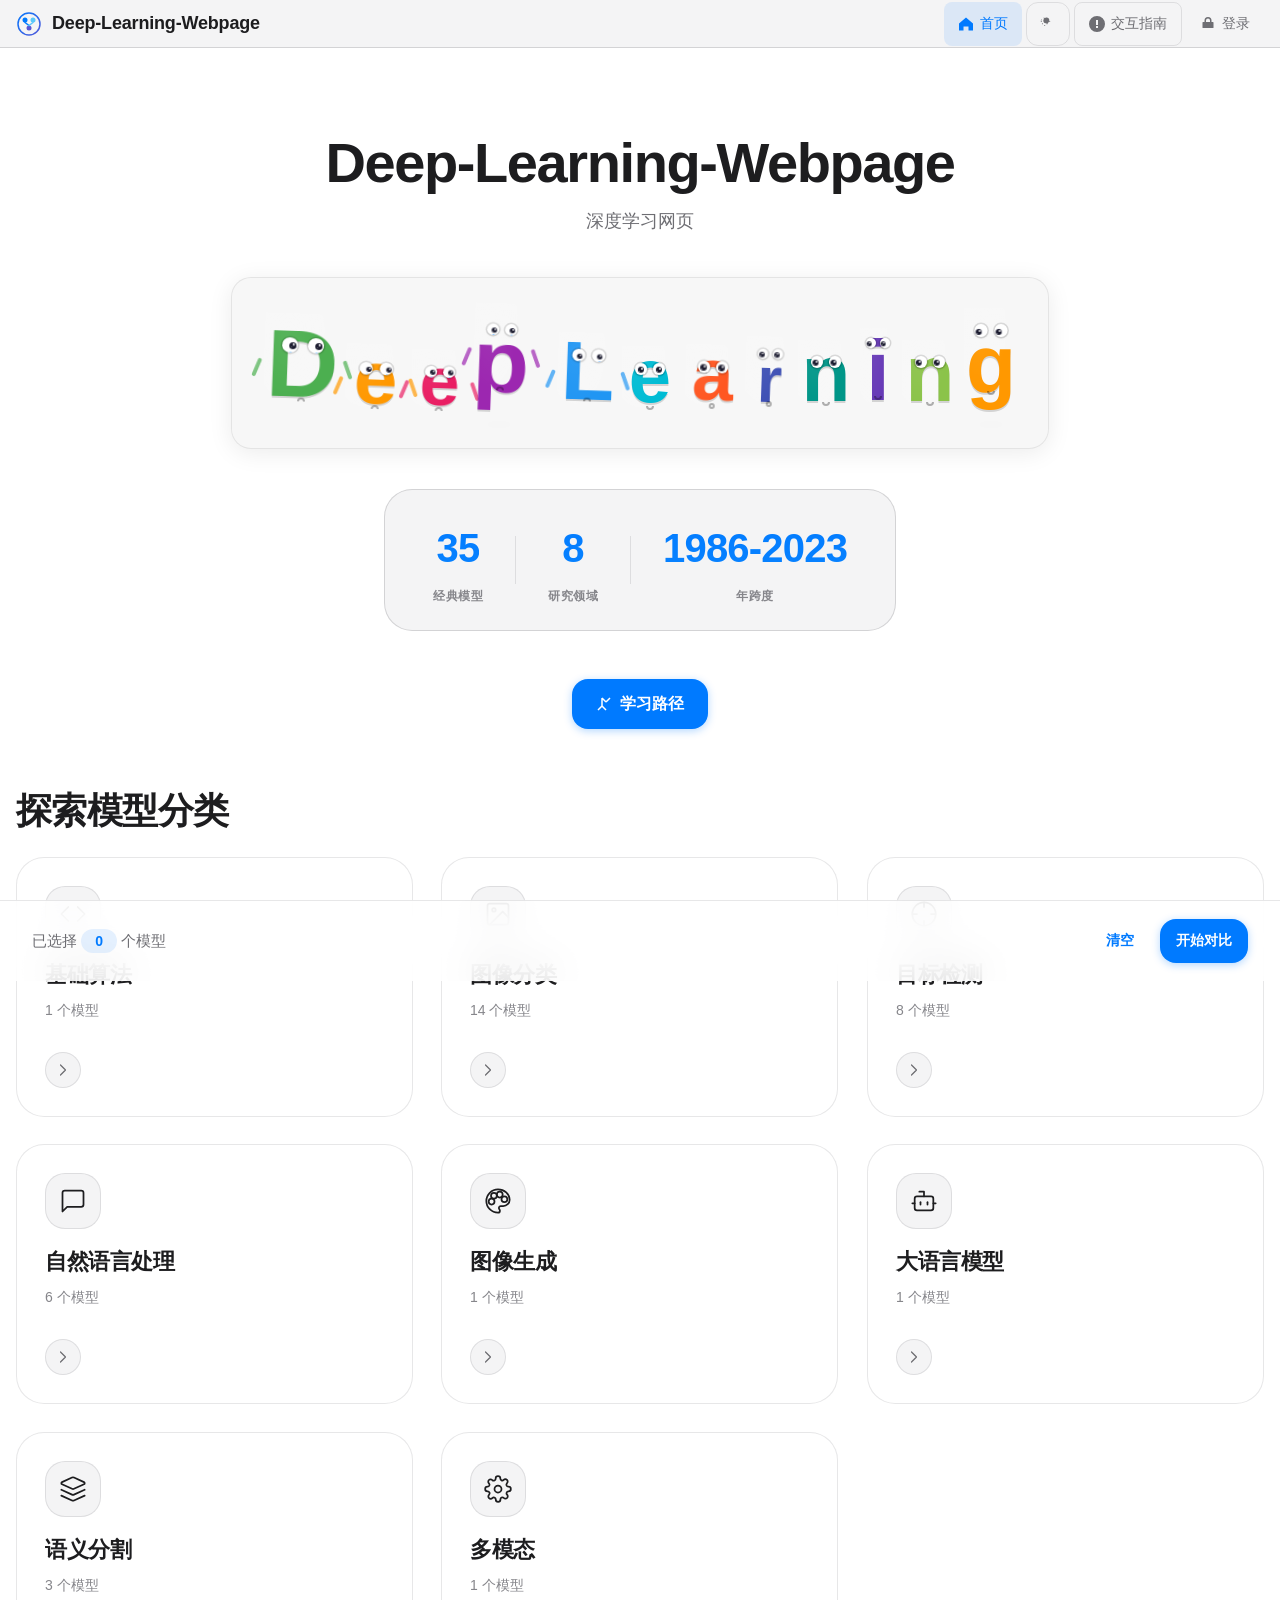
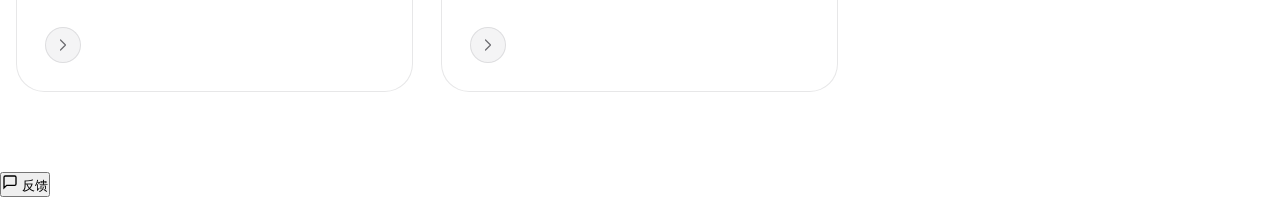
==== commit fc0fb699: "feat: 添加交互指南开关系统，修复字母小人交互bug及初始化一致性" ====
--- a/test/index.html
+++ b/test/index.html
@@ -526,6 +526,17 @@
       </button>
       <h2 class="guide-title"><span aria-hidden="true">🎮</span> 字母小人交互指南</h2>
       <p class="guide-subtitle">探索 "Deep Learning" 字母们的有趣互动！</p>
+
+      <!-- 全部交互总开关 -->
+      <div class="guide-section guide-section-master">
+        <div class="guide-section-header">
+          <h3>全部交互</h3>
+          <label class="ios-toggle" title="总开关：全部交互">
+            <input type="checkbox" class="ios-toggle-input" data-setting="allInteractions" checked role="switch" aria-checked="true" aria-label="全部交互总开关" tabindex="0">
+            <span class="ios-toggle-slider"></span>
+          </label>
+        </div>
+      </div>
       
       <!-- V7创新：SVG图标系统 -->
       <svg style="display: none;">
@@ -612,6 +623,28 @@
               <span class="ios-toggle-slider"></span>
             </label>
           </div>
+          <div class="guide-item">
+            <svg class="guide-icon"><use href="#icon-eyecontact"/></svg>
+            <div class="guide-text">
+              <strong>眼球跟随</strong>
+              <p>字母瞳孔实时追踪鼠标位置</p>
+            </div>
+            <label class="ios-toggle ios-toggle-sm" title="眼球跟随">
+              <input type="checkbox" class="ios-toggle-input" data-setting="eyeTracking" checked role="switch" aria-checked="true" aria-label="眼球跟随开关" tabindex="0">
+              <span class="ios-toggle-slider"></span>
+            </label>
+          </div>
+          <div class="guide-item">
+            <svg class="guide-icon"><use href="#icon-snake"/></svg>
+            <div class="guide-text">
+              <strong>排队跟随</strong>
+              <p>快速移动鼠标，字母像贪吃蛇排队</p>
+            </div>
+            <label class="ios-toggle ios-toggle-sm" title="排队跟随">
+              <input type="checkbox" class="ios-toggle-input" data-setting="snakeFollow" checked role="switch" aria-checked="true" aria-label="排队跟随开关" tabindex="0">
+              <span class="ios-toggle-slider"></span>
+            </label>
+          </div>
         </div>
       </div>
       
@@ -721,17 +754,6 @@
             </div>
             <label class="ios-toggle ios-toggle-sm" title="传递眼神">
               <input type="checkbox" class="ios-toggle-input" data-setting="socialEyeContact" checked role="switch" aria-checked="true" aria-label="传递眼神开关" tabindex="0">
-              <span class="ios-toggle-slider"></span>
-            </label>
-          </div>
-          <div class="guide-item">
-            <svg class="guide-icon"><use href="#icon-snake"/></svg>
-            <div class="guide-text">
-              <strong>排队跟随</strong>
-              <p>快速移动鼠标，字母像贪吃蛇跟随</p>
-            </div>
-            <label class="ios-toggle ios-toggle-sm" title="排队跟随">
-              <input type="checkbox" class="ios-toggle-input" data-setting="snakeFollow" checked role="switch" aria-checked="true" aria-label="排队跟随开关" tabindex="0">
               <span class="ios-toggle-slider"></span>
             </label>
           </div>
@@ -766,6 +788,111 @@
           <span class="personality-tag" style="--color:#CE82FF">g 神秘</span>
         </div>
       </div>
+
+      <!-- 视觉特效系统 -->
+      <div class="guide-section">
+        <div class="guide-section-header">
+          <h3><span aria-hidden="true">🎆</span> 视觉特效系统</h3>
+          <label class="ios-toggle" title="总开关：视觉特效">
+            <input type="checkbox" class="ios-toggle-input" data-setting="visualEffects" checked role="switch" aria-checked="true" aria-label="视觉特效总开关" tabindex="0">
+            <span class="ios-toggle-slider"></span>
+          </label>
+        </div>
+        <div class="guide-grid">
+          <div class="guide-item">
+            <svg class="guide-icon"><use href="#icon-celebrate"/></svg>
+            <div class="guide-text">
+              <strong>粒子特效</strong>
+              <p>点击/庆祝时发射粒子</p>
+            </div>
+            <label class="ios-toggle ios-toggle-sm" title="粒子特效">
+              <input type="checkbox" class="ios-toggle-input" data-setting="particleEffects" checked role="switch" aria-checked="true" aria-label="粒子特效开关" tabindex="0">
+              <span class="ios-toggle-slider"></span>
+            </label>
+          </div>
+          <div class="guide-item">
+            <svg class="guide-icon"><use href="#icon-stretch"/></svg>
+            <div class="guide-text">
+              <strong>呼吸动画</strong>
+              <p>字母持续的呼吸缩放</p>
+            </div>
+            <label class="ios-toggle ios-toggle-sm" title="呼吸动画">
+              <input type="checkbox" class="ios-toggle-input" data-setting="breathAnimation" checked role="switch" aria-checked="true" aria-label="呼吸动画开关" tabindex="0">
+              <span class="ios-toggle-slider"></span>
+            </label>
+          </div>
+          <div class="guide-item">
+            <svg class="guide-icon"><use href="#icon-peek"/></svg>
+            <div class="guide-text">
+              <strong>随机眨眼</strong>
+              <p>字母偶尔随机眨眼睛</p>
+            </div>
+            <label class="ios-toggle ios-toggle-sm" title="随机眨眼">
+              <input type="checkbox" class="ios-toggle-input" data-setting="randomBlinking" checked role="switch" aria-checked="true" aria-label="随机眨眼开关" tabindex="0">
+              <span class="ios-toggle-slider"></span>
+            </label>
+          </div>
+        </div>
+      </div>
+
+      <!-- 趣味彩蛋 -->
+      <div class="guide-section">
+        <div class="guide-section-header">
+          <h3><span aria-hidden="true">🥚</span> 趣味彩蛋</h3>
+          <label class="ios-toggle" title="总开关：趣味彩蛋">
+            <input type="checkbox" class="ios-toggle-input" data-setting="easterEggs" checked role="switch" aria-checked="true" aria-label="趣味彩蛋总开关" tabindex="0">
+            <span class="ios-toggle-slider"></span>
+          </label>
+        </div>
+        <div class="guide-grid">
+          <div class="guide-item">
+            <svg class="guide-icon"><use href="#icon-click"/></svg>
+            <div class="guide-text">
+              <strong>双击旋转</strong>
+              <p>双击字母使其旋转</p>
+            </div>
+            <label class="ios-toggle ios-toggle-sm" title="双击旋转">
+              <input type="checkbox" class="ios-toggle-input" data-setting="doubleClickSpin" checked role="switch" aria-checked="true" aria-label="双击旋转开关" tabindex="0">
+              <span class="ios-toggle-slider"></span>
+            </label>
+          </div>
+        </div>
+      </div>
+
+      <!-- 环境感知 -->
+      <div class="guide-section">
+        <div class="guide-section-header">
+          <h3><span aria-hidden="true">🌍</span> 环境感知</h3>
+          <label class="ios-toggle" title="总开关：环境感知">
+            <input type="checkbox" class="ios-toggle-input" data-setting="environmentAwareness" checked role="switch" aria-checked="true" aria-label="环境感知总开关" tabindex="0">
+            <span class="ios-toggle-slider"></span>
+          </label>
+        </div>
+        <div class="guide-grid">
+          <div class="guide-item">
+            <svg class="guide-icon"><use href="#icon-sleep"/></svg>
+            <div class="guide-text">
+              <strong>深夜模式</strong>
+              <p>22:00-06:00 字母更易瞌睡</p>
+            </div>
+            <label class="ios-toggle ios-toggle-sm" title="深夜模式">
+              <input type="checkbox" class="ios-toggle-input" data-setting="nightMode" checked role="switch" aria-checked="true" aria-label="深夜模式开关" tabindex="0">
+              <span class="ios-toggle-slider"></span>
+            </label>
+          </div>
+          <div class="guide-item">
+            <svg class="guide-icon"><use href="#icon-hover"/></svg>
+            <div class="guide-text">
+              <strong>挥手告别</strong>
+              <p>切走页面时字母挥手再见</p>
+            </div>
+            <label class="ios-toggle ios-toggle-sm" title="挥手告别">
+              <input type="checkbox" class="ios-toggle-input" data-setting="wavingGoodbye" checked role="switch" aria-checked="true" aria-label="挥手告别开关" tabindex="0">
+              <span class="ios-toggle-slider"></span>
+            </label>
+          </div>
+        </div>
+      </div>
       
       <!-- Spotlight 方案选择 -->
       <div class="guide-section">
@@ -786,32 +913,32 @@
             <input type="radio" name="spotlightScheme" value="B" onchange="setSpotlightScheme('B')">
             <span class="spotlight-option-card">
               <strong>方案 B</strong>
-              <span>Vercel 极简光晕</span>
-              <small>极淡光晕，几乎不可见</small>
+              <span>Canvas 粒子星轨</span>
+              <small>蓝紫粒子绕鼠标轨道运动</small>
             </span>
           </label>
           <label class="spotlight-option">
             <input type="radio" name="spotlightScheme" value="C" onchange="setSpotlightScheme('C')">
             <span class="spotlight-option-card">
               <strong>方案 C</strong>
-              <span>Linear 边框流光</span>
-              <small>卡片边缘旋转渐变边框</small>
+              <span>网格光波</span>
+              <small>鼠标附近网格线变亮</small>
             </span>
           </label>
           <label class="spotlight-option">
             <input type="radio" name="spotlightScheme" value="D" onchange="setSpotlightScheme('D')">
             <span class="spotlight-option-card">
               <strong>方案 D</strong>
-              <span>Stripe 卡片内发光</span>
-              <small>鼠标位置产生内部光斑</small>
+              <span>动态幻彩光斑</span>
+              <small>模糊色块浮动变幻</small>
             </span>
           </label>
           <label class="spotlight-option">
             <input type="radio" name="spotlightScheme" value="E" onchange="setSpotlightScheme('E')">
             <span class="spotlight-option-card">
               <strong>方案 E</strong>
-              <span>Magic UI 光束连接</span>
-              <small>动态虚线光束连接元素</small>
+              <span>毛玻璃光晕</span>
+              <small>多层渐变模拟毛玻璃质感</small>
             </span>
           </label>
         </div>
@@ -921,6 +1048,7 @@
   <script src="js/viz-engine.js"></script>
   <script src="js/ui-components.js"></script>
   <script src="js/letter-system.js"></script>
+  <script src="js/interaction-toggles.js"></script>
   <script src="js/router.js"></script>
   <script src="js/models-data.js"></script>
   <script src="js/modal-system.js"></script>
--- a/test/css/style.css
+++ b/test/css/style.css
@@ -23,6 +23,9 @@
   --accent-secondary: #0A84FF;
   --accent-light: rgba(0, 122, 255, 0.15);
   --accent-glow: rgba(0, 122, 255, 0.3);
+
+  /* Grid Effect */
+  --grid-color: rgba(0, 122, 255, 0.06);
 
   /* Layer Colors - Vibrant Apple style */
   --layer-input: #30D158;
@@ -164,14 +167,6 @@
   );
 }
 
-[data-theme="light"] .hero-stats.stripe-glow::before {
-  background: radial-gradient(
-    300px circle at var(--tilt-x, 50%) var(--tilt-y, 50%),
-    rgba(0, 100, 220, 0.08) 0%,
-    transparent 60%
-  );
-}
-
 [data-theme="light"] .hero-subtitle {
   color: var(--text-secondary);
 }
@@ -370,6 +365,22 @@
   -webkit-font-smoothing: antialiased;
   -moz-osx-font-smoothing: grayscale;
   text-rendering: optimizeLegibility;
+}
+
+/* 防止点击空白处产生文本选择（蓝条问题） */
+html, body {
+  -webkit-user-select: none;
+  user-select: none;
+  -webkit-tap-highlight-color: transparent;
+}
+
+/* 仅在需要文本选择的元素上允许选择 */
+input, textarea, select,
+.code-line, .viz-code-body pre,
+[contenteditable="true"],
+.code-tooltip {
+  -webkit-user-select: text;
+  user-select: text;
 }
 
 body {
@@ -1720,81 +1731,150 @@
     transparent 55%);
 }
 
-/* 方案 C: Linear 边框流光 */
-.hero-stats.border-beam {
+/* 方案 B: Canvas 粒子星轨跟随 */
+.hero-particle-canvas {
+  position: absolute;
+  inset: 0;
+  pointer-events: none;
+  z-index: 1;
+  width: 100%;
+  height: 100%;
+  display: block;
+}
+
+/* 方案 E: 毛玻璃光晕 — 多层径向渐变模拟毛玻璃质感 */
+.hero-glass {
   position: relative;
 }
 
-.hero-stats.border-beam::before {
-  content: '';
-  position: absolute;
-  inset: -2px;
-  border-radius: calc(var(--radius-xl) + 2px);
-  background: conic-gradient(from 0deg, transparent 0%, var(--accent-primary) 15%, transparent 30%);
-  animation: border-beam-rotate 2s linear infinite;
-  opacity: 0;
-  transition: opacity 0.3s ease;
-  z-index: -1;
-}
-
-.hero-stats.border-beam:hover::before {
-  opacity: 1;
-}
-
-@keyframes border-beam-rotate {
-  0% { transform: rotate(0deg); }
-  100% { transform: rotate(360deg); }
-}
-
-/* 方案 D: Stripe 卡片内发光 */
-.hero-stats.stripe-glow::before {
+.hero-glass::before {
   content: '';
   position: absolute;
   inset: 0;
-  border-radius: inherit;
-  background: radial-gradient(
-    300px circle at var(--tilt-x, 50%) var(--tilt-y, 50%),
-    rgba(0, 122, 255, 0.12) 0%,
-    transparent 60%);
-  opacity: 0;
-  transition: opacity 0.3s ease;
-  pointer-events: none;
-}
-
-.hero-stats.stripe-glow:hover::before {
-  opacity: 1;
-}
-
-/* 方案 E: Magic UI 光束连接 */
-.hero-beam {
-  position: absolute;
   pointer-events: none;
   z-index: 0;
+  backdrop-filter: blur(40px) saturate(120%);
+  -webkit-backdrop-filter: blur(40px) saturate(120%);
+  /* 多层半透明径向渐变叠加，营造毛玻璃质感 */
+  background:
+    /* 第1层：鼠标周围通透光晕（高亮度区域） */
+    radial-gradient(
+      500px circle at var(--glass-x, 50%) var(--glass-y, 50%),
+      rgba(200, 160, 255, 0.18) 0%,
+      rgba(160, 120, 255, 0.10) 20%,
+      rgba(120, 80, 255, 0.05) 40%,
+      transparent 65%
+    ),
+    /* 第2层：蓝紫色散光层 — 跟随鼠标扩散 */
+    radial-gradient(
+      700px circle at var(--glass-x, 50%) var(--glass-y, 50%),
+      rgba(140, 100, 255, 0.06) 0%,
+      rgba(100, 60, 220, 0.03) 30%,
+      transparent 60%
+    ),
+    /* 第3层：整体毛玻璃基底 — 左上蓝紫调 */
+    radial-gradient(
+      ellipse 100% 80% at 20% 30%,
+      rgba(120, 80, 255, 0.04) 0%,
+      rgba(80, 50, 200, 0.02) 40%,
+      transparent 70%
+    ),
+    /* 第4层：整体毛玻璃基底 — 右下紫红调 */
+    radial-gradient(
+      ellipse 80% 90% at 75% 70%,
+      rgba(160, 100, 255, 0.03) 0%,
+      rgba(100, 60, 200, 0.02) 30%,
+      transparent 60%
+    ),
+    /* 第5层：环境光晕 — 底部柔和蓝光 */
+    radial-gradient(
+      ellipse 120% 60% at 50% 100%,
+      rgba(80, 60, 255, 0.04) 0%,
+      transparent 60%
+    );
+  transition: background 0.3s ease;
+  will-change: transform;
+}
+
+/* Light theme 适配 */
+[data-theme="light"] .hero-glass::before {
+  backdrop-filter: blur(40px) saturate(100%);
+  -webkit-backdrop-filter: blur(40px) saturate(100%);
+  background:
+    radial-gradient(
+      500px circle at var(--glass-x, 50%) var(--glass-y, 50%),
+      rgba(140, 100, 255, 0.10) 0%,
+      rgba(100, 70, 220, 0.06) 20%,
+      rgba(80, 50, 200, 0.03) 40%,
+      transparent 65%
+    ),
+    radial-gradient(
+      700px circle at var(--glass-x, 50%) var(--glass-y, 50%),
+      rgba(100, 70, 220, 0.04) 0%,
+      rgba(60, 40, 180, 0.02) 30%,
+      transparent 60%
+    ),
+    radial-gradient(
+      ellipse 100% 80% at 20% 30%,
+      rgba(80, 50, 200, 0.03) 0%,
+      transparent 70%
+    ),
+    radial-gradient(
+      ellipse 80% 90% at 75% 70%,
+      rgba(100, 60, 200, 0.02) 0%,
+      transparent 60%
+    ),
+    radial-gradient(
+      ellipse 120% 60% at 50% 100%,
+      rgba(60, 40, 200, 0.03) 0%,
+      transparent 60%
+    );
+}
+
+[data-theme="light"] .hero-blobs::before {
+  filter: saturate(80%);
+}
+
+/* ==================== Hero Grid Effect (方案 C) ==================== */
+.hero.hero-grid {
+  background-image:
+    linear-gradient(var(--grid-color) 0.5px, transparent 0.5px),
+    linear-gradient(90deg, var(--grid-color) 0.5px, transparent 0.5px),
+    radial-gradient(circle, rgba(0, 122, 255, 0.2) 1px, transparent 1px);
+  background-size: 40px 40px, 40px 40px, 40px 40px;
+  background-position: 0 0, 0 0, 0 0;
+}
+
+.hero.hero-grid::before {
+  content: '';
+  position: absolute;
+  inset: -1px;
+  pointer-events: none;
+  z-index: 0;
+  background-image:
+    linear-gradient(rgba(0, 122, 255, 0.25) 0.5px, transparent 0.5px),
+    linear-gradient(90deg, rgba(0, 122, 255, 0.25) 0.5px, transparent 0.5px),
+    radial-gradient(circle, rgba(0, 122, 255, 0.5) 1.5px, transparent 1.5px);
+  background-size: 40px 40px, 40px 40px, 40px 40px;
+  background-position: 0 0, 0 0, 0 0;
+  -webkit-mask-image: radial-gradient(
+    300px circle at var(--grid-mouse-x, 50%) var(--grid-mouse-y, 50%),
+    rgba(255, 255, 255, 0.9) 0%,
+    transparent 70%
+  );
+  mask-image: radial-gradient(
+    300px circle at var(--grid-mouse-x, 50%) var(--grid-mouse-y, 50%),
+    rgba(255, 255, 255, 0.9) 0%,
+    transparent 70%
+  );
+  -webkit-mask-composite: source-over;
+  mask-composite: add;
   opacity: 0;
-  transition: opacity 0.6s ease;
-}
-
-.hero:hover .hero-beam {
-  opacity: 0.15;
-}
-
-.hero-beam svg {
-  width: 100%;
-  height: 100%;
-  overflow: visible;
-}
-
-.hero-beam path {
-  stroke: var(--accent-primary);
-  stroke-width: 1.5;
-  fill: none;
-  stroke-dasharray: 8 4;
-  animation: beam-dash 1s linear infinite;
-}
-
-@keyframes beam-dash {
-  0% { stroke-dashoffset: 0; }
-  100% { stroke-dashoffset: -12; }
+  transition: opacity 0.5s ease;
+}
+
+.hero.hero-grid:hover::before {
+  opacity: 1;
 }
 
 /* Light theme 适配 */
@@ -1811,16 +1891,7 @@
     transparent 55%);
 }
 
-[data-theme="light"] .hero-stats.stripe-glow::before {
-  background: radial-gradient(
-    300px circle at var(--tilt-x, 50%) var(--tilt-y, 50%),
-    rgba(0, 100, 220, 0.08) 0%,
-    transparent 60%);
-}
-
-[data-theme="light"] .hero-beam path {
-  stroke: var(--accent-primary);
-}
+
 
 /* ==================== Hero Title Hover ==================== */
 .hero-content {
@@ -1915,15 +1986,6 @@
   opacity: 1;
 }
 
-/* 避免与 stripe-glow 的 ::before 冲突 */
-.hero-stats.stripe-glow::before {
-  background: radial-gradient(
-    300px circle at var(--tilt-x, 50%) var(--tilt-y, 50%),
-    rgba(0, 122, 255, 0.12) 0%,
-    transparent 60%
-  );
-}
-
 .hero-stats:hover {
   border-color: var(--border-hover);
   box-shadow: 0 8px 40px rgba(0, 0, 0, 0.3), 0 0 0 1px rgba(255, 255, 255, 0.05);
@@ -2238,6 +2300,7 @@
   grid-template-columns: 1fr;
   gap: 16px;
   padding-bottom: 60px;
+  transition: opacity 0.2s ease;
 }
 
 @media (min-width: 640px) {
@@ -2499,12 +2562,18 @@
   font-family: var(--font-body);
   cursor: pointer;
   text-decoration: none;
-  transition: background var(--duration-fast) var(--ease-out), transform var(--duration-fast) var(--ease-out);
+  position: relative;
+  z-index: 1;
+  transition: background var(--duration-normal) var(--ease-out), transform var(--duration-normal) var(--ease-out), box-shadow var(--duration-normal) var(--ease-out);
 }
 
 .model-card-view-link:hover {
   background: var(--accent-secondary);
+  color: #fff;
   transform: translateY(-1px);
+  box-shadow: 0 4px 12px rgba(0, 122, 255, 0.35);
+  backdrop-filter: brightness(1.1);
+  -webkit-backdrop-filter: brightness(1.1);
 }
 
 /* 对比复选框 */
@@ -4420,7 +4489,6 @@
   padding: 0;
   max-height: 480px;
   overflow: auto;
-  display: flex;
   background: rgba(0, 0, 0, 0.3);
   font-family: var(--font-mono);
   font-size: 0.875rem;
@@ -4433,10 +4501,10 @@
   font-size: 0.875rem;
   line-height: 1.8;
   color: var(--text-secondary);
-  white-space: pre;
   tab-size: 4;
   display: flex;
   width: 100%;
+  transition: opacity 0.2s ease;
 }
 
 .code-line-numbers {
@@ -4469,6 +4537,11 @@
   border-radius: 2px;
   transition: background var(--duration-fast) var(--ease-out);
   display: block;
+  white-space: pre;
+  font-family: var(--font-mono);
+  font-size: 0.875rem;
+  line-height: 1.8;
+  min-height: 1.8em;
 }
 
 .code-line:hover {
@@ -4518,12 +4591,18 @@
 .code-op { color: var(--layer-pool); }
 .code-self { color: var(--layer-attention); }
 
-/* Code Copy Button */
-.code-copy-btn {
-  position: absolute;
-  top: 12px;
-  right: 12px;
-  padding: 8px 14px;
+/* Code Toolbar */
+.viz-code-toolbar {
+  display: flex;
+  gap: 8px;
+  padding: 10px 20px;
+  background: var(--bg-elevated);
+  border-bottom: 1px solid var(--border);
+}
+
+.code-copy-btn,
+.code-download-btn {
+  padding: 6px 14px;
   background: var(--accent-light);
   color: var(--accent-primary);
   border: none;
@@ -4531,19 +4610,14 @@
   font-size: 0.8125rem;
   font-family: var(--font-body);
   cursor: pointer;
-  opacity: 0;
-  transition: opacity var(--duration-fast) ease, background var(--duration-fast) ease, color var(--duration-fast) ease;
-  z-index: 5;
+  transition: background var(--duration-fast) ease, color var(--duration-fast) ease;
   display: flex;
   align-items: center;
   gap: 6px;
 }
 
-.viz-code-panel:hover .code-copy-btn {
-  opacity: 1;
-}
-
-.code-copy-btn:hover {
+.code-copy-btn:hover,
+.code-download-btn:hover {
   background: var(--accent-primary);
   color: #fff;
 }
@@ -4551,6 +4625,109 @@
 .code-copy-btn.copied {
   background: var(--success);
   color: #fff;
+}
+
+/* Code Version Toggle */
+.viz-code-controls {
+  display: flex;
+  align-items: center;
+  gap: 12px;
+}
+
+.code-version-toggle {
+  display: flex;
+  background: var(--bg-card);
+  border-radius: var(--radius-sm);
+  padding: 2px;
+  gap: 2px;
+}
+
+.version-btn {
+  padding: 5px 14px;
+  border: none;
+  border-radius: var(--radius-sm);
+  background: transparent;
+  color: var(--text-secondary);
+  font-size: 0.75rem;
+  font-family: var(--font-body);
+  font-weight: 500;
+  cursor: pointer;
+  transition: all var(--duration-fast) ease;
+}
+
+.version-btn:hover {
+  color: var(--text-primary);
+}
+
+.version-btn.active {
+  background: var(--accent-primary);
+  color: #fff;
+}
+
+/* Code Loading & Error States */
+.code-loading,
+.code-error {
+  padding: 40px;
+  text-align: center;
+  color: var(--text-muted);
+  font-size: 0.875rem;
+  width: 100%;
+}
+
+.code-error {
+  color: var(--danger);
+}
+
+/* Resource Cards */
+.model-page-resource-grid {
+  display: grid;
+  grid-template-columns: repeat(auto-fit, minmax(260px, 1fr));
+  gap: 16px;
+}
+
+.resource-card {
+  display: flex;
+  align-items: center;
+  gap: 16px;
+  padding: 20px;
+  background: var(--bg-card);
+  border: 1px solid var(--border);
+  border-radius: var(--radius-lg);
+  transition: all var(--duration-fast) ease;
+}
+
+.resource-card:hover {
+  background: var(--bg-card-hover);
+  border-color: var(--accent-primary);
+}
+
+.resource-icon {
+  font-size: 2rem;
+  flex-shrink: 0;
+}
+
+.resource-info {
+  flex: 1;
+  min-width: 0;
+}
+
+.resource-info h4 {
+  font-size: 0.9375rem;
+  font-weight: 600;
+  color: var(--text-primary);
+  margin: 0 0 4px;
+}
+
+.resource-info p {
+  font-size: 0.8125rem;
+  color: var(--text-muted);
+  margin: 0;
+}
+
+.resource-card .btn {
+  flex-shrink: 0;
+  padding: 8px 16px;
+  font-size: 0.8125rem;
 }
 
 /* ==================== 21.5 Model Viz Page Responsive ==================== */
@@ -4971,7 +5148,7 @@
 
 /* Code Tooltip */
 .code-tooltip {
-  position: fixed;
+  position: absolute;
   z-index: 1000;
   max-width: 440px;
   min-width: 320px;
@@ -5092,6 +5269,16 @@
 }
 
 /* ==================== 24. Animations ==================== */
+
+/* 代码面板淡入动画 */
+.code-fade-enter {
+  opacity: 0;
+}
+.code-fade-enter-active {
+  opacity: 1;
+  transition: opacity 0.2s ease;
+}
+
 @keyframes fadeInUp {
   from {
     opacity: 0;
@@ -6145,7 +6332,9 @@
   .interaction-guide-btn,
   .letter-stage,
   .hero-spotlight,
-  .hero-beam,
+  .hero-glass,
+  .hero-blobs,
+  .hero-particle-canvas,
   .toast,
   .modal-overlay,
   .compare-bar,
@@ -6266,10 +6455,39 @@
   -webkit-user-select: none;
 }
 
-/* ==================== Focus Visible ==================== */
-*:focus-visible {
-  outline: 2px solid var(--accent-primary);
-  outline-offset: 2px;
+/* ==================== Focus & Focus Visible ==================== */
+/* 防止程序化 .focus() 或点击空白处导致非交互元素产生蓝色焦点轮廓
+   :focus 覆盖程序化调用（如 el.focus()）
+   :focus-visible 覆盖键盘导航场景
+   交互元素（button, input, a 等）的焦点样式在各自的 CSS 规则中定义 */
+html:focus,
+body:focus,
+main:focus,
+section:focus,
+div:focus,
+header:focus,
+footer:focus,
+nav:focus,
+aside:focus,
+article:focus,
+span:focus,
+html:focus-visible,
+body:focus-visible,
+main:focus-visible,
+section:focus-visible,
+div:focus-visible,
+header:focus-visible,
+footer:focus-visible,
+nav:focus-visible,
+aside:focus-visible,
+article:focus-visible,
+span:focus-visible {
+  outline: none !important;
+}
+
+/* 防止 html/body 自身在任何情况下出现 outline */
+html, body {
+  outline: none;
 }
 
 button:focus:not(:focus-visible),
@@ -8263,3 +8481,51 @@
     transform: translate(-50%, -50%) !important;
   }
 }
+
+/* 方案 D: 动态幻彩光斑 — 多个模糊色块浮动变幻 */
+.hero-blobs {
+  position: relative;
+  overflow: hidden;
+}
+
+.hero-blobs::before {
+  content: '';
+  position: absolute;
+  inset: 0;
+  pointer-events: none;
+  z-index: 0;
+  background:
+    radial-gradient(ellipse 40% 50% at 20% 60%, rgba(88, 86, 214, 0.15), transparent 50%),
+    radial-gradient(ellipse 35% 45% at 70% 30%, rgba(0, 122, 255, 0.15), transparent 50%),
+    radial-gradient(ellipse 30% 40% at 50% 80%, rgba(175, 82, 222, 0.12), transparent 50%),
+    radial-gradient(ellipse 45% 35% at 80% 70%, rgba(0, 122, 255, 0.1), transparent 50%),
+    radial-gradient(ellipse 25% 55% at 30% 20%, rgba(88, 86, 214, 0.12), transparent 50%);
+  animation: blobMorph 8s ease-in-out infinite;
+}
+
+@keyframes blobMorph {
+  0%, 100% {
+    background:
+      radial-gradient(ellipse 40% 50% at 20% 60%, rgba(88, 86, 214, 0.15), transparent 50%),
+      radial-gradient(ellipse 35% 45% at 70% 30%, rgba(0, 122, 255, 0.15), transparent 50%),
+      radial-gradient(ellipse 30% 40% at 50% 80%, rgba(175, 82, 222, 0.12), transparent 50%),
+      radial-gradient(ellipse 45% 35% at 80% 70%, rgba(0, 122, 255, 0.1), transparent 50%),
+      radial-gradient(ellipse 25% 55% at 30% 20%, rgba(88, 86, 214, 0.12), transparent 50%);
+  }
+  33% {
+    background:
+      radial-gradient(ellipse 55% 45% at 75% 40%, rgba(0, 122, 255, 0.15), transparent 50%),
+      radial-gradient(ellipse 30% 50% at 25% 70%, rgba(175, 82, 222, 0.12), transparent 50%),
+      radial-gradient(ellipse 40% 35% at 60% 25%, rgba(88, 86, 214, 0.15), transparent 50%),
+      radial-gradient(ellipse 35% 55% at 45% 85%, rgba(0, 122, 255, 0.1), transparent 50%),
+      radial-gradient(ellipse 50% 40% at 85% 55%, rgba(88, 86, 214, 0.12), transparent 50%);
+  }
+  66% {
+    background:
+      radial-gradient(ellipse 35% 50% at 60% 80%, rgba(175, 82, 222, 0.12), transparent 50%),
+      radial-gradient(ellipse 45% 40% at 35% 25%, rgba(0, 122, 255, 0.15), transparent 50%),
+      radial-gradient(ellipse 50% 45% at 80% 50%, rgba(88, 86, 214, 0.15), transparent 50%),
+      radial-gradient(ellipse 25% 55% at 15% 65%, rgba(0, 122, 255, 0.1), transparent 50%),
+      radial-gradient(ellipse 40% 35% at 55% 15%, rgba(88, 86, 214, 0.12), transparent 50%);
+  }
+}
